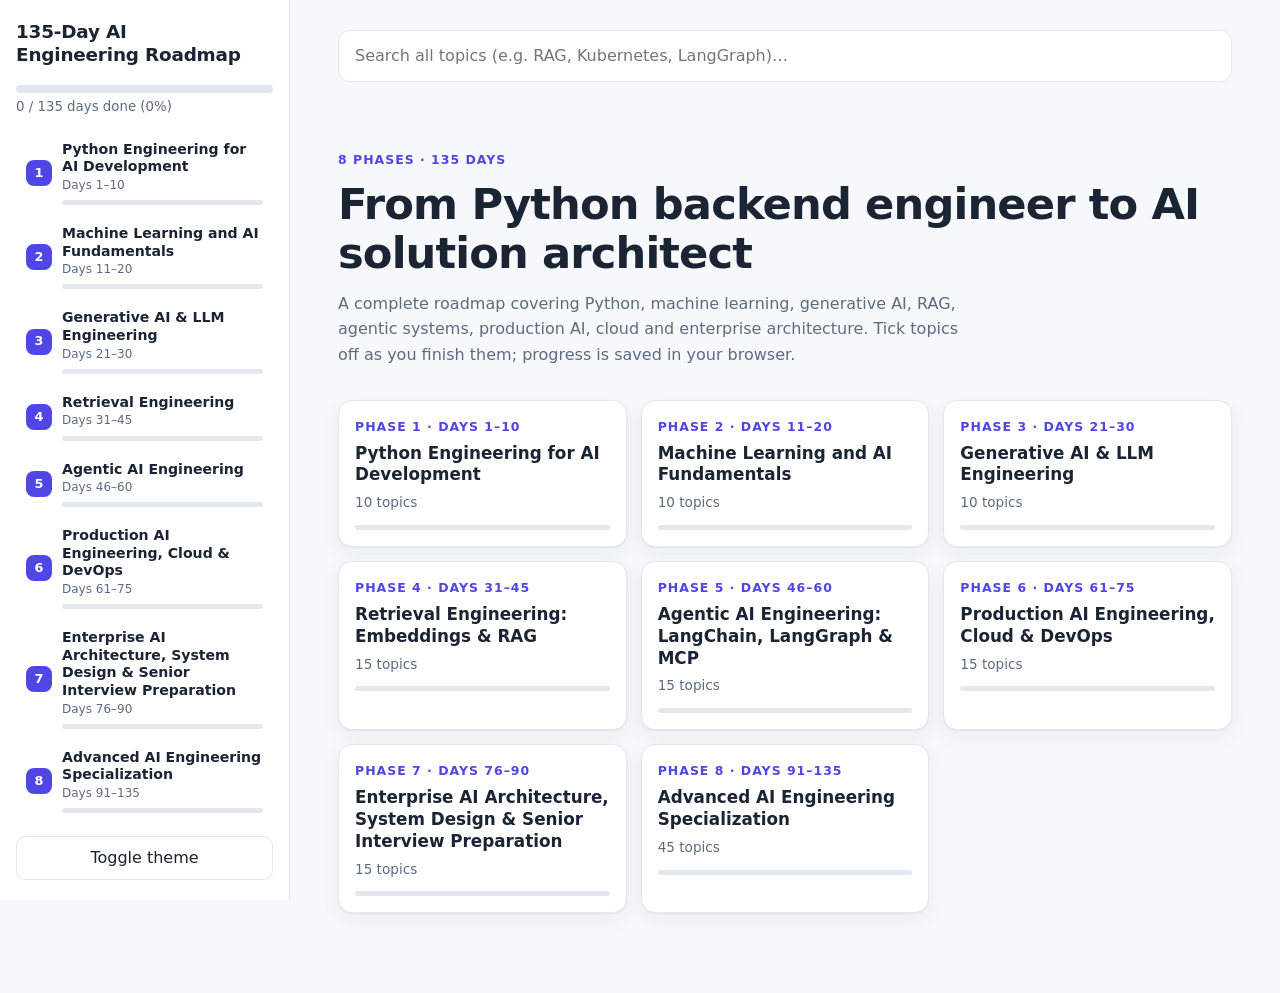
==== index.html @ a6635ccf "Add the 135-day AI engineering roadmap site. Co-authored-by: Cursor <cursoragent@cursor.com>" ====
<!doctype html>
<html lang="en">
<head>
<meta charset="utf-8">
<meta name="viewport" content="width=device-width,initial-scale=1">
<title>135-Day AI Engineering Roadmap</title>
<meta name="description" content="A 135-day, 8-phase AI engineering curriculum: Python, ML, LLMs, RAG, agents, production AI and enterprise architecture.">
<link rel="stylesheet" href="style.css">
</head>
<body>
<button class="menu-btn" id="menuBtn" aria-label="Toggle menu">☰</button>
<aside id="sidebar">
  <a class="brand" href="#home">135-Day AI<br>Engineering Roadmap</a>
  <div class="overall"><div class="bar big"><i data-bar="all"></i></div><small id="overallText">0% complete</small></div>
  <nav><a href="#p1" data-nav="p1"><span class="n">1</span><span class="l"><b>Python Engineering for AI Development</b><small>Days 1–10</small><i class="bar"><i data-bar="p1"></i></i></span></a><a href="#p2" data-nav="p2"><span class="n">2</span><span class="l"><b>Machine Learning and AI Fundamentals</b><small>Days 11–20</small><i class="bar"><i data-bar="p2"></i></i></span></a><a href="#p3" data-nav="p3"><span class="n">3</span><span class="l"><b>Generative AI &amp; LLM Engineering</b><small>Days 21–30</small><i class="bar"><i data-bar="p3"></i></i></span></a><a href="#p4" data-nav="p4"><span class="n">4</span><span class="l"><b>Retrieval Engineering</b><small>Days 31–45</small><i class="bar"><i data-bar="p4"></i></i></span></a><a href="#p5" data-nav="p5"><span class="n">5</span><span class="l"><b>Agentic AI Engineering</b><small>Days 46–60</small><i class="bar"><i data-bar="p5"></i></i></span></a><a href="#p6" data-nav="p6"><span class="n">6</span><span class="l"><b>Production AI Engineering, Cloud &amp; DevOps</b><small>Days 61–75</small><i class="bar"><i data-bar="p6"></i></i></span></a><a href="#p7" data-nav="p7"><span class="n">7</span><span class="l"><b>Enterprise AI Architecture, System Design &amp; Senior Interview Preparation</b><small>Days 76–90</small><i class="bar"><i data-bar="p7"></i></i></span></a><a href="#p8" data-nav="p8"><span class="n">8</span><span class="l"><b>Advanced AI Engineering Specialization</b><small>Days 91–135</small><i class="bar"><i data-bar="p8"></i></i></span></a></nav>
  <button id="themeBtn" class="theme">Toggle theme</button>
</aside>
<main>
  <div class="searchbar"><input id="search" type="search" placeholder="Search all topics (e.g. RAG, Kubernetes, LangGraph)…" aria-label="Search"><span id="searchInfo"></span></div>
  <section id="home" class="home">
    <div class="hero">
      <span class="eyebrow">8 phases · 135 days</span>
      <h1>From Python backend engineer to AI solution architect</h1>
      <p>A complete roadmap covering Python, machine learning, generative AI, RAG, agentic systems, production AI, cloud and enterprise architecture. Tick topics off as you finish them; progress is saved in your browser.</p>
    </div>
    <div class="cards"><a class="card" href="#p1"><span class="eyebrow">Phase 1 · Days 1–10</span><h3>Python Engineering for AI Development</h3><span class="meta">10 topics</span><i class="bar"><i data-bar="p1"></i></i></a><a class="card" href="#p2"><span class="eyebrow">Phase 2 · Days 11–20</span><h3>Machine Learning and AI Fundamentals</h3><span class="meta">10 topics</span><i class="bar"><i data-bar="p2"></i></i></a><a class="card" href="#p3"><span class="eyebrow">Phase 3 · Days 21–30</span><h3>Generative AI &amp; LLM Engineering</h3><span class="meta">10 topics</span><i class="bar"><i data-bar="p3"></i></i></a><a class="card" href="#p4"><span class="eyebrow">Phase 4 · Days 31–45</span><h3>Retrieval Engineering: Embeddings &amp; RAG</h3><span class="meta">15 topics</span><i class="bar"><i data-bar="p4"></i></i></a><a class="card" href="#p5"><span class="eyebrow">Phase 5 · Days 46–60</span><h3>Agentic AI Engineering: LangChain, LangGraph &amp; MCP</h3><span class="meta">15 topics</span><i class="bar"><i data-bar="p5"></i></i></a><a class="card" href="#p6"><span class="eyebrow">Phase 6 · Days 61–75</span><h3>Production AI Engineering, Cloud &amp; DevOps</h3><span class="meta">15 topics</span><i class="bar"><i data-bar="p6"></i></i></a><a class="card" href="#p7"><span class="eyebrow">Phase 7 · Days 76–90</span><h3>Enterprise AI Architecture, System Design &amp; Senior Interview Preparation</h3><span class="meta">15 topics</span><i class="bar"><i data-bar="p7"></i></i></a><a class="card" href="#p8"><span class="eyebrow">Phase 8 · Days 91–135</span><h3>Advanced AI Engineering Specialization</h3><span class="meta">45 topics</span><i class="bar"><i data-bar="p8"></i></i></a></div>
  </section>
  <section class="phase" id="p1" data-phase="1" hidden>
<header class="phase-head"><span class="eyebrow">Phase 1 · Days 1–10</span><h2>Python Engineering for AI Development</h2>
</header>
<div class="callout objective"><strong>Objective</strong>: Become comfortable building professional Python backend applications, even with your existing PHP/Laravel background.</div>
<details class="topic day" data-sec="p1-s0"><summary><span class="t">Day 1: Python language fundamentals</span><label class="done" title="Mark as done"><input type="checkbox" class="sec-done" data-id="p1-s0-done"> Done</label></summary><div class="body"><ul><li>Python installation and interpreter architecture.</li><li>CPython, bytecode and Python Virtual Machine.</li><li>Python syntax, indentation and code execution.</li><li>Variables, identifiers and naming conventions.</li><li>Dynamic typing and strong typing.</li><li>Mutable and immutable objects.</li><li>Integers, floats, strings and booleans.</li><li>Type conversion and type checking.</li><li>Operators and operator precedence.</li><li>Conditional statements: if, elif, else.</li><li>Loops: for, while, break, continue, pass.</li><li>List comprehensions and conditional comprehensions.</li><li>Match-case statements.</li><li>Input and output operations.</li></ul></div></details>
<details class="topic day" data-sec="p1-s1"><summary><span class="t">Day 2: Python data structures</span><label class="done" title="Mark as done"><input type="checkbox" class="sec-done" data-id="p1-s1-done"> Done</label></summary><div class="body"><ul><li>Lists: creation, indexing, slicing and modification.</li><li>Tuples and tuple immutability.</li><li>Sets and uniqueness.</li><li>Frozen sets.</li><li>Dictionaries and key-value storage.</li><li>Dictionary methods and nested dictionaries.</li><li>List, tuple, set and dictionary comprehensions.</li><li>Stack and queue implementations.</li><li>collections: Counter, defaultdict, deque and namedtuple.</li><li>Choosing the correct data structure.</li><li>Time complexity of common operations.</li><li>Shallow copy vs deep copy.</li></ul></div></details>
<details class="topic day" data-sec="p1-s2"><summary><span class="t">Day 3: Functions and functional programming</span><label class="done" title="Mark as done"><input type="checkbox" class="sec-done" data-id="p1-s2-done"> Done</label></summary><div class="body"><ul><li>Function declaration and invocation.</li><li>Parameters and arguments.</li><li>Positional and keyword arguments.</li><li>Default arguments.</li><li>*args and **kwargs.</li><li>Return values and multiple returns.</li><li>Scope: local, global and nonlocal.</li><li>LEGB name resolution.</li><li>Lambda functions.</li><li>Higher-order functions.</li><li>Functions as first-class objects.</li><li>Closures.</li><li>map(), filter() and reduce().</li><li>Recursion.</li><li>Pure functions and side effects.</li><li>Functional programming principles.</li></ul></div></details>
<details class="topic day" data-sec="p1-s3"><summary><span class="t">Day 4: Object-oriented programming</span><label class="done" title="Mark as done"><input type="checkbox" class="sec-done" data-id="p1-s3-done"> Done</label></summary><div class="body"><ul><li>Classes and objects.</li><li>Constructors: __init__.</li><li>Instance attributes and class attributes.</li><li>Instance methods.</li><li>self and cls.</li><li>Class methods and static methods.</li><li>Encapsulation.</li><li>Inheritance and multiple inheritance.</li><li>Polymorphism.</li><li>Abstraction.</li><li>Method overriding.</li><li>Method resolution order (MRO).</li><li>super().</li><li>Abstract base classes.</li><li>Properties and property decorators.</li><li>Getters and setters.</li><li>Magic methods and dunder methods.</li><li>Dataclasses.</li><li>Composition vs inheritance.</li><li>SOLID principles.</li><li>Dependency injection principles.</li></ul></div></details>
<details class="topic day" data-sec="p1-s4"><summary><span class="t">Day 5: Advanced Python programming</span><label class="done" title="Mark as done"><input type="checkbox" class="sec-done" data-id="p1-s4-done"> Done</label></summary><div class="body"><ul><li>Iterators and iterables.</li><li>Iterator protocol: __iter__ and __next__.</li><li>Generators and yield.</li><li>Generator expressions.</li><li>Context managers.</li><li>with statement.</li><li>Creating custom context managers.</li><li>Decorators.</li><li>Nested decorators.</li><li>Decorators with arguments.</li><li>Class-based decorators.</li><li>Exception hierarchy.</li><li>Custom exceptions.</li><li>Exception chaining.</li><li>try, except, else, finally.</li><li>Type hints and annotations.</li><li>typing module.</li><li>Generic types.</li><li>Protocols and structural typing.</li><li>Pydantic data validation.</li></ul></div></details>
<details class="topic day" data-sec="p1-s5"><summary><span class="t">Day 6: Python concurrency and asynchronous programming</span><label class="done" title="Mark as done"><input type="checkbox" class="sec-done" data-id="p1-s5-done"> Done</label></summary><div class="body"><ul><li>Process vs thread.</li><li>Concurrency vs parallelism.</li><li>Python Global Interpreter Lock (GIL).</li><li>CPU-bound vs I/O-bound workloads.</li><li>Threading module.</li><li>Multiprocessing module.</li><li>ThreadPoolExecutor.</li><li>ProcessPoolExecutor.</li><li>Async programming fundamentals.</li><li>Event loop.</li><li>Coroutines and async / await.</li><li>Tasks and futures.</li><li>asyncio.gather().</li><li>asyncio.create_task().</li><li>Async HTTP requests.</li><li>Async database operations.</li><li>Async generators.</li><li>Race conditions and locks.</li><li>Semaphores and synchronization.</li></ul></div></details>
<details class="topic day" data-sec="p1-s6"><summary><span class="t">Day 7: Virtual environments, packaging and dependency management</span><label class="done" title="Mark as done"><input type="checkbox" class="sec-done" data-id="p1-s6-done"> Done</label></summary><div class="body"><ul><li>Python installation and version management.</li><li>System Python vs project Python.</li><li>venv and virtual environment creation.</li><li>virtualenv, pyenv and Conda.</li><li>Environment activation and deactivation.</li><li>Python modules and packages.</li><li>__init__.py and package structure.</li><li>Absolute and relative imports.</li><li>sys.path and module resolution.</li><li>pip and package installation.</li><li>requirements.txt.</li><li>Dependency version constraints.</li><li>Direct vs transitive dependencies.</li><li>Semantic versioning.</li><li>pyproject.toml.</li><li>Poetry and uv.</li><li>Setuptools and Hatchling.</li><li>Wheel and source distributions.</li><li>Dependency locking and reproducible builds.</li><li>Package vulnerability scanning.</li><li>Dependency pinning and supply-chain security.</li><li>Packaging a FastAPI application.</li></ul></div></details>
<details class="topic day" data-sec="p1-s7"><summary><span class="t">Day 8: Pytest, debugging and structured logging</span><label class="done" title="Mark as done"><input type="checkbox" class="sec-done" data-id="p1-s7-done"> Done</label></summary><div class="body"><ul><li>Testing fundamentals.</li><li>Unit, integration and end-to-end testing.</li><li>Pytest installation and test discovery.</li><li>Test functions and assertions.</li><li>Fixtures and fixture scopes.</li><li>conftest.py.</li><li>Parametrized tests.</li><li>Pytest markers.</li><li>Mocking and patching.</li><li>unittest.mock.</li><li>monkeypatch.</li><li>Testing API requests.</li><li>Testing asynchronous functions.</li><li>Testing database operations.</li><li>Test coverage.</li><li>Debugging with pdb.</li><li>Breakpoints and stack traces.</li><li>Exception handling and debugging.</li><li>Python logging module.</li><li>Loggers, handlers and formatters.</li><li>Logging levels.</li><li>JSON structured logging.</li><li>Correlation IDs and request tracing.</li><li>Sensitive-data masking.</li></ul></div></details>
<details class="topic day" data-sec="p1-s8"><summary><span class="t">Day 9: FastAPI, REST APIs and request validation</span><label class="done" title="Mark as done"><input type="checkbox" class="sec-done" data-id="p1-s8-done"> Done</label></summary><div class="body"><ul><li>HTTP and REST fundamentals.</li><li>HTTP methods and status codes.</li><li>Request-response lifecycle.</li><li>Path and query parameters.</li><li>Request bodies and headers.</li><li>REST resource design.</li><li>FastAPI architecture.</li><li>ASGI and Uvicorn.</li><li>Routers and modular architecture.</li><li>Middleware.</li><li>Dependency injection.</li><li>Pydantic models.</li><li>Request and response validation.</li><li>Nested schemas.</li><li>Custom validators.</li><li>Exception handlers.</li><li>Background tasks.</li><li>File uploads and downloads.</li><li>Streaming responses.</li><li>JWT authentication.</li><li>OAuth2.</li><li>Role-based access control.</li><li>API versioning.</li><li>Rate limiting.</li><li>OpenAPI and Swagger documentation.</li></ul></div></details>
<details class="topic day" data-sec="p1-s9"><summary><span class="t">Day 10: SQLAlchemy, PostgreSQL and Redis fundamentals</span><label class="done" title="Mark as done"><input type="checkbox" class="sec-done" data-id="p1-s9-done"> Done</label></summary><div class="body"><ul><li>Relational database concepts.</li><li>PostgreSQL architecture.</li><li>Tables, rows and columns.</li><li>Primary and foreign keys.</li><li>Constraints and relationships.</li><li>SQL joins and subqueries.</li><li>Indexes and query execution plans.</li><li>Transactions and ACID.</li><li>Normalization and denormalization.</li><li>SQLAlchemy ORM architecture.</li><li>Declarative models.</li><li>SQLAlchemy sessions.</li><li>Relationships and loading strategies.</li><li>SQLAlchemy Core vs ORM.</li><li>Async SQLAlchemy.</li><li>Database connection pooling.</li><li>Alembic migrations.</li><li>Redis architecture.</li><li>Redis strings, hashes, lists, sets and sorted sets.</li><li>TTL and expiration.</li><li>Cache-aside pattern.</li><li>Redis Pub/Sub and Streams.</li><li>Cache invalidation.</li><li>Redis persistence and eviction.</li></ul>
<div class="callout phase-practical-project"><strong>Phase 1 practical project</strong>: Build a production-style FastAPI REST API with PostgreSQL, Redis, authentication, request validation, structured logging, migrations and automated tests.</div>
<div class="callout expected-outcome"><strong>Expected outcome</strong>: Independently develop and debug a maintainable Python backend service.</div></div></details>
</section><section class="phase" id="p2" data-phase="2" hidden>
<header class="phase-head"><span class="eyebrow">Phase 2 · Days 11–20</span><h2>Machine Learning and AI Fundamentals</h2>
</header>
<div class="callout objective"><strong>Objective</strong>: Understand the mathematics, algorithms and neural-network concepts behind modern AI.</div>
<details class="topic day" data-sec="p2-s0"><summary><span class="t">Day 11: Mathematics for Machine Learning</span><label class="done" title="Mark as done"><input type="checkbox" class="sec-done" data-id="p2-s0-done"> Done</label></summary><div class="body"><ul><li>Scalars, vectors, matrices and tensors.</li><li>Vector addition and multiplication.</li><li>Matrix multiplication.</li><li>Dot product and cosine similarity.</li><li>Transpose and inverse matrices.</li><li>Matrix dimensions and shapes.</li><li>Eigenvalues and eigenvectors.</li><li>Linear transformations.</li><li>Derivatives and partial derivatives.</li><li>Chain rule.</li><li>Gradients and gradient descent.</li><li>Probability distributions.</li><li>Conditional probability.</li><li>Bayes' theorem.</li><li>Mean, median and variance.</li><li>Standard deviation.</li><li>Covariance and correlation.</li><li>Normal and Bernoulli distributions.</li><li>Entropy and information theory.</li></ul></div></details>
<details class="topic day" data-sec="p2-s1"><summary><span class="t">Day 12: Python data science ecosystem</span><label class="done" title="Mark as done"><input type="checkbox" class="sec-done" data-id="p2-s1-done"> Done</label></summary><div class="body"><ul><li>NumPy arrays.</li><li>Array dimensions and shapes.</li><li>Broadcasting.</li><li>Vectorization.</li><li>NumPy indexing and slicing.</li><li>Pandas Series and DataFrames.</li><li>Data loading and cleaning.</li><li>Missing-value handling.</li><li>Filtering and grouping.</li><li>Joins and merging.</li><li>Data transformation.</li><li>Matplotlib visualization.</li><li>Seaborn statistical plots.</li><li>Scikit-learn architecture.</li><li>Dataset preparation.</li><li>Feature engineering.</li></ul></div></details>
<details class="topic day" data-sec="p2-s2"><summary><span class="t">Day 13: Machine learning fundamentals</span><label class="done" title="Mark as done"><input type="checkbox" class="sec-done" data-id="p2-s2-done"> Done</label></summary><div class="body"><p>What is machine learning?</p>
<ul><li>Supervised learning.</li><li>Unsupervised learning.</li><li>Semi-supervised learning.</li><li>Reinforcement learning overview.</li><li>Training vs inference.</li><li>Features and labels.</li><li>Training, validation and test datasets.</li><li>Overfitting and underfitting.</li><li>Bias-variance trade-off.</li><li>Data leakage.</li><li>Cross-validation.</li><li>Feature scaling.</li><li>Normalization and standardization.</li><li>Feature selection.</li><li>Model generalization.</li></ul></div></details>
<details class="topic day" data-sec="p2-s3"><summary><span class="t">Day 14: Regression algorithms</span><label class="done" title="Mark as done"><input type="checkbox" class="sec-done" data-id="p2-s3-done"> Done</label></summary><div class="body"><ul><li>Linear regression.</li><li>Simple and multiple regression.</li><li>Cost functions.</li><li>Mean squared error.</li><li>Mean absolute error.</li><li>Root mean squared error.</li><li>Gradient descent.</li><li>Regularization.</li><li>Ridge regression.</li><li>Lasso regression.</li><li>Polynomial regression.</li><li>Multicollinearity.</li><li>Residual analysis.</li><li>Model evaluation.</li></ul></div></details>
<details class="topic day" data-sec="p2-s4"><summary><span class="t">Day 15: Classification algorithms</span><label class="done" title="Mark as done"><input type="checkbox" class="sec-done" data-id="p2-s4-done"> Done</label></summary><div class="body"><ul><li>Logistic regression.</li><li>Binary classification.</li><li>Multiclass classification.</li><li>Decision trees.</li><li>Random forests.</li><li>K-nearest neighbors.</li><li>Naive Bayes.</li><li>Support vector machines.</li><li>Ensemble learning.</li><li>Bagging and boosting.</li><li>XGBoost and gradient boosting.</li><li>Confusion matrix.</li><li>Precision, recall and F1 score.</li><li>ROC curve and AUC.</li><li>Class imbalance.</li><li>Threshold tuning.</li></ul></div></details>
<details class="topic day" data-sec="p2-s5"><summary><span class="t">Day 16: Clustering and unsupervised learning</span><label class="done" title="Mark as done"><input type="checkbox" class="sec-done" data-id="p2-s5-done"> Done</label></summary><div class="body"><ul><li>Clustering fundamentals.</li><li>K-means.</li><li>Choosing the number of clusters.</li><li>Elbow method.</li><li>Silhouette score.</li><li>Hierarchical clustering.</li><li>DBSCAN.</li><li>Dimensionality reduction.</li><li>PCA.</li><li>t-SNE.</li><li>UMAP.</li><li>Anomaly detection.</li><li>Isolation Forest.</li><li>Practical customer segmentation.</li></ul></div></details>
<details class="topic day" data-sec="p2-s6"><summary><span class="t">Day 17: Neural network fundamentals</span><label class="done" title="Mark as done"><input type="checkbox" class="sec-done" data-id="p2-s6-done"> Done</label></summary><div class="body"><ul><li>Artificial neurons.</li><li>Perceptrons.</li><li>Weights and biases.</li><li>Activation functions.</li><li>Sigmoid and tanh.</li><li>ReLU and Leaky ReLU.</li><li>Feedforward networks.</li><li>Hidden layers.</li><li>Output layers.</li><li>Forward propagation.</li><li>Loss functions.</li><li>Backpropagation.</li><li>Gradient descent.</li><li>SGD, Adam and RMSprop.</li><li>Learning rate.</li><li>Batch size and epochs.</li><li>Vanishing and exploding gradients.</li><li>Dropout and regularization.</li></ul></div></details>
<details class="topic day" data-sec="p2-s7"><summary><span class="t">Day 18: Deep learning architectures</span><label class="done" title="Mark as done"><input type="checkbox" class="sec-done" data-id="p2-s7-done"> Done</label></summary><div class="body"><ul><li>Artificial neural networks.</li><li>Convolutional neural networks.</li><li>Filters and kernels.</li><li>Pooling.</li><li>Image classification.</li><li>Recurrent neural networks.</li><li>LSTM and GRU.</li><li>Sequence modeling.</li><li>Embedding layers.</li><li>Attention mechanisms.</li><li>Encoder-decoder architecture.</li><li>Transfer learning.</li><li>Fine-tuning.</li><li>PyTorch fundamentals.</li><li>Tensors, autograd and training loops.</li></ul></div></details>
<details class="topic day" data-sec="p2-s8"><summary><span class="t">Day 19: Transformer architecture</span><label class="done" title="Mark as done"><input type="checkbox" class="sec-done" data-id="p2-s8-done"> Done</label></summary><div class="body"><ul><li>Sequence-to-sequence models.</li><li>Token embeddings.</li><li>Positional encoding.</li><li>Self-attention.</li><li>Query, Key and Value.</li><li>Scaled dot-product attention.</li><li>Multi-head attention.</li><li>Causal masking.</li><li>Encoder architecture.</li><li>Decoder architecture.</li><li>Encoder-decoder transformers.</li><li>Feedforward layers.</li><li>Residual connections.</li><li>Layer normalization.</li><li>GPT-style decoder-only architecture.</li><li>BERT-style encoder architecture.</li><li>Transformer inference.</li></ul></div></details>
<details class="topic day" data-sec="p2-s9"><summary><span class="t">Day 20: AI ecosystem and model understanding</span><label class="done" title="Mark as done"><input type="checkbox" class="sec-done" data-id="p2-s9-done"> Done</label></summary><div class="body"><ul><li>Artificial intelligence vs ML vs deep learning.</li><li>Generative AI vs discriminative AI.</li><li>Foundation models.</li><li>Large language models.</li><li>Multimodal models.</li><li>Model parameters.</li><li>Pretraining.</li><li>Instruction tuning.</li><li>Fine-tuning.</li><li>Reinforcement learning from human feedback.</li><li>Open-source vs hosted models.</li><li>Model checkpoints.</li><li>Model benchmarks.</li><li>Hugging Face ecosystem.</li><li>Model cards and responsible AI.</li></ul>
<div class="callout phase-practical-project"><strong>Phase 2 practical project</strong>: Train and evaluate a classification model, then build a small neural-network model using PyTorch.</div>
<div class="callout expected-outcome"><strong>Expected outcome</strong>: Explain ML algorithms, evaluate models and describe the architecture behind modern LLMs.</div>
<h4>Remaining phases</h4>
<ul><li>We will continue with the same topic-specific detail, not generic templates.</li></ul>
<h4>03 — Generative AI &amp; LLM Engineering</h4>
<h4>DAYS 21–30</h4>
<h4>LLM architecture and inference</h4>
<h4>Tokenization and context windows</h4>
<h4>Prompt engineering</h4>
<h4>Structured output and JSON schemas</h4>
<h4>Function and tool calling</h4>
<h4>Model APIs and streaming</h4>
<h4>Model selection, routing and cost optimization</h4>
<h4>Ollama and local model serving</h4>
<h4>LLM evaluation</h4>
<h4>Building reliable LLM applications</h4>
<h4>04 — Retrieval Engineering: Embeddings &amp; RAG</h4>
<h4>DAYS 31–45</h4>
<h4>Document ingestion and parsing</h4>
<h4>Chunking strategies</h4>
<h4>Embedding models</h4>
<h4>Vector mathematics</h4>
<h4>Vector databases and Qdrant</h4>
<h4>Similarity search and ANN</h4>
<h4>Hybrid search and BM25</h4>
<h4>Metadata filtering</h4>
<h4>Reranking</h4>
<h4>Query rewriting</h4>
<h4>Advanced RAG architectures</h4>
<h4>RAG evaluation and observability</h4>
<h4>Multi-tenant retrieval security</h4>
<h4>05 — Agentic AI: LangGraph &amp; MCP</h4>
<h4>DAYS 46–60</h4>
<h4>Agents vs deterministic workflows</h4>
<h4>Tool calling and tool design</h4>
<h4>LangChain architecture</h4>
<h4>LangGraph StateGraph</h4>
<h4>Nodes, edges and reducers</h4>
<h4>Conditional routing</h4>
<h4>Checkpointing and persistence</h4>
<h4>Short-term and long-term memory</h4>
<h4>Human-in-the-loop</h4>
<h4>Multi-agent architecture</h4>
<h4>Supervisor and worker patterns</h4>
<h4>MCP architecture and protocol</h4>
<h4>MCP servers, clients and tools</h4>
<h4>Agent security and evaluation</h4>
<h4>06 — Production AI Engineering</h4>
<h4>DAYS 61–75</h4>
<h4>AI backend architecture</h4>
<h4>FastAPI and asynchronous workloads</h4>
<h4>PostgreSQL and Redis in AI systems</h4>
<h4>Background workers and queues</h4>
<h4>Docker and containerization</h4>
<h4>AWS IAM, S3, EC2, ECS and Lambda</h4>
<h4>RDS and deployment architecture</h4>
<h4>CI/CD and GitHub Actions</h4>
<h4>Authentication and authorization</h4>
<h4>Secrets and data security</h4>
<h4>LLM observability and Langfuse</h4>
<h4>Tracing, metrics and logs</h4>
<h4>Cost and latency optimization</h4>
<h4>Load testing and reliability</h4>
<h4>07 — AI Architecture &amp; Senior Interview Preparation</h4>
<h4>DAYS 76–90</h4>
<h4>Enterprise AI platform architecture</h4>
<h4>Advanced RAG system design</h4>
<h4>Multi-agent orchestration architecture</h4>
<h4>Model gateways and routing</h4>
<h4>Event-driven architecture and Kafka</h4>
<h4>Distributed systems</h4>
<h4>Microservices and service communication</h4>
<h4>High availability and disaster recovery</h4>
<h4>Multi-tenancy and data isolation</h4>
<h4>AI governance and auditability</h4>
<h4>Guardrails and policy enforcement</h4>
<h4>Capacity planning and cost estimation</h4>
<h4>Architecture decision records</h4>
<h4>Senior AI system-design interviews</h4>
<h4>Technical leadership and project defence</h4>
<h4>How we'll proceed</h4>
<p>I'll deliver the remaining phases in detailed sections like Phases 1 and 2, with numbered topics and individual subtopics. We will first complete the full syllabus. Then we'll begin Day 1 as an actual class, with explanations, Python code, exercises, assignments and an assessment.</p>
<p>Our rule: We don't mark a topic complete just because you've read it. You must be able to explain it and implement it.</p></div></details>
</section><section class="phase" id="p3" data-phase="3" hidden>
<header class="phase-head"><span class="eyebrow">Phase 3 · Days 21–30</span><h2>Generative AI &amp; LLM Engineering</h2>
</header>
<div class="callout objective"><strong>Objective</strong>: Understand how LLMs work internally and learn to build reliable, production-ready applications using commercial and open-source models.</div>
<details class="topic day" data-sec="p3-s0"><summary><span class="t">Day 21: LLM architecture and inference</span><label class="done" title="Mark as done"><input type="checkbox" class="sec-done" data-id="p3-s0-done"> Done</label></summary><div class="body"><div class="callout objective"><strong>Objective</strong>: Understand how a large language model receives input, processes it and generates output.</div>
<h4>1. Large language model fundamentals</h4>
<ul><li>What is an LLM?</li><li>Language modeling and next-token prediction.</li><li>Autoregressive vs masked language models.</li><li>Foundation models vs task-specific models.</li><li>Parameters, weights and biases.</li><li>Training vs inference.</li><li>Model checkpoints and model architectures.</li><li>GPT, Claude, Gemini, Llama and Mistral model families.</li></ul>
<h4>2. Transformer architecture inside LLMs</h4>
<ul><li>Decoder-only transformer architecture.</li><li>Token embedding layer.</li><li>Positional embeddings and RoPE.</li><li>Self-attention mechanism.</li><li>Query, Key and Value matrices.</li><li>Multi-head attention.</li><li>Causal attention masking.</li><li>Feedforward network.</li><li>Residual connections.</li><li>Layer normalization and RMSNorm.</li><li>Output projection and vocabulary logits.</li></ul>
<h4>3. LLM inference pipeline</h4>
<ul><li>Input prompt processing.</li><li>Tokenization.</li><li>Token embedding lookup.</li><li>Forward pass through transformer layers.</li><li>Logits generation.</li><li>Probability distribution using softmax.</li><li>Next-token selection.</li><li>Autoregressive generation loop.</li><li>EOS and stop sequences.</li><li>Streaming token generation.</li></ul>
<h4>4. Context windows and sequence processing</h4>
<ul><li>Context window definition.</li><li>Input tokens vs output tokens.</li><li>Maximum sequence length.</li><li>Context-window limitations.</li><li>Position encoding limitations.</li><li>Long-context models.</li><li>Attention complexity.</li><li>Context truncation and overflow.</li><li>Context management strategies.</li></ul>
<h4>5. Inference optimization</h4>
<ul><li>KV cache.</li><li>Prefill vs decode stages.</li><li>Time to First Token (TTFT).</li><li>Tokens per second.</li><li>Batch inference.</li><li>Continuous batching.</li><li>Quantization.</li><li>FP32, FP16, BF16 and INT8.</li><li>INT4 quantization.</li><li>FlashAttention.</li><li>GPU memory and VRAM requirements.</li></ul>
<h4>6. Model deployment and serving</h4>
<ul><li>Hosted API vs self-hosted inference.</li><li>Hugging Face Transformers.</li><li>Ollama architecture.</li><li>vLLM.</li><li>Hugging Face Text Generation Inference.</li><li>GPU vs CPU inference.</li><li>Model loading and unloading.</li><li>Model concurrency.</li><li>Inference endpoints.</li><li>Model serving architecture.</li></ul>
<h4>7. Practical implementation</h4>
<ul><li>Load a small open-source LLM.</li><li>Run text generation locally.</li><li>Inspect token IDs.</li><li>Compare input and output token counts.</li><li>Experiment with generation parameters.</li><li>Measure response latency.</li><li>Observe memory consumption.</li><li>Expose the model through a FastAPI endpoint.</li></ul>
<p>Exercise: Explain the complete journey of a user prompt from API request to token generation.</p></div></details>
<details class="topic day" data-sec="p3-s1"><summary><span class="t">Day 22: Tokenization and context-window management</span><label class="done" title="Mark as done"><input type="checkbox" class="sec-done" data-id="p3-s1-done"> Done</label></summary><div class="body"><div class="callout objective"><strong>Objective</strong>: Understand how text becomes model input and how token usage affects cost, performance and accuracy.</div>
<h4>1. Tokenization fundamentals</h4>
<ul><li>Characters, words and tokens.</li><li>Why LLMs use tokens instead of words.</li><li>Token vocabulary.</li><li>Token IDs.</li><li>Special tokens.</li><li>Start-of-sequence and end-of-sequence tokens.</li><li>Unknown and padding tokens.</li></ul>
<h4>2. Tokenization algorithms</h4>
<ul><li>Byte Pair Encoding (BPE).</li><li>WordPiece.</li><li>Unigram language model tokenization.</li><li>SentencePiece.</li><li>Byte-level tokenization.</li><li>Subword tokenization.</li><li>Vocabulary construction.</li><li>Tokenizer differences between models.</li></ul>
<h4>3. Practical tokenizer engineering</h4>
<ul><li>Hugging Face Tokenizers.</li><li>AutoTokenizer.</li><li>Encoding and decoding.</li><li>Token ID inspection.</li><li>Special-token handling.</li><li>Truncation and padding.</li><li>Batch tokenization.</li><li>Measuring token counts.</li></ul>
<h4>4. Context-window engineering</h4>
<ul><li>Context capacity.</li><li>Prompt token budgeting.</li><li>Conversation history budgeting.</li><li>System instruction budgeting.</li><li>Output token reservation.</li><li>Context overflow.</li><li>Sliding-window strategies.</li><li>Summarization-based context compression.</li><li>Managing long conversations.</li></ul>
<h4>5. Token cost and optimization</h4>
<ul><li>Input tokens vs output tokens.</li><li>Cached input tokens.</li><li>Model-specific pricing.</li><li>Token usage tracking.</li><li>Cost estimation.</li><li>Reducing unnecessary prompt tokens.</li><li>Choosing appropriate model context lengths.</li><li>Token budget enforcement.</li></ul>
<p>Exercise: Create a Python utility that calculates token usage, checks context limits and estimates API cost.</p></div></details>
<details class="topic day" data-sec="p3-s2"><summary><span class="t">Day 23: Prompt engineering and instruction design</span><label class="done" title="Mark as done"><input type="checkbox" class="sec-done" data-id="p3-s2-done"> Done</label></summary><div class="body"><div class="callout objective"><strong>Objective</strong>: Design prompts that produce accurate, predictable and controllable model outputs.</div>
<h4>1. Prompt engineering fundamentals</h4>
<ul><li>What is a prompt?</li><li>System, developer and user instructions.</li><li>Instruction hierarchy.</li><li>Context and task separation.</li><li>Prompt structure.</li><li>Role-based prompting.</li><li>Instruction specificity.</li><li>Output expectations.</li></ul>
<h4>2. Prompting techniques</h4>
<ul><li>Zero-shot prompting.</li><li>One-shot prompting.</li><li>Few-shot prompting.</li><li>Chain-of-thought prompting concepts.</li><li>Step-by-step task decomposition.</li><li>ReAct prompting.</li><li>Self-consistency.</li><li>Example-based prompting.</li><li>Constraint-based prompting.</li></ul>
<h4>3. Advanced prompt design</h4>
<ul><li>Prompt templates.</li><li>Dynamic variables.</li><li>Context injection.</li><li>Delimiters and structured sections.</li><li>Output format instructions.</li><li>Negative instructions.</li><li>Prompt modularity.</li><li>Prompt reuse.</li><li>Prompt versioning.</li></ul>
<h4>4. Prompt engineering for business applications</h4>
<ul><li>Classification prompts.</li><li>Summarization prompts.</li><li>Information extraction.</li><li>Question-answering prompts.</li><li>Customer support prompts.</li><li>SQL generation prompts.</li><li>Code generation prompts.</li><li>Document analysis prompts.</li><li>Multi-step business workflows.</li></ul>
<h4>5. Prompt reliability and testing</h4>
<ul><li>Ambiguous instructions.</li><li>Contradictory instructions.</li><li>Hallucination reduction.</li><li>Prompt injection awareness.</li><li>Input sanitization.</li><li>Output validation.</li><li>Prompt regression testing.</li><li>Evaluation datasets.</li><li>Measuring prompt quality.</li></ul>
<h4>6. Prompt optimization</h4>
<ul><li>Prompt iteration.</li><li>Prompt comparison.</li><li>Model-specific prompt adaptation.</li><li>Prompt compression.</li><li>Prompt caching.</li><li>A/B testing.</li><li>Automated prompt optimization.</li><li>Evaluation-driven prompt improvement.</li></ul>
<p>Exercise: Design prompts for a customer support assistant, document extractor and technical coding assistant. Compare their outputs using a fixed test dataset.</p></div></details>
<details class="topic day" data-sec="p3-s3"><summary><span class="t">Day 24: Structured output and Pydantic integration</span><label class="done" title="Mark as done"><input type="checkbox" class="sec-done" data-id="p3-s3-done"> Done</label></summary><div class="body"><div class="callout objective"><strong>Objective</strong>: Make LLM responses usable by real backend systems rather than relying on unpredictable plain text.</div>
<h4>1. Structured output fundamentals</h4>
<ul><li>Free-form text vs structured data.</li><li>JSON fundamentals.</li><li>JSON objects and arrays.</li><li>JSON Schema.</li><li>Required and optional properties.</li><li>Data types and constraints.</li><li>Nested JSON structures.</li><li>Schema validation.</li></ul>
<h4>2. Pydantic for AI applications</h4>
<ul><li>Pydantic BaseModel.</li><li>Field definitions.</li><li>Field constraints.</li><li>Optional fields.</li><li>Nested models.</li><li>Enums and literals.</li><li>Custom validators.</li><li>Serialization and deserialization.</li><li>Schema generation.</li></ul>
<h4>3. LLM structured response techniques</h4>
<ul><li>JSON mode.</li><li>Structured output APIs.</li><li>Schema-constrained generation.</li><li>Function-call-based extraction.</li><li>Output parsing.</li><li>Handling malformed JSON.</li><li>Missing fields.</li><li>Type mismatches.</li><li>Validation retries.</li></ul>
<h4>4. Production integration</h4>
<ul><li>LLM response to Pydantic model.</li><li>Validation before database insertion.</li><li>Structured error handling.</li><li>Schema versioning.</li><li>Backward compatibility.</li><li>Logging invalid outputs.</li><li>Fallback response strategies.</li><li>Avoiding unsafe assumptions about generated data.</li></ul>
<h4>5. Real-world applications</h4>
<ul><li>Resume parsing.</li><li>Invoice extraction.</li><li>Contract information extraction.</li><li>Customer query classification.</li><li>Ticket categorization.</li><li>Product information extraction.</li><li>Database record generation.</li></ul>
<p>Exercise: Build an invoice extraction API that accepts a PDF or text input and returns validated invoice data using Pydantic.</p></div></details>
<details class="topic day" data-sec="p3-s4"><summary><span class="t">Day 25: Function calling and tool integration</span><label class="done" title="Mark as done"><input type="checkbox" class="sec-done" data-id="p3-s4-done"> Done</label></summary><div class="body"><div class="callout objective"><strong>Objective</strong>: Enable an LLM to invoke application functions and external systems safely.</div>
<h4>1. Function calling fundamentals</h4>
<ul><li>What is function calling?</li><li>Difference between text generation and tool calling.</li><li>Tool definitions.</li><li>Tool names and descriptions.</li><li>JSON parameter schemas.</li><li>Required and optional arguments.</li><li>Tool-call identifiers.</li></ul>
<h4>2. Tool execution lifecycle</h4>
<ul><li>Sending tool definitions to the model.</li><li>Model deciding to call a tool.</li><li>Receiving tool-call arguments.</li><li>Parsing arguments.</li><li>Validating parameters.</li><li>Executing application functions.</li><li>Returning tool results.</li><li>Continuing model generation.</li><li>Handling multiple tool calls.</li></ul>
<h4>3. Building custom tools</h4>
<ul><li>Python functions as tools.</li><li>Database lookup tools.</li><li>REST API tools.</li><li>Search tools.</li><li>File processing tools.</li><li>Calculator tools.</li><li>Business logic tools.</li><li>Tool registration and discovery.</li></ul>
<h4>4. Tool security</h4>
<ul><li>Input validation.</li><li>Authorization before execution.</li><li>Permission boundaries.</li><li>Tool allowlists.</li><li>Rate limiting.</li><li>Execution timeouts.</li><li>Dangerous operation prevention.</li><li>Human approval for sensitive actions.</li><li>Audit logging.</li></ul>
<h4>5. Advanced tool orchestration</h4>
<ul><li>Sequential tool calls.</li><li>Parallel tool calls.</li><li>Tool selection.</li><li>Tool failures.</li><li>Retry policies.</li><li>Tool result validation.</li><li>Idempotency.</li><li>Tool execution observability.</li></ul>
<p>Exercise: Build an AI assistant that can retrieve customer details, check order status and create support tickets through controlled Python tools.</p></div></details>
<details class="topic day" data-sec="p3-s5"><summary><span class="t">Day 26: LLM APIs, streaming and provider integration</span><label class="done" title="Mark as done"><input type="checkbox" class="sec-done" data-id="p3-s5-done"> Done</label></summary><div class="body"><div class="callout objective"><strong>Objective</strong>: Integrate hosted models into production Python applications.</div>
<h4>1. LLM provider architecture</h4>
<ul><li>Hosted LLM APIs.</li><li>API keys and authentication.</li><li>Provider endpoints.</li><li>Request and response formats.</li><li>Model identifiers.</li><li>SDK vs direct HTTP integration.</li><li>Provider-specific features.</li></ul>
<h4>2. Provider integration</h4>
<ul><li>OpenAI API.</li><li>Anthropic API.</li><li>Google Gemini API.</li><li>Hugging Face Inference.</li><li>OpenAI-compatible APIs.</li><li>Local model endpoints.</li><li>Provider abstraction.</li></ul>
<h4>3. Streaming</h4>
<ul><li>Normal completion vs streaming.</li><li>Server-Sent Events (SSE).</li><li>Streaming chunks.</li><li>Delta events.</li><li>Token-by-token delivery.</li><li>Streaming through FastAPI.</li><li>Client-side stream consumption.</li><li>Stream cancellation and disconnects.</li></ul>
<h4>4. Reliability engineering</h4>
<ul><li>HTTP timeouts.</li><li>Connection errors.</li><li>Rate-limit responses.</li><li>HTTP 429 handling.</li><li>Exponential backoff.</li><li>Jitter.</li><li>Retry limits.</li><li>Circuit breakers.</li><li>Provider outages.</li><li>Fallback models.</li></ul>
<h4>5. Production API integration</h4>
<ul><li>Async HTTP clients.</li><li>Connection pooling.</li><li>Request IDs.</li><li>API usage tracking.</li><li>Token usage metadata.</li><li>Error normalization.</li><li>Secret management.</li><li>Response logging and privacy.</li></ul>
<p>Exercise: Create a FastAPI LLM gateway that supports streaming, retries, timeout handling and provider-specific error normalization.</p></div></details>
<details class="topic day" data-sec="p3-s6"><summary><span class="t">Day 27: Model selection, routing and cost optimization</span><label class="done" title="Mark as done"><input type="checkbox" class="sec-done" data-id="p3-s6-done"> Done</label></summary><div class="body"><div class="callout objective"><strong>Objective</strong>: Select the right model for each task while balancing quality, latency and cost.</div>
<h4>1. Model capability comparison</h4>
<ul><li>General-purpose models.</li><li>Reasoning models.</li><li>Coding models.</li><li>Embedding models.</li><li>Vision-language models.</li><li>Speech models.</li><li>Open-weight vs closed models.</li><li>Context-window differences.</li></ul>
<h4>2. Model evaluation</h4>
<ul><li>Accuracy.</li><li>Instruction following.</li><li>Reasoning performance.</li><li>Coding benchmarks.</li><li>Context retrieval performance.</li><li>Latency.</li><li>Throughput.</li><li>Reliability.</li><li>Benchmark limitations.</li></ul>
<h4>3. Model routing</h4>
<ul><li>Static routing.</li><li>Rule-based routing.</li><li>Task-based routing.</li><li>Complexity-based routing.</li><li>Cost-aware routing.</li><li>Fallback routing.</li><li>Model gateways.</li><li>Provider abstraction.</li></ul>
<h4>4. Cost management</h4>
<ul><li>Input and output token pricing.</li><li>Cost per request.</li><li>Cost per user.</li><li>Cost per workflow.</li><li>Token budget limits.</li><li>Caching.</li><li>Prompt optimization.</li><li>Batch processing.</li><li>Usage quotas.</li><li>Budget alerts.</li></ul>
<h4>5. Production optimization</h4>
<ul><li>Latency measurement.</li><li>Model selection experiments.</li><li>Quality vs cost trade-offs.</li><li>A/B testing.</li><li>Fallback models.</li><li>Rate-limit management.</li><li>Capacity planning.</li><li>Cost dashboards.</li></ul>
<p>Exercise: Implement a model router that sends simple classification tasks to a cheaper model and complex tasks to a stronger model, with fallback handling.</p></div></details>
<details class="topic day" data-sec="p3-s7"><summary><span class="t">Day 28: Open-source LLMs and local model deployment</span><label class="done" title="Mark as done"><input type="checkbox" class="sec-done" data-id="p3-s7-done"> Done</label></summary><div class="body"><div class="callout objective"><strong>Objective</strong>: Learn to run models locally and understand self-hosted LLM infrastructure.</div>
<h4>1. Open-weight model ecosystem</h4>
<ul><li>What open weights mean.</li><li>Model licenses.</li><li>Hugging Face Hub.</li><li>Model repositories.</li><li>Model cards.</li><li>GGUF format.</li><li>Safetensors.</li><li>Model checkpoints.</li></ul>
<h4>2. Local model execution</h4>
<ul><li>Ollama architecture.</li><li>Installing and running Ollama.</li><li>Model pulling and management.</li><li>Local inference APIs.</li><li>Model configuration.</li><li>Prompt templates.</li><li>Streaming local responses.</li><li>Model memory requirements.</li></ul>
<h4>3. Hugging Face model execution</h4>
<ul><li>Transformers library.</li><li>AutoModelForCausalLM.</li><li>AutoTokenizer.</li><li>Text generation pipeline.</li><li>Loading quantized models.</li><li>Device maps.</li><li>CPU and GPU execution.</li><li>Model offloading.</li></ul>
<h4>4. Advanced inference serving</h4>
<ul><li>vLLM architecture.</li><li>PagedAttention.</li><li>Continuous batching.</li><li>Tensor parallelism.</li><li>GPU memory management.</li><li>Quantized inference.</li><li>Throughput optimization.</li><li>Concurrent request serving.</li></ul>
<h4>5. Local deployment</h4>
<ul><li>FastAPI integration.</li><li>Docker model serving.</li><li>Model persistence.</li><li>Hardware resource allocation.</li><li>Health checks.</li><li>Inference monitoring.</li><li>Local vs cloud cost comparison.</li></ul>
<p>Exercise: Run an open-weight LLM through Ollama, expose it through FastAPI and compare latency and output quality with a hosted model.</p></div></details>
<details class="topic day" data-sec="p3-s8"><summary><span class="t">Day 29: LLM evaluation and reliability</span><label class="done" title="Mark as done"><input type="checkbox" class="sec-done" data-id="p3-s8-done"> Done</label></summary><div class="body"><div class="callout objective"><strong>Objective</strong>: Learn how to measure whether an LLM application is actually working correctly.</div>
<h4>1. LLM evaluation fundamentals</h4>
<ul><li>Why traditional software tests are insufficient.</li><li>Deterministic vs nondeterministic outputs.</li><li>Golden datasets.</li><li>Test cases.</li><li>Evaluation datasets.</li><li>Reference answers.</li><li>Human evaluation.</li></ul>
<h4>2. Quality metrics</h4>
<ul><li>Exact match.</li><li>Accuracy.</li><li>Precision and recall.</li><li>Semantic similarity.</li><li>BLEU and ROUGE limitations.</li><li>Embedding similarity.</li><li>Relevance.</li><li>Completeness.</li><li>Faithfulness.</li><li>Hallucination rate.</li></ul>
<h4>3. LLM-as-a-judge</h4>
<ul><li>Judge model architecture.</li><li>Evaluation rubrics.</li><li>Pairwise comparison.</li><li>Scoring criteria.</li><li>Judge bias.</li><li>Human calibration.</li><li>Repeated evaluation.</li><li>Reliability of judge scores.</li></ul>
<h4>4. Testing LLM applications</h4>
<ul><li>Prompt regression tests.</li><li>Structured output validation tests.</li><li>Tool calling tests.</li><li>Failure scenario tests.</li><li>Adversarial inputs.</li><li>Context overflow tests.</li><li>Rate-limit tests.</li><li>Model upgrade testing.</li></ul>
<h4>5. Evaluation frameworks</h4>
<ul><li>DeepEval.</li><li>Ragas overview.</li><li>LangSmith evaluation.</li><li>OpenAI Evals concepts.</li><li>Custom Python evaluators.</li><li>Evaluation pipelines.</li><li>Experiment tracking.</li></ul>
<p>Exercise: Build an evaluation suite with 30 test questions and compare two models using accuracy, relevance, latency and cost.</p></div></details>
<details class="topic day" data-sec="p3-s9"><summary><span class="t">Day 30: LLM application architecture and capstone</span><label class="done" title="Mark as done"><input type="checkbox" class="sec-done" data-id="p3-s9-done"> Done</label></summary><div class="body"><div class="callout objective"><strong>Objective</strong>: Combine everything from this phase into one reliable application.</div>
<h4>1. Application architecture</h4>
<ul><li>Client-server architecture.</li><li>FastAPI backend.</li><li>LLM provider abstraction.</li><li>Prompt management layer.</li><li>Structured output layer.</li><li>Tool execution layer.</li><li>Database integration.</li><li>Configuration management.</li></ul>
<h4>2. Conversation management</h4>
<ul><li>Conversation IDs.</li><li>Message history.</li><li>System instructions.</li><li>Context construction.</li><li>Token budgeting.</li><li>Conversation persistence.</li><li>Context summarization.</li><li>Session isolation.</li></ul>
<h4>3. Reliability</h4>
<ul><li>API retries.</li><li>Timeouts.</li><li>Fallback responses.</li><li>Error normalization.</li><li>Structured logging.</li><li>Request tracing.</li><li>Usage tracking.</li><li>Input and output validation.</li></ul>
<h4>4. Security</h4>
<ul><li>API authentication.</li><li>API key protection.</li><li>Prompt injection awareness.</li><li>Sensitive information handling.</li><li>Tenant isolation.</li><li>Output validation.</li><li>Rate limiting.</li><li>Abuse prevention.</li></ul>
<h4>5. Capstone implementation</h4>
<ul><li>Build a multi-user AI assistant.</li><li>Support multiple LLM providers.</li><li>Implement conversation history.</li><li>Add streaming.</li><li>Implement tool calling.</li><li>Add structured JSON output.</li><li>Persist data in PostgreSQL.</li><li>Add Redis caching.</li><li>Implement automated tests.</li><li>Track token usage and cost.</li><li>Document architecture and deployment.</li></ul>
<div class="callout phase-capstone"><strong>Phase 3 capstone</strong>: Production-style multi-provider AI assistant with conversation management, tools, structured responses, streaming and automated evaluation.</div>
<div class="callout expected-outcome"><strong>Expected outcome</strong>: You can independently build LLM-powered backend applications and explain the internals of LLM inference, prompting, model integration and evaluation.</div></div></details>
</section><section class="phase" id="p4" data-phase="4" hidden>
<header class="phase-head"><span class="eyebrow">Phase 4 · Days 31–45</span><h2>Retrieval Engineering: Embeddings &amp; RAG</h2>
</header>
<div class="callout objective"><strong>Objective</strong>: Build enterprise-grade Retrieval-Augmented Generation systems that answer from private documents with reliable citations.</div>
<details class="topic day" data-sec="p4-s0"><summary><span class="t">Day 31: RAG fundamentals and architecture</span><label class="done" title="Mark as done"><input type="checkbox" class="sec-done" data-id="p4-s0-done"> Done</label></summary><div class="body"><ul><li>What is Retrieval-Augmented Generation?</li><li>Why LLMs need external knowledge.</li><li>Parametric vs non-parametric knowledge.</li><li>LLM hallucination problem.</li><li>Knowledge freshness.</li><li>RAG architecture.</li><li>Offline ingestion vs online retrieval.</li><li>Document sources.</li><li>Retriever and generator.</li><li>Query-to-context pipeline.</li><li>Basic RAG vs advanced RAG.</li><li>RAG vs fine-tuning.</li><li>RAG use cases and limitations.</li></ul></div></details>
<details class="topic day" data-sec="p4-s1"><summary><span class="t">Day 32: Document ingestion and parsing</span><label class="done" title="Mark as done"><input type="checkbox" class="sec-done" data-id="p4-s1-done"> Done</label></summary><div class="body"><ul><li>PDF parsing.</li><li>DOCX parsing.</li><li>TXT and Markdown parsing.</li><li>HTML parsing.</li><li>CSV and Excel ingestion.</li><li>OCR fundamentals.</li><li>Scanned document processing.</li><li>Tables and layout extraction.</li><li>Metadata extraction.</li><li>Document identifiers.</li><li>Document versioning.</li><li>Duplicate document detection.</li><li>Data cleaning.</li><li>Parsing errors and malformed files.</li></ul></div></details>
<details class="topic day" data-sec="p4-s2"><summary><span class="t">Day 33: Text chunking strategies</span><label class="done" title="Mark as done"><input type="checkbox" class="sec-done" data-id="p4-s2-done"> Done</label></summary><div class="body"><ul><li>Why chunking is necessary.</li><li>Fixed-size chunking.</li><li>Character-based chunking.</li><li>Token-based chunking.</li><li>Sentence-based chunking.</li><li>Paragraph-based chunking.</li><li>Recursive character splitting.</li><li>Semantic chunking.</li><li>Parent-child chunking.</li><li>Hierarchical chunking.</li><li>Sliding windows.</li><li>Chunk overlap.</li><li>Chunk size selection.</li><li>Chunk boundary problems.</li><li>Preserving headings and document structure.</li></ul></div></details>
<details class="topic day" data-sec="p4-s3"><summary><span class="t">Day 34: Embeddings and semantic representation</span><label class="done" title="Mark as done"><input type="checkbox" class="sec-done" data-id="p4-s3-done"> Done</label></summary><div class="body"><ul><li>What are embeddings?</li><li>Vector representation of text.</li><li>Semantic similarity.</li><li>Word embeddings vs sentence embeddings.</li><li>Dense embeddings.</li><li>Sparse embeddings.</li><li>Embedding dimensions.</li><li>Embedding normalization.</li><li>Cosine similarity.</li><li>Dot product.</li><li>Euclidean distance.</li><li>Embedding model selection.</li><li>Sentence Transformers.</li><li>Hugging Face embedding models.</li><li>Hosted embedding APIs.</li><li>Multilingual embeddings.</li><li>Domain-specific embeddings.</li><li>Embedding model versioning.</li></ul></div></details>
<details class="topic day" data-sec="p4-s4"><summary><span class="t">Day 35: Vector database fundamentals</span><label class="done" title="Mark as done"><input type="checkbox" class="sec-done" data-id="p4-s4-done"> Done</label></summary><div class="body"><ul><li>What is a vector database?</li><li>Relational database vs vector database.</li><li>Vector collections.</li><li>Points and payloads.</li><li>Vector dimensions.</li><li>Similarity metrics.</li><li>Approximate nearest neighbor search.</li><li>Exact nearest neighbor search.</li><li>HNSW indexing.</li><li>IVF indexing concepts.</li><li>Quantization.</li><li>Metadata filtering.</li><li>Top-K retrieval.</li><li>Distance thresholds.</li><li>Indexing and storage trade-offs.</li><li>Vector database benchmarking.</li></ul></div></details>
<details class="topic day" data-sec="p4-s5"><summary><span class="t">Day 36: Qdrant and vector storage implementation</span><label class="done" title="Mark as done"><input type="checkbox" class="sec-done" data-id="p4-s5-done"> Done</label></summary><div class="body"><ul><li>Qdrant architecture.</li><li>Collections.</li><li>Points.</li><li>Payload.</li><li>Named vectors.</li><li>Dense and sparse vectors.</li><li>Distance configuration.</li><li>Collection creation.</li><li>Vector insertion.</li><li>Batch ingestion.</li><li>Upsert and delete operations.</li><li>Similarity queries.</li><li>Payload filters.</li><li>Scroll API.</li><li>Collection optimization.</li><li>Qdrant snapshots and persistence.</li><li>Qdrant deployment using Docker.</li><li>Qdrant integration with FastAPI.</li></ul></div></details>
<details class="topic day" data-sec="p4-s6"><summary><span class="t">Day 37: Basic RAG pipeline implementation</span><label class="done" title="Mark as done"><input type="checkbox" class="sec-done" data-id="p4-s6-done"> Done</label></summary><div class="body"><ul><li>Document loading.</li><li>Document parsing.</li><li>Chunk generation.</li><li>Metadata assignment.</li><li>Embedding generation.</li><li>Vector insertion.</li><li>User query processing.</li><li>Query embedding.</li><li>Similarity search.</li><li>Context retrieval.</li><li>Context construction.</li><li>Prompt assembly.</li><li>LLM response generation.</li><li>Source attribution.</li><li>Citation formatting.</li><li>End-to-end RAG implementation.</li></ul></div></details>
<details class="topic day" data-sec="p4-s7"><summary><span class="t">Day 38: Advanced retrieval techniques</span><label class="done" title="Mark as done"><input type="checkbox" class="sec-done" data-id="p4-s7-done"> Done</label></summary><div class="body"><ul><li>Sparse retrieval.</li><li>Dense retrieval.</li><li>BM25 algorithm.</li><li>Keyword search.</li><li>Semantic search.</li><li>Hybrid search.</li><li>Reciprocal Rank Fusion.</li><li>Metadata filtering.</li><li>Query expansion.</li><li>Query rewriting.</li><li>Multi-query retrieval.</li><li>HyDE.</li><li>Contextual retrieval.</li><li>Parent-document retrieval.</li><li>Self-query retrieval.</li><li>Multi-vector retrieval.</li><li>Multi-hop retrieval.</li></ul></div></details>
<details class="topic day" data-sec="p4-s8"><summary><span class="t">Day 39: Reranking and retrieval optimization</span><label class="done" title="Mark as done"><input type="checkbox" class="sec-done" data-id="p4-s8-done"> Done</label></summary><div class="body"><ul><li>Retrieval vs reranking.</li><li>Cross-encoder models.</li><li>Bi-encoder models.</li><li>Cross-encoder scoring.</li><li>Reranker architecture.</li><li>Cohere rerank concepts.</li><li>BGE reranker.</li><li>Top-K selection.</li><li>Candidate retrieval size.</li><li>Score normalization.</li><li>Retrieval thresholding.</li><li>Reranking latency.</li><li>Recall vs precision trade-offs.</li><li>Context compression.</li><li>Lost-in-the-middle problem.</li><li>Retrieval result deduplication.</li></ul></div></details>
<details class="topic day" data-sec="p4-s9"><summary><span class="t">Day 40: Advanced RAG architectures</span><label class="done" title="Mark as done"><input type="checkbox" class="sec-done" data-id="p4-s9-done"> Done</label></summary><div class="body"><ul><li>Naive RAG.</li><li>Advanced RAG.</li><li>Modular RAG.</li><li>Corrective RAG.</li><li>Self-RAG.</li><li>Adaptive RAG.</li><li>GraphRAG.</li><li>Agentic RAG.</li><li>Multi-hop RAG.</li><li>Hierarchical retrieval.</li><li>Knowledge graph integration.</li><li>Query decomposition.</li><li>Retrieval planning.</li><li>Contextual compression.</li><li>Multi-document reasoning.</li><li>Structured data RAG.</li><li>SQL-based retrieval.</li></ul></div></details>
<details class="topic day" data-sec="p4-s10"><summary><span class="t">Day 41: RAG evaluation</span><label class="done" title="Mark as done"><input type="checkbox" class="sec-done" data-id="p4-s10-done"> Done</label></summary><div class="body"><ul><li>Retrieval evaluation vs generation evaluation.</li><li>Ground-truth question datasets.</li><li>Retrieval precision.</li><li>Retrieval recall.</li><li>Mean Reciprocal Rank.</li><li>Mean Average Precision.</li><li>Normalized Discounted Cumulative Gain.</li><li>Context relevance.</li><li>Context precision.</li><li>Context recall.</li><li>Faithfulness.</li><li>Answer relevance.</li><li>Citation correctness.</li><li>Hallucination measurement.</li><li>RAGAS framework.</li><li>DeepEval.</li><li>Human evaluation.</li><li>Evaluation dataset construction.</li></ul></div></details>
<details class="topic day" data-sec="p4-s11"><summary><span class="t">Day 42: RAG hallucination reduction and answer quality</span><label class="done" title="Mark as done"><input type="checkbox" class="sec-done" data-id="p4-s11-done"> Done</label></summary><div class="body"><ul><li>Grounded generation.</li><li>Context-only answering.</li><li>Evidence-based response generation.</li><li>Citation enforcement.</li><li>Abstention strategies.</li><li>Confidence thresholds.</li><li>Unsupported answer detection.</li><li>Contradictory document handling.</li><li>Conflicting evidence resolution.</li><li>Source ranking.</li><li>Citation verification.</li><li>Prompt-based grounding.</li><li>Retrieval failure handling.</li><li>Fallback responses.</li><li>Answer completeness evaluation.</li></ul></div></details>
<details class="topic day" data-sec="p4-s12"><summary><span class="t">Day 43: Enterprise document ingestion pipelines</span><label class="done" title="Mark as done"><input type="checkbox" class="sec-done" data-id="p4-s12-done"> Done</label></summary><div class="body"><ul><li>Batch ingestion.</li><li>Incremental ingestion.</li><li>Event-driven ingestion.</li><li>Change data capture concepts.</li><li>Document update detection.</li><li>Document deletion propagation.</li><li>Version tracking.</li><li>Idempotent ingestion.</li><li>Retry and dead-letter queues.</li><li>Large-file processing.</li><li>Background workers.</li><li>Celery and Redis concepts.</li><li>Ingestion monitoring.</li><li>Pipeline checkpoints.</li><li>Reprocessing failed documents.</li><li>Data quality validation.</li></ul></div></details>
<details class="topic day" data-sec="p4-s13"><summary><span class="t">Day 44: Multi-tenant RAG and access control</span><label class="done" title="Mark as done"><input type="checkbox" class="sec-done" data-id="p4-s13-done"> Done</label></summary><div class="body"><ul><li>Multi-tenancy fundamentals.</li><li>Tenant identifiers.</li><li>User-level permissions.</li><li>Document ownership.</li><li>Metadata-based isolation.</li><li>Collection-per-tenant architecture.</li><li>Shared collection architecture.</li><li>Row-level security.</li><li>Role-based access control.</li><li>Attribute-based access control.</li><li>Document-level permissions.</li><li>Permission-aware retrieval.</li><li>Cross-tenant data leakage.</li><li>Secure deletion.</li><li>Audit logging.</li><li>Tenant-specific encryption.</li><li>Authorization before retrieval.</li></ul></div></details>
<details class="topic day" data-sec="p4-s14"><summary><span class="t">Day 45: Enterprise RAG capstone</span><label class="done" title="Mark as done"><input type="checkbox" class="sec-done" data-id="p4-s14-done"> Done</label></summary><div class="body"><ul><li>Design an enterprise knowledge assistant.</li><li>Support PDF, DOCX, TXT and HTML.</li><li>Implement ingestion pipeline.</li><li>Implement chunking strategies.</li><li>Generate embeddings.</li><li>Store vectors in Qdrant.</li><li>Add hybrid retrieval.</li><li>Add reranking.</li><li>Add citation-based answers.</li><li>Add tenant-level permissions.</li><li>Add incremental updates.</li><li>Build evaluation datasets.</li><li>Measure retrieval quality.</li><li>Monitor hallucinations.</li><li>Add FastAPI APIs.</li><li>Dockerize the application.</li><li>Write architecture documentation.</li></ul>
<div class="callout phase-capstone"><strong>Phase 4 capstone</strong>: Multi-tenant enterprise document intelligence platform with advanced RAG, citations, hybrid search, reranking and evaluation.</div>
<div class="callout expected-outcome"><strong>Expected outcome</strong>: You can design, implement, evaluate and optimize RAG systems for real business data.</div></div></details>
<details class="topic checklist" open data-sec="p4-s15"><summary><span class="t">Completion checklist</span></summary><div class="body"><ul class="checklist"><li><label><input type="checkbox" data-id="p4-s15-0-0"> <span>Explain the complete RAG architecture without referring to notes</span></label></li><li><label><input type="checkbox" data-id="p4-s15-0-1"> <span>Build an ingestion pipeline for multiple file formats</span></label></li><li><label><input type="checkbox" data-id="p4-s15-0-2"> <span>Implement at least two chunking strategies</span></label></li><li><label><input type="checkbox" data-id="p4-s15-0-3"> <span>Generate and store embeddings in Qdrant</span></label></li><li><label><input type="checkbox" data-id="p4-s15-0-4"> <span>Implement dense and hybrid search</span></label></li><li><label><input type="checkbox" data-id="p4-s15-0-5"> <span>Implement a reranker</span></label></li><li><label><input type="checkbox" data-id="p4-s15-0-6"> <span>Generate answers with source citations</span></label></li><li><label><input type="checkbox" data-id="p4-s15-0-7"> <span>Implement tenant-aware retrieval permissions</span></label></li><li><label><input type="checkbox" data-id="p4-s15-0-8"> <span>Build a retrieval and answer evaluation dataset</span></label></li><li><label><input type="checkbox" data-id="p4-s15-0-9"> <span>Demonstrate the capstone application</span></label></li></ul>
<div class="callout next"><strong>Next</strong>: Phase 5 will cover LangChain, LangGraph, agent design, multi-agent systems, MCP, tool orchestration, memory and human-in-the-loop workflows.</div></div></details>
</section><section class="phase" id="p5" data-phase="5" hidden>
<header class="phase-head"><span class="eyebrow">Phase 5 · Days 46–60</span><h2>Agentic AI Engineering: LangChain, LangGraph &amp; MCP</h2>
</header>
<div class="callout objective"><strong>Objective</strong>: Design and implement reliable AI agents, multi-agent systems and enterprise agentic workflows.</div>
<details class="topic day" data-sec="p5-s0"><summary><span class="t">Day 46: Agentic AI fundamentals and architecture</span><label class="done" title="Mark as done"><input type="checkbox" class="sec-done" data-id="p5-s0-done"> Done</label></summary><div class="body"><div class="callout objective"><strong>Objective</strong>: Understand what an AI agent is, how it differs from a chatbot and how agentic systems operate.</div>
<h4>1. Introduction to agentic AI</h4>
<ul><li>What is agentic AI?</li><li>AI assistants vs AI agents.</li><li>LLM-powered agents.</li><li>Autonomous vs semi-autonomous agents.</li><li>Agent capabilities and limitations.</li><li>Agent environments.</li><li>Agent goals and objectives.</li><li>Agent perception, reasoning and action.</li><li>Agent execution lifecycle.</li></ul>
<h4>2. Agent architecture</h4>
<ul><li>Model layer.</li><li>Planning layer.</li><li>Reasoning layer.</li><li>Tool execution layer.</li><li>Memory layer.</li><li>State management.</li><li>Observation and feedback.</li><li>Agent orchestration.</li><li>Execution control.</li></ul>
<h4>3. Agent reasoning patterns</h4>
<ul><li>ReAct: Reasoning and Acting.</li><li>Plan-and-execute.</li><li>Reflection pattern.</li><li>Self-correction.</li><li>Task decomposition.</li><li>Goal-oriented execution.</li><li>Iterative reasoning.</li><li>Tool-assisted reasoning.</li><li>Limitations of autonomous reasoning.</li></ul>
<h4>4. Agents vs workflows</h4>
<ul><li>Deterministic workflows.</li><li>Dynamic agent workflows.</li><li>Conditional execution.</li><li>Fixed vs dynamic routing.</li><li>Agent decision-making.</li><li>Workflow predictability.</li><li>When an agent is unnecessary.</li><li>Hybrid workflow-agent architectures.</li><li>Reliability vs autonomy trade-offs.</li></ul>
<h4>5. Agent execution lifecycle</h4>
<ul><li>Receive user request.</li><li>Interpret intent.</li><li>Build execution plan.</li><li>Select tools.</li><li>Execute actions.</li><li>Observe results.</li><li>Evaluate progress.</li><li>Replan if necessary.</li><li>Complete or terminate execution.</li><li>Handle maximum iteration limits.</li></ul>
<h4>6. Agent reliability and control</h4>
<ul><li>Infinite execution loops.</li><li>Maximum step limits.</li><li>Tool execution budgets.</li><li>Timeout management.</li><li>Failure recovery.</li><li>Idempotent actions.</li><li>Deterministic execution boundaries.</li><li>Human approval.</li><li>Safe termination.</li></ul>
<h4>7. Practical implementation</h4>
<ul><li>Build a simple Python agent.</li><li>Give the agent a system instruction.</li><li>Add a calculator tool.</li><li>Add a search tool.</li><li>Observe tool-selection decisions.</li><li>Add execution limits.</li><li>Implement error handling.</li><li>Compare agent and workflow approaches.</li></ul>
<p>Exercise: Build a research assistant that accepts a question, decides which tools to use and returns a structured research summary.</p></div></details>
<details class="topic day" data-sec="p5-s1"><summary><span class="t">Day 47: LangChain fundamentals and architecture</span><label class="done" title="Mark as done"><input type="checkbox" class="sec-done" data-id="p5-s1-done"> Done</label></summary><div class="body"><div class="callout objective"><strong>Objective</strong>: Understand LangChain components and use them to construct LLM application workflows.</div>
<h4>1. LangChain introduction</h4>
<ul><li>What is LangChain?</li><li>Problems it solves.</li><li>LangChain ecosystem.</li><li>LangChain vs direct LLM API calls.</li><li>LangChain vs LangGraph.</li><li>LangChain Python packages.</li><li>Core abstractions.</li><li>Framework limitations.</li></ul>
<h4>2. Model integrations</h4>
<ul><li>Chat model interfaces.</li><li>Model initialization.</li><li>Provider integrations.</li><li>Model parameters.</li><li>Temperature and token limits.</li><li>Streaming.</li><li>Async model invocation.</li><li>Provider abstraction.</li><li>Model response objects.</li></ul>
<h4>3. Prompt management</h4>
<ul><li>Prompt templates.</li><li>Chat prompt templates.</li><li>System and human messages.</li><li>Few-shot prompt templates.</li><li>Dynamic prompt variables.</li><li>Message placeholders.</li><li>Prompt composition.</li><li>Prompt reuse.</li><li>Prompt versioning.</li></ul>
<h4>4. Output parsers</h4>
<ul><li>String output parser.</li><li>JSON output parser.</li><li>Pydantic output parser.</li><li>Structured model responses.</li><li>Parsing failures.</li><li>Validation retries.</li><li>Output schema enforcement.</li><li>Error handling.</li></ul>
<h4>5. Chains and composition</h4>
<ul><li>Runnable interface.</li><li>RunnableSequence.</li><li>RunnableParallel.</li><li>RunnableLambda.</li><li>RunnablePassthrough.</li><li>LCEL: LangChain Expression Language.</li><li>Chain composition.</li><li>Data passing between components.</li><li>Streaming chain outputs.</li><li>Async chain execution.</li></ul>
<h4>6. Retrieval integration</h4>
<ul><li>Document loaders.</li><li>Text splitters.</li><li>Embedding integrations.</li><li>Vector stores.</li><li>Retrievers.</li><li>Retrieval chains.</li><li>Context construction.</li><li>RAG integration.</li><li>Retrieval output processing.</li></ul>
<h4>7. Practical implementation</h4>
<ul><li>Build a prompt-to-model chain.</li><li>Add structured output.</li><li>Integrate a vector retriever.</li><li>Build a document question-answering chain.</li><li>Add streaming.</li><li>Add error handling.</li><li>Trace execution steps.</li></ul>
<p>Exercise: Build a LangChain-based document assistant that accepts questions, retrieves relevant documents and produces structured answers.</p></div></details>
<details class="topic day" data-sec="p5-s2"><summary><span class="t">Day 48: LangChain tools and tool-calling agents</span><label class="done" title="Mark as done"><input type="checkbox" class="sec-done" data-id="p5-s2-done"> Done</label></summary><div class="body"><div class="callout objective"><strong>Objective</strong>: Connect LLMs with application functions, external APIs and business systems.</div>
<h4>1. Tool fundamentals</h4>
<ul><li>What is a tool?</li><li>Tool vs function.</li><li>Tool schemas.</li><li>Tool descriptions.</li><li>Input parameters.</li><li>Output formats.</li><li>Tool registration.</li><li>Tool discovery.</li></ul>
<h4>2. Creating custom tools</h4>
<ul><li>Python functions as tools.</li><li>LangChain @tool.</li><li>Type annotations.</li><li>Docstrings and descriptions.</li><li>Pydantic argument schemas.</li><li>Structured tool arguments.</li><li>Tool return values.</li><li>Tool error handling.</li></ul>
<h4>3. Tool integration</h4>
<ul><li>Calculator tools.</li><li>Search tools.</li><li>Database query tools.</li><li>REST API tools.</li><li>File system tools.</li><li>Email and notification tools.</li><li>Business application tools.</li><li>Custom internal service tools.</li></ul>
<h4>4. Agent tool execution</h4>
<ul><li>Tool binding.</li><li>Tool selection.</li><li>Tool-call requests.</li><li>Tool-call identifiers.</li><li>Tool execution.</li><li>Tool results.</li><li>Multiple tool calls.</li><li>Parallel execution.</li><li>Tool result feedback.</li></ul>
<h4>5. Tool security</h4>
<ul><li>Input validation.</li><li>Authentication.</li><li>Authorization.</li><li>Tool allowlists.</li><li>Restricted operations.</li><li>Execution sandboxing.</li><li>Timeouts.</li><li>Rate limiting.</li><li>Sensitive operation approval.</li><li>Audit logging.</li></ul>
<h4>6. Error handling and reliability</h4>
<ul><li>Tool execution failures.</li><li>Invalid arguments.</li><li>External API failures.</li><li>Retry mechanisms.</li><li>Fallback tools.</li><li>Idempotency.</li><li>Duplicate execution prevention.</li><li>Tool timeout handling.</li></ul>
<p>Exercise: Build an agent with customer lookup, order tracking, support-ticket creation and controlled database tools.</p></div></details>
<details class="topic day" data-sec="p5-s3"><summary><span class="t">Day 49: LangGraph fundamentals and StateGraph architecture</span><label class="done" title="Mark as done"><input type="checkbox" class="sec-done" data-id="p5-s3-done"> Done</label></summary><div class="body"><div class="callout objective"><strong>Objective</strong>: Master LangGraph, a key framework for designing stateful, controlled and long-running agent workflows.</div>
<h4>1. LangGraph architecture</h4>
<ul><li>What is LangGraph?</li><li>Why LangGraph is needed.</li><li>Graph-based orchestration.</li><li>LangChain vs LangGraph.</li><li>Nodes and edges.</li><li>Directed graphs.</li><li>Cyclic workflows.</li><li>State-driven execution.</li><li>Graph compilation.</li></ul>
<h4>2. State management</h4>
<ul><li>StateGraph.</li><li>State schemas.</li><li>TypedDict.</li><li>State fields.</li><li>State updates.</li><li>Reducers.</li><li>Annotated types.</li><li>Message state.</li><li>MessagesState.</li><li>State immutability concepts.</li></ul>
<h4>3. Nodes</h4>
<ul><li>Node functions.</li><li>Node input and output.</li><li>State updates.</li><li>LLM nodes.</li><li>Tool execution nodes.</li><li>Validation nodes.</li><li>Human approval nodes.</li><li>Async nodes.</li><li>Node error handling.</li></ul>
<h4>4. Edges and routing</h4>
<ul><li>Normal edges.</li><li>Conditional edges.</li><li>Entry points.</li><li>Terminal nodes.</li><li>START and END.</li><li>Routing functions.</li><li>Dynamic routing.</li><li>Branching workflows.</li><li>Loops and cycles.</li><li>Fan-out and fan-in.</li></ul>
<h4>5. Graph execution</h4>
<ul><li>Graph construction.</li><li>Graph compilation.</li><li>invoke().</li><li>ainvoke().</li><li>stream().</li><li>astream().</li><li>Execution configuration.</li><li>Runtime context.</li><li>Execution recursion limits.</li><li>Graph visualization.</li></ul>
<h4>6. Advanced state design</h4>
<ul><li>State reducers.</li><li>Message reducers.</li><li>add_messages.</li><li>State merging.</li><li>Overwriting state.</li><li>Parallel state updates.</li><li>State validation.</li><li>Managing large state objects.</li><li>Separating persistent state from runtime context.</li></ul>
<h4>7. Practical implementation</h4>
<ul><li>Build a two-node graph.</li><li>Add conditional routing.</li><li>Integrate an LLM.</li><li>Add a tool node.</li><li>Implement a loop.</li><li>Inspect state transitions.</li><li>Visualize the graph.</li><li>Add failure handling.</li></ul>
<p>Exercise: Build a customer support workflow using StateGraph with classification, retrieval, response generation and escalation nodes.</p></div></details>
<details class="topic day" data-sec="p5-s4"><summary><span class="t">Day 50: Advanced LangGraph: Persistence, checkpointing and memory</span><label class="done" title="Mark as done"><input type="checkbox" class="sec-done" data-id="p5-s4-done"> Done</label></summary><div class="body"><div class="callout objective"><strong>Objective</strong>: Build stateful agents that can resume, remember previous interactions and execute over multiple sessions.</div>
<h4>1. Checkpointing fundamentals</h4>
<ul><li>What is checkpointing?</li><li>Why checkpointing is required.</li><li>Checkpoint lifecycle.</li><li>Thread IDs.</li><li>Checkpoint IDs.</li><li>State snapshots.</li><li>Checkpoint storage.</li><li>Execution recovery.</li></ul>
<h4>2. Persistence implementations</h4>
<ul><li>In-memory checkpointer.</li><li>SQLite checkpointer.</li><li>PostgreSQL checkpointer.</li><li>Checkpoint serialization.</li><li>Database persistence.</li><li>Connection configuration.</li><li>Checkpoint retention.</li><li>Persistent graph execution.</li></ul>
<h4>3. Conversation memory</h4>
<ul><li>Conversation history.</li><li>Short-term memory.</li><li>Long-term memory.</li><li>Session-based memory.</li><li>User-specific memory.</li><li>Memory retrieval.</li><li>Memory updates.</li><li>Conversation summarization.</li><li>Memory expiration.</li></ul>
<h4>4. Human-in-the-loop</h4>
<ul><li>Why human approval is required.</li><li>Interrupts.</li><li>interrupt().</li><li>Resuming execution.</li><li>Command concepts.</li><li>Approval workflows.</li><li>Rejection workflows.</li><li>Editing state before resuming.</li><li>Human escalation.</li></ul>
<h4>5. Long-running workflows</h4>
<ul><li>Durable execution.</li><li>Workflow resumption.</li><li>Failure recovery.</li><li>Retry handling.</li><li>Execution checkpoints.</li><li>Waiting for external events.</li><li>Background processing.</li><li>Workflow cancellation.</li><li>Execution timeouts.</li></ul>
<h4>6. Memory architecture</h4>
<ul><li>In-memory vs persistent memory.</li><li>Semantic memory.</li><li>Episodic memory.</li><li>Procedural memory.</li><li>Vector-based memory.</li><li>Memory retrieval strategies.</li><li>Memory relevance.</li><li>Memory summarization.</li><li>Memory privacy.</li></ul>
<h4>7. Practical implementation</h4>
<ul><li>Build a persistent support agent.</li><li>Store conversation state in PostgreSQL.</li><li>Resume a previous conversation.</li><li>Add approval before ticket creation.</li><li>Add rejection and retry paths.</li><li>Implement user-specific conversation threads.</li><li>Test restart and recovery scenarios.</li></ul>
<p>Exercise: Build a support agent that remembers customer conversations, pauses for human approval and resumes execution after approval.</p></div></details>
<details class="topic day" data-sec="p5-s5"><summary><span class="t">Day 51: Agent planning, reasoning and task decomposition</span><label class="done" title="Mark as done"><input type="checkbox" class="sec-done" data-id="p5-s5-done"> Done</label></summary><div class="body"><div class="callout objective"><strong>Objective</strong>: Build agents that can break complex requests into manageable steps.</div>
<h4>1. Planning fundamentals</h4>
<ul><li>Goal definition.</li><li>Task decomposition.</li><li>Subtask generation.</li><li>Dependency identification.</li><li>Execution ordering.</li><li>Planning constraints.</li><li>Success criteria.</li><li>Plan validation.</li></ul>
<h4>2. Planning patterns</h4>
<ul><li>Plan-and-execute.</li><li>ReAct.</li><li>Reflection.</li><li>Self-critique.</li><li>Iterative planning.</li><li>Hierarchical planning.</li><li>Dynamic replanning.</li><li>Planner-executor architecture.</li></ul>
<h4>3. Reasoning workflows</h4>
<ul><li>Reasoning vs action.</li><li>Tool-assisted problem solving.</li><li>Observation feedback.</li><li>Intermediate results.</li><li>Decision nodes.</li><li>Conditional execution.</li><li>Result verification.</li><li>Completion detection.</li></ul>
<h4>4. Planning implementation</h4>
<ul><li>Structured task plans.</li><li>Pydantic plan schemas.</li><li>Task dependency graphs.</li><li>Execution state tracking.</li><li>Task status management.</li><li>Failed-task recovery.</li><li>Retry and replanning.</li><li>Maximum planning depth.</li></ul>
<h4>5. Advanced agent planning</h4>
<ul><li>Parallel task execution.</li><li>Task prioritization.</li><li>Resource allocation.</li><li>Tool selection.</li><li>Budget-aware planning.</li><li>Time-aware planning.</li><li>Multi-agent delegation.</li><li>Plan quality evaluation.</li></ul>
<p>Exercise: Create a project research agent that breaks a research request into search, source verification, summarization and report-generation tasks.</p></div></details>
<details class="topic day" data-sec="p5-s6"><summary><span class="t">Day 52: Multi-agent systems and orchestration patterns</span><label class="done" title="Mark as done"><input type="checkbox" class="sec-done" data-id="p5-s6-done"> Done</label></summary><div class="body"><div class="callout objective"><strong>Objective</strong>: Learn how multiple specialized agents collaborate to solve larger problems.</div>
<h4>1. Multi-agent fundamentals</h4>
<ul><li>What is a multi-agent system?</li><li>Single-agent vs multi-agent.</li><li>Specialized agents.</li><li>Agent responsibilities.</li><li>Agent communication.</li><li>Shared and private state.</li><li>Agent collaboration.</li><li>Coordination challenges.</li></ul>
<h4>2. Orchestration architectures</h4>
<ul><li>Supervisor architecture.</li><li>Supervisor-worker pattern.</li><li>Hierarchical agents.</li><li>Sequential agents.</li><li>Parallel agents.</li><li>Network architecture.</li><li>Handoff architecture.</li><li>Centralized orchestration.</li><li>Decentralized coordination.</li></ul>
<h4>3. Agent communication</h4>
<ul><li>Message passing.</li><li>Shared context.</li><li>Task delegation.</li><li>Result handoff.</li><li>Agent-to-agent communication.</li><li>Structured messages.</li><li>State synchronization.</li><li>Communication failure handling.</li></ul>
<h4>4. Specialized agent design</h4>
<ul><li>Research agent.</li><li>Planning agent.</li><li>Coding agent.</li><li>Data analysis agent.</li><li>Reviewer agent.</li><li>Validation agent.</li><li>Customer support agent.</li><li>Compliance agent.</li></ul>
<h4>5. Multi-agent coordination</h4>
<ul><li>Task ownership.</li><li>Work distribution.</li><li>Parallel execution.</li><li>Result aggregation.</li><li>Conflict resolution.</li><li>Duplicate work prevention.</li><li>Agent termination.</li><li>Execution budgets.</li><li>Deadlock and loop prevention.</li></ul>
<h4>6. Multi-agent reliability</h4>
<ul><li>Agent failure recovery.</li><li>Timeout handling.</li><li>Partial result handling.</li><li>Agent output validation.</li><li>Supervisor validation.</li><li>Cost control.</li><li>Observability.</li><li>Multi-agent evaluation.</li></ul>
<h4>7. Practical implementation</h4>
<ul><li>Build a supervisor agent.</li><li>Add three specialist agents.</li><li>Delegate tasks.</li><li>Collect outputs.</li><li>Add a reviewer agent.</li><li>Add conditional routing.</li><li>Handle agent failures.</li><li>Track token usage per agent.</li></ul>
<p>Exercise: Build a research system with researcher, analyst, writer and reviewer agents orchestrated by a supervisor.</p></div></details>
<details class="topic day" data-sec="p5-s7"><summary><span class="t">Day 53: Model Context Protocol (MCP) fundamentals</span><label class="done" title="Mark as done"><input type="checkbox" class="sec-done" data-id="p5-s7-done"> Done</label></summary><div class="body"><div class="callout objective"><strong>Objective</strong>: Understand MCP and how AI applications connect to external tools and data sources through a standardized protocol.</div>
<h4>1. MCP fundamentals</h4>
<ul><li>What is Model Context Protocol?</li><li>Why MCP was introduced.</li><li>MCP vs direct function calling.</li><li>MCP vs REST APIs.</li><li>MCP architecture.</li><li>MCP host.</li><li>MCP client.</li><li>MCP server.</li><li>MCP protocol lifecycle.</li></ul>
<h4>2. MCP protocol architecture</h4>
<ul><li>Client-server communication.</li><li>JSON-RPC concepts.</li><li>Request and response messages.</li><li>Notifications.</li><li>Initialization handshake.</li><li>Capability negotiation.</li><li>Protocol versioning.</li><li>Error responses.</li></ul>
<h4>3. MCP transports</h4>
<ul><li>Standard input/output (stdio).</li><li>Streamable HTTP.</li><li>Transport lifecycle.</li><li>Local server communication.</li><li>Remote MCP servers.</li><li>Authentication considerations.</li><li>Connection management.</li><li>Transport security.</li></ul>
<h4>4. MCP primitives</h4>
<ul><li>Tools.</li><li>Resources.</li><li>Prompts.</li><li>Tool discovery.</li><li>Resource discovery.</li><li>Prompt discovery.</li><li>Tool execution requests.</li><li>Resource retrieval.</li><li>Prompt retrieval.</li></ul>
<h4>5. MCP server development</h4>
<ul><li>Python MCP SDK.</li><li>Server initialization.</li><li>Tool registration.</li><li>Tool input schemas.</li><li>Tool outputs.</li><li>Resource registration.</li><li>Prompt registration.</li><li>Error handling.</li><li>Server testing.</li></ul>
<h4>6. MCP client development</h4>
<ul><li>Client initialization.</li><li>Server connections.</li><li>Capability discovery.</li><li>Tool listing.</li><li>Tool invocation.</li><li>Resource reading.</li><li>Prompt retrieval.</li><li>Multiple server connections.</li><li>Session lifecycle.</li></ul>
<h4>7. Practical implementation</h4>
<ul><li>Create a Python MCP server.</li><li>Expose a calculator tool.</li><li>Expose a database lookup tool.</li><li>Connect using an MCP client.</li><li>Discover available tools.</li><li>Execute tools.</li><li>Inspect JSON-RPC communication.</li><li>Test local and remote transport.</li></ul>
<p>Exercise: Build an MCP server that exposes customer information and order lookup tools, then connect an AI application to it.</p></div></details>
<details class="topic day" data-sec="p5-s8"><summary><span class="t">Day 54: Advanced MCP integration and enterprise architecture</span><label class="done" title="Mark as done"><input type="checkbox" class="sec-done" data-id="p5-s8-done"> Done</label></summary><div class="body"><div class="callout objective"><strong>Objective</strong>: Integrate MCP into real business systems and understand the security and operational implications.</div>
<h4>1. MCP integrations</h4>
<ul><li>MCP with LangChain.</li><li>MCP with LangGraph.</li><li>MCP with Python applications.</li><li>MCP with AI assistants.</li><li>MCP tool adapters.</li><li>Dynamic tool discovery.</li><li>Multiple MCP servers.</li><li>Tool aggregation.</li></ul>
<h4>2. Enterprise MCP architecture</h4>
<ul><li>Central MCP gateway.</li><li>Internal MCP servers.</li><li>Remote MCP deployment.</li><li>Service boundaries.</li><li>Tool ownership.</li><li>Server registries.</li><li>Configuration management.</li><li>Version compatibility.</li><li>Shared infrastructure.</li></ul>
<h4>3. MCP authentication and authorization</h4>
<ul><li>Local vs remote authentication.</li><li>OAuth-based authorization.</li><li>Token handling.</li><li>User identity propagation.</li><li>Server permissions.</li><li>Tool-level authorization.</li><li>Tenant isolation.</li><li>Credential management.</li></ul>
<h4>4. MCP security</h4>
<ul><li>Untrusted MCP servers.</li><li>Malicious tool descriptions.</li><li>Tool poisoning.</li><li>Prompt injection through tool output.</li><li>Credential leakage.</li><li>Excessive permissions.</li><li>Data exfiltration.</li><li>Tool allowlists.</li><li>Human approval.</li><li>Audit logging.</li></ul>
<h4>5. MCP operational engineering</h4>
<ul><li>Connection failures.</li><li>Timeouts.</li><li>Retries.</li><li>Tool execution limits.</li><li>Server health checks.</li><li>Logging and tracing.</li><li>Tool usage monitoring.</li><li>Server versioning.</li><li>Backward compatibility.</li></ul>
<h4>6. MCP design decisions</h4>
<ul><li>MCP vs REST.</li><li>MCP vs direct SDK integration.</li><li>When MCP is useful.</li><li>When MCP adds unnecessary complexity.</li><li>Tool granularity.</li><li>Resource design.</li><li>Server boundaries.</li><li>Governance and maintenance.</li></ul>
<p>Exercise: Integrate two independent MCP servers into one LangGraph application, with authentication, tool permissions and execution logging.</p></div></details>
<details class="topic day" data-sec="p5-s9"><summary><span class="t">Day 55: Agent memory and knowledge management</span><label class="done" title="Mark as done"><input type="checkbox" class="sec-done" data-id="p5-s9-done"> Done</label></summary><div class="body"><div class="callout objective"><strong>Objective</strong>: Design agents that retain useful context without blindly accumulating conversation history.</div>
<h4>1. Memory fundamentals</h4>
<ul><li>Why agents need memory.</li><li>Working memory.</li><li>Short-term memory.</li><li>Long-term memory.</li><li>Episodic memory.</li><li>Semantic memory.</li><li>Procedural memory.</li><li>External memory systems.</li></ul>
<h4>2. Conversation memory</h4>
<ul><li>Message history.</li><li>Conversation state.</li><li>Thread identifiers.</li><li>Message persistence.</li><li>Context summarization.</li><li>History truncation.</li><li>Conversation retrieval.</li><li>User-specific context.</li></ul>
<h4>3. Semantic memory</h4>
<ul><li>Memory extraction.</li><li>Embedding-based storage.</li><li>Vector similarity retrieval.</li><li>Metadata-based memory filtering.</li><li>Memory ranking.</li><li>Memory updates.</li><li>Duplicate memory detection.</li><li>Memory expiration.</li></ul>
<h4>4. Memory management</h4>
<ul><li>Memory creation.</li><li>Memory updates.</li><li>Memory deletion.</li><li>Memory consolidation.</li><li>Relevance scoring.</li><li>Memory prioritization.</li><li>Context compression.</li><li>Retention policies.</li></ul>
<h4>5. Enterprise memory security</h4>
<ul><li>User isolation.</li><li>Tenant isolation.</li><li>Sensitive information.</li><li>Data retention.</li><li>Consent and transparency.</li><li>Access control.</li><li>Audit trails.</li><li>Memory poisoning risks.</li></ul>
<h4>6. Memory architecture</h4>
<ul><li>PostgreSQL storage.</li><li>Redis short-term storage.</li><li>Vector database long-term memory.</li><li>Hybrid memory.</li><li>Memory retrieval pipelines.</li><li>Background memory extraction.</li><li>Memory evaluation.</li></ul>
<p>Exercise: Build a customer support agent that remembers approved customer preferences and previous support interactions, with user-level access control.</p></div></details>
<details class="topic day" data-sec="p5-s10"><summary><span class="t">Day 56: Human-in-the-loop and approval workflows</span><label class="done" title="Mark as done"><input type="checkbox" class="sec-done" data-id="p5-s10-done"> Done</label></summary><div class="body"><div class="callout objective"><strong>Objective</strong>: Build AI systems that require human supervision for important decisions and business actions.</div>
<h4>1. Human-in-the-loop fundamentals</h4>
<ul><li>Why human intervention matters.</li><li>Human oversight.</li><li>Human approval.</li><li>Human review.</li><li>Human escalation.</li><li>Risk-based approvals.</li><li>Approval boundaries.</li></ul>
<h4>2. Workflow interruption</h4>
<ul><li>LangGraph interrupts.</li><li>Pause and resume.</li><li>Execution checkpoints.</li><li>Pending approval state.</li><li>Resume commands.</li><li>Reject and revise flows.</li><li>State modification.</li><li>Timeout and cancellation.</li></ul>
<h4>3. Approval architecture</h4>
<ul><li>Approval request generation.</li><li>Approval APIs.</li><li>Approval database.</li><li>User identity.</li><li>Role-based approval.</li><li>Multi-level approval.</li><li>Approval notifications.</li><li>Approval expiration.</li></ul>
<h4>4. Business use cases</h4>
<ul><li>Financial transactions.</li><li>Refund processing.</li><li>Customer account changes.</li><li>Email sending.</li><li>Data deletion.</li><li>Database modifications.</li><li>Compliance reviews.</li><li>Access permission changes.</li></ul>
<h4>5. Reliability and auditing</h4>
<ul><li>Approval audit trails.</li><li>Duplicate approval prevention.</li><li>Idempotent resumption.</li><li>Rejection handling.</li><li>Escalation handling.</li><li>Approval timeouts.</li><li>Execution recovery.</li><li>Evidence capture.</li></ul>
<p>Exercise: Build an agent that prepares a refund request but cannot execute the refund until an authorized human approves it.</p></div></details>
<details class="topic day" data-sec="p5-s11"><summary><span class="t">Day 57: Agent security, guardrails and responsible execution</span><label class="done" title="Mark as done"><input type="checkbox" class="sec-done" data-id="p5-s11-done"> Done</label></summary><div class="body"><div class="callout objective"><strong>Objective</strong>: Secure agentic systems against malicious inputs, unsafe tools and unintended actions.</div>
<h4>1. Prompt injection</h4>
<ul><li>Direct prompt injection.</li><li>Indirect prompt injection.</li><li>Document-based injection.</li><li>Tool-output injection.</li><li>Retrieval-based injection.</li><li>Instruction hierarchy attacks.</li><li>Data exfiltration attempts.</li></ul>
<h4>2. Agent threat modeling</h4>
<ul><li>Attack surfaces.</li><li>Trust boundaries.</li><li>Tool permissions.</li><li>Identity propagation.</li><li>Sensitive-data access.</li><li>External integrations.</li><li>Threat modeling frameworks.</li><li>Risk assessment.</li></ul>
<h4>3. Input and output guardrails</h4>
<ul><li>Input validation.</li><li>Prompt filtering.</li><li>Output validation.</li><li>Content moderation.</li><li>PII detection.</li><li>Sensitive-data redaction.</li><li>Policy enforcement.</li><li>Structured output validation.</li></ul>
<h4>4. Tool execution security</h4>
<ul><li>Least privilege.</li><li>Tool allowlists.</li><li>Permission boundaries.</li><li>Sandboxed execution.</li><li>SQL injection prevention.</li><li>Command execution restrictions.</li><li>Network restrictions.</li><li>Execution timeouts.</li><li>Human approvals.</li></ul>
<h4>5. Agent reliability safeguards</h4>
<ul><li>Maximum iteration counts.</li><li>Execution budgets.</li><li>Tool call limits.</li><li>Action validation.</li><li>Idempotency.</li><li>Retry restrictions.</li><li>Safe termination.</li><li>Fallback behavior.</li></ul>
<h4>6. Security testing</h4>
<ul><li>Adversarial test cases.</li><li>Prompt injection tests.</li><li>Tool abuse testing.</li><li>Data leakage testing.</li><li>Authorization testing.</li><li>Tenant isolation testing.</li><li>Security regression tests.</li><li>Audit log verification.</li></ul>
<p>Exercise: Attack your own agent using malicious documents and tool outputs, then implement controls to prevent unauthorized data access and execution.</p></div></details>
<details class="topic day" data-sec="p5-s12"><summary><span class="t">Day 58: Agent evaluation and observability</span><label class="done" title="Mark as done"><input type="checkbox" class="sec-done" data-id="p5-s12-done"> Done</label></summary><div class="body"><div class="callout objective"><strong>Objective</strong>: Measure agent quality, tool usage, execution reliability and cost.</div>
<h4>1. Agent evaluation fundamentals</h4>
<ul><li>Why agent evaluation is difficult.</li><li>Task completion rate.</li><li>Goal success rate.</li><li>Tool selection accuracy.</li><li>Tool execution success.</li><li>Reasoning process evaluation.</li><li>Workflow completion.</li><li>Human evaluation.</li></ul>
<h4>2. Evaluation metrics</h4>
<ul><li>Task success.</li><li>Tool-call precision.</li><li>Tool-call recall.</li><li>Correct tool arguments.</li><li>Number of execution steps.</li><li>Latency.</li><li>Token consumption.</li><li>Cost per completed task.</li><li>Failure rate.</li></ul>
<h4>3. Agent testing</h4>
<ul><li>Golden task datasets.</li><li>Deterministic tool mocks.</li><li>Scenario testing.</li><li>Edge-case testing.</li><li>Tool failure simulations.</li><li>Multi-step workflow tests.</li><li>Regression testing.</li><li>Adversarial evaluation.</li></ul>
<h4>4. Observability architecture</h4>
<ul><li>Execution traces.</li><li>Graph node traces.</li><li>Tool-call spans.</li><li>Request correlation IDs.</li><li>Latency metrics.</li><li>Token usage.</li><li>Cost tracking.</li><li>Error tracking.</li><li>Execution dashboards.</li></ul>
<h4>5. Observability tools</h4>
<ul><li>LangSmith.</li><li>Langfuse.</li><li>OpenTelemetry.</li><li>Prometheus.</li><li>Grafana.</li><li>Structured logging.</li><li>Trace visualization.</li><li>Alerting.</li></ul>
<h4>6. Optimization</h4>
<ul><li>Reduce unnecessary tool calls.</li><li>Reduce agent loops.</li><li>Improve tool descriptions.</li><li>Improve routing.</li><li>Optimize prompts.</li><li>Optimize model selection.</li><li>Parallelize independent tasks.</li><li>Measure quality vs cost.</li></ul>
<p>Exercise: Add Langfuse tracing and an evaluation suite to a multi-agent system. Report its task success rate, cost and average execution latency.</p></div></details>
<details class="topic day" data-sec="p5-s13"><summary><span class="t">Day 59: Background agent execution and distributed orchestration</span><label class="done" title="Mark as done"><input type="checkbox" class="sec-done" data-id="p5-s13-done"> Done</label></summary><div class="body"><div class="callout objective"><strong>Objective</strong>: Understand how to execute long-running agent workflows in production backend systems.</div>
<h4>1. Background execution</h4>
<ul><li>Synchronous vs asynchronous workflows.</li><li>Long-running agent tasks.</li><li>FastAPI background tasks.</li><li>Task queues.</li><li>Job lifecycle.</li><li>Job status tracking.</li><li>Task result storage.</li><li>Cancellation.</li></ul>
<h4>2. Queue architecture</h4>
<ul><li>Redis queues.</li><li>Celery fundamentals.</li><li>Workers.</li><li>Producers and consumers.</li><li>Queue acknowledgement.</li><li>Retry queues.</li><li>Dead-letter queues.</li><li>Task prioritization.</li></ul>
<h4>3. Distributed execution</h4>
<ul><li>Multiple workers.</li><li>Horizontal scaling.</li><li>Distributed task execution.</li><li>Task coordination.</li><li>Shared state.</li><li>Database-backed workflow state.</li><li>Worker failure recovery.</li><li>Duplicate execution prevention.</li></ul>
<h4>4. Agent workflow reliability</h4>
<ul><li>Durable execution.</li><li>Checkpoint recovery.</li><li>Task idempotency.</li><li>Retry policies.</li><li>Execution leases.</li><li>Timeouts.</li><li>Heartbeats.</li><li>Cancellation handling.</li></ul>
<h4>5. Production integration</h4>
<ul><li>FastAPI task submission API.</li><li>Job IDs.</li><li>Job status endpoint.</li><li>Worker deployment.</li><li>PostgreSQL persistence.</li><li>Redis coordination.</li><li>Streaming execution updates.</li><li>Monitoring and alerting.</li></ul>
<p>Exercise: Build a background research agent that accepts a request, returns a job ID and processes the task asynchronously while exposing status and results APIs.</p></div></details>
<details class="topic day" data-sec="p5-s14"><summary><span class="t">Day 60: Agentic AI capstone and enterprise workflow</span><label class="done" title="Mark as done"><input type="checkbox" class="sec-done" data-id="p5-s14-done"> Done</label></summary><div class="body"><div class="callout objective"><strong>Objective</strong>: Combine LangChain, LangGraph, MCP, memory, tool execution and evaluation into one enterprise-grade project.</div>
<h4>1. System architecture</h4>
<ul><li>FastAPI application.</li><li>Agent orchestration service.</li><li>LangGraph workflows.</li><li>LLM provider layer.</li><li>MCP integration.</li><li>Tool registry.</li><li>PostgreSQL persistence.</li><li>Redis coordination.</li></ul>
<h4>2. Agent design</h4>
<ul><li>Supervisor agent.</li><li>Research agent.</li><li>Database agent.</li><li>Analysis agent.</li><li>Report generation agent.</li><li>Reviewer agent.</li><li>Tool permissions.</li><li>Agent handoffs.</li></ul>
<h4>3. Workflow design</h4>
<ul><li>Request classification.</li><li>Planning and decomposition.</li><li>Task delegation.</li><li>Tool execution.</li><li>Result validation.</li><li>Human approval.</li><li>Final response generation.</li><li>Workflow completion.</li></ul>
<h4>4. Memory and persistence</h4>
<ul><li>Conversation history.</li><li>User-specific memory.</li><li>LangGraph checkpoints.</li><li>PostgreSQL storage.</li><li>Vector memory.</li><li>Workflow recovery.</li><li>Session isolation.</li></ul>
<h4>5. Security and reliability</h4>
<ul><li>Authentication.</li><li>RBAC.</li><li>MCP authorization.</li><li>Prompt injection protection.</li><li>Tool allowlists.</li><li>Human approval.</li><li>Execution budgets.</li><li>Audit logs.</li></ul>
<h4>6. Evaluation and monitoring</h4>
<ul><li>Task success metrics.</li><li>Tool execution metrics.</li><li>Agent traces.</li><li>Token usage.</li><li>Cost tracking.</li><li>Failure tracking.</li><li>Regression evaluation.</li><li>Quality dashboards.</li></ul>
<h4>7. Deployment and demonstration</h4>
<ul><li>Docker deployment.</li><li>FastAPI service.</li><li>Background workers.</li><li>Environment configuration.</li><li>Automated tests.</li><li>API documentation.</li><li>Architecture diagram.</li><li>Technical README.</li><li>End-to-end demonstration.</li></ul>
<div class="callout phase-capstone"><strong>Phase 5 capstone</strong>: Build an enterprise AI operations assistant with multiple specialized agents, LangGraph orchestration, MCP tools, persistent memory, approval workflows and observability.</div>
<div class="callout expected-outcome"><strong>Expected outcome</strong>: You can design and implement controlled agentic AI systems and explain the architecture, trade-offs, security and operational requirements to a senior engineering panel.</div></div></details>
<details class="topic checklist" open data-sec="p5-s15"><summary><span class="t">Completion checklist</span></summary><div class="body"><ul class="checklist"><li><label><input type="checkbox" data-id="p5-s15-0-0"> <span>Explain agents vs deterministic workflows</span></label></li><li><label><input type="checkbox" data-id="p5-s15-0-1"> <span>Build a LangChain application with custom tools</span></label></li><li><label><input type="checkbox" data-id="p5-s15-0-2"> <span>Build a LangGraph StateGraph with conditional routing</span></label></li><li><label><input type="checkbox" data-id="p5-s15-0-3"> <span>Implement checkpointing and persistent conversations</span></label></li><li><label><input type="checkbox" data-id="p5-s15-0-4"> <span>Implement human approval and resume workflows</span></label></li><li><label><input type="checkbox" data-id="p5-s15-0-5"> <span>Build supervisor-worker multi-agent orchestration</span></label></li><li><label><input type="checkbox" data-id="p5-s15-0-6"> <span>Create and connect an MCP server and client</span></label></li><li><label><input type="checkbox" data-id="p5-s15-0-7"> <span>Implement secure agent memory</span></label></li><li><label><input type="checkbox" data-id="p5-s15-0-8"> <span>Test prompt injection and tool authorization</span></label></li><li><label><input type="checkbox" data-id="p5-s15-0-9"> <span>Instrument and evaluate an agentic workflow</span></label></li><li><label><input type="checkbox" data-id="p5-s15-0-10"> <span>Build the complete enterprise agentic AI capstone</span></label></li></ul>
<p>Important career advice: Don't try to build a multi-agent system for every problem. Senior AI engineers must know when a simple API call, deterministic workflow, RAG pipeline or single agent is the better architecture. That engineering judgment is particularly important in senior interviews.</p>
<p>Next, we'll cover Phase 6 — Production AI Engineering, including Docker, AWS, Kubernetes, CI/CD, security, observability, scalability and enterprise deployment.</p>
<p>This phase is especially important for your target of Senior AI Engineer and AI Solution Architect, because companies need engineers who can deploy, secure, monitor, scale and maintain AI applications—not just build demos.</p></div></details>
</section><section class="phase" id="p6" data-phase="6" hidden>
<header class="phase-head"><span class="eyebrow">Phase 6 · Days 61–75</span><h2>Production AI Engineering, Cloud &amp; DevOps</h2>
</header>
<div class="callout objective"><strong>Objective</strong>: Learn to convert Python, RAG and Agentic AI applications into secure, scalable, monitored production systems using Docker, AWS, Kubernetes, CI/CD and distributed architecture.</div>
<details class="topic day" data-sec="p6-s0"><summary><span class="t">Day 61: Production AI application architecture</span><label class="done" title="Mark as done"><input type="checkbox" class="sec-done" data-id="p6-s0-done"> Done</label></summary><div class="body"><div class="callout objective"><strong>Objective</strong>: Understand how to structure an enterprise AI application with maintainable services and clear responsibilities.</div>
<h4>1. Production architecture fundamentals</h4>
<ul><li>Prototype vs production application.</li><li>Monolithic vs microservices architecture.</li><li>Layered architecture.</li><li>Clean architecture.</li><li>Hexagonal architecture.</li><li>Domain-driven design fundamentals.</li><li>Separation of concerns.</li><li>Single responsibility principle.</li><li>Dependency inversion.</li><li>Service boundaries.</li></ul>
<h4>2. AI application architecture</h4>
<ul><li>API gateway layer.</li><li>Application service layer.</li><li>LLM orchestration layer.</li><li>Model provider abstraction.</li><li>Prompt management service.</li><li>Retrieval service.</li><li>Embedding service.</li><li>Agent orchestration service.</li><li>Tool execution service.</li><li>Evaluation service.</li></ul>
<h4>3. Backend architecture</h4>
<ul><li>FastAPI application structure.</li><li>Router organization.</li><li>Service layer.</li><li>Repository pattern.</li><li>Database access layer.</li><li>Dependency injection.</li><li>Configuration management.</li><li>Environment-specific settings.</li><li>Shared utilities.</li><li>Exception management.</li></ul>
<h4>4. AI service boundaries</h4>
<ul><li>Model gateway vs application backend.</li><li>RAG service separation.</li><li>Vector database service.</li><li>Agent execution service.</li><li>Background processing service.</li><li>File ingestion service.</li><li>Authentication service.</li><li>Notification service.</li><li>Internal service communication.</li></ul>
<h4>5. API and service communication</h4>
<ul><li>REST APIs.</li><li>gRPC fundamentals.</li><li>Synchronous communication.</li><li>Asynchronous communication.</li><li>Internal service authentication.</li><li>API contracts.</li><li>Request and response schemas.</li><li>Service discovery.</li><li>API versioning.</li><li>Backward compatibility.</li></ul>
<h4>6. Production design patterns</h4>
<ul><li>Dependency injection.</li><li>Factory pattern.</li><li>Strategy pattern.</li><li>Adapter pattern.</li><li>Repository pattern.</li><li>Circuit breaker.</li><li>Retry pattern.</li><li>Bulkhead pattern.</li><li>Timeout pattern.</li><li>Saga pattern fundamentals.</li></ul>
<h4>7. Practical implementation</h4>
<ul><li>Structure an AI backend into modules.</li><li>Separate LLM and RAG services.</li><li>Implement a model provider interface.</li><li>Add configuration management.</li><li>Add centralized exception handling.</li><li>Implement API versioning.</li><li>Add health-check endpoints.</li><li>Write architecture documentation.</li></ul>
<p>Exercise: Refactor your Phase 5 multi-agent application into independently maintainable backend services.</p></div></details>
<details class="topic day" data-sec="p6-s1"><summary><span class="t">Day 62: Advanced FastAPI and asynchronous backend engineering</span><label class="done" title="Mark as done"><input type="checkbox" class="sec-done" data-id="p6-s1-done"> Done</label></summary><div class="body"><div class="callout objective"><strong>Objective</strong>: Build high-performance Python services that can handle concurrent LLM requests and long-running AI tasks.</div>
<h4>1. ASGI and server architecture</h4>
<ul><li>ASGI specification.</li><li>WSGI vs ASGI.</li><li>Uvicorn architecture.</li><li>Worker processes.</li><li>Event loop.</li><li>Request lifecycle.</li><li>Connection handling.</li><li>Reverse proxies.</li><li>Gunicorn and Uvicorn worker concepts.</li></ul>
<h4>2. Advanced asynchronous programming</h4>
<ul><li>Async event loop internals.</li><li>Coroutine scheduling.</li><li>Task cancellation.</li><li>Task groups.</li><li>Async context managers.</li><li>Async generators.</li><li>Concurrent API calls.</li><li>Semaphore-based concurrency limits.</li><li>Async database connections.</li><li>Blocking code inside async applications.</li></ul>
<h4>3. High-performance API design</h4>
<ul><li>Request validation overhead.</li><li>Response serialization.</li><li>Connection pooling.</li><li>HTTP keep-alive.</li><li>Compression.</li><li>Pagination.</li><li>Streaming responses.</li><li>Server-Sent Events.</li><li>WebSockets.</li><li>Large-file upload handling.</li></ul>
<h4>4. Long-running AI request management</h4>
<ul><li>Synchronous vs asynchronous AI execution.</li><li>Background job submission.</li><li>Job identifiers.</li><li>Job status APIs.</li><li>Result persistence.</li><li>Streaming progress.</li><li>Cancellation.</li><li>Timeout handling.</li><li>Retry management.</li></ul>
<h4>5. AI-specific backend optimization</h4>
<ul><li>Concurrent LLM requests.</li><li>Parallel retrieval.</li><li>Concurrent tool execution.</li><li>Model API connection reuse.</li><li>Token streaming.</li><li>Request batching.</li><li>Per-user concurrency limits.</li><li>Token quotas.</li><li>Request deduplication.</li></ul>
<h4>6. Reliability and error handling</h4>
<ul><li>Global exception handlers.</li><li>Validation errors.</li><li>Provider API failures.</li><li>Database connection failures.</li><li>Timeout propagation.</li><li>Retry with exponential backoff.</li><li>Circuit breakers.</li><li>Graceful shutdown.</li><li>Readiness and liveness checks.</li></ul>
<h4>7. Practical implementation</h4>
<ul><li>Build async FastAPI endpoints.</li><li>Add concurrent LLM calls.</li><li>Stream model output.</li><li>Add connection pooling.</li><li>Implement request cancellation.</li><li>Add rate limits.</li><li>Measure API latency.</li><li>Perform concurrent load testing.</li></ul>
<p>Exercise: Build an AI API that supports 100 simulated concurrent requests with streaming and controlled concurrency. Measure its performance rather than assuming it can sustain that load.</p></div></details>
<details class="topic day" data-sec="p6-s2"><summary><span class="t">Day 63: PostgreSQL, Redis and production data architecture</span><label class="done" title="Mark as done"><input type="checkbox" class="sec-done" data-id="p6-s2-done"> Done</label></summary><div class="body"><div class="callout objective"><strong>Objective</strong>: Design reliable data storage and caching systems for AI applications.</div>
<h4>1. Production PostgreSQL architecture</h4>
<ul><li>PostgreSQL server architecture.</li><li>Client-server connections.</li><li>Database connection pooling.</li><li>Transactions and isolation levels.</li><li>MVCC.</li><li>Locks and deadlocks.</li><li>Index design.</li><li>Composite indexes.</li><li>Partial indexes.</li><li>Query execution plans.</li><li>EXPLAIN ANALYZE.</li><li>Vacuum and autovacuum.</li><li>Database migrations.</li></ul>
<h4>2. SQLAlchemy production engineering</h4>
<ul><li>Session lifecycle.</li><li>Transaction management.</li><li>Connection pooling.</li><li>Async SQLAlchemy.</li><li>Session-per-request patterns.</li><li>Repository pattern.</li><li>N+1 query problems.</li><li>Eager vs lazy loading.</li><li>Bulk inserts and updates.</li><li>Database error handling.</li><li>Alembic migration management.</li></ul>
<h4>3. Redis production architecture</h4>
<ul><li>Redis server architecture.</li><li>Redis memory management.</li><li>Persistence: RDB and AOF.</li><li>Eviction policies.</li><li>TTL management.</li><li>Cache invalidation.</li><li>Cache stampede.</li><li>Cache penetration.</li><li>Cache avalanche.</li><li>Redis transactions.</li><li>Distributed locks.</li><li>Redis Cluster fundamentals.</li></ul>
<h4>4. Caching architecture</h4>
<ul><li>Cache-aside.</li><li>Read-through caching.</li><li>Write-through caching.</li><li>Write-behind caching.</li><li>Local vs distributed caching.</li><li>Application-level caching.</li><li>LLM response caching.</li><li>Semantic caching.</li><li>Embedding caching.</li><li>Cache key design.</li><li>Cache invalidation strategies.</li></ul>
<h4>5. AI application data models</h4>
<ul><li>User and tenant entities.</li><li>Conversation and message tables.</li><li>Agent execution records.</li><li>Tool execution records.</li><li>Prompt version records.</li><li>Token usage records.</li><li>Document metadata.</li><li>Model configuration records.</li><li>Evaluation result records.</li><li>Audit log records.</li></ul>
<h4>6. Data reliability and security</h4>
<ul><li>Database backups.</li><li>Point-in-time recovery.</li><li>Read replicas.</li><li>Data encryption.</li><li>Database credentials.</li><li>Connection limits.</li><li>Tenant-level isolation.</li><li>Data retention.</li><li>Data deletion.</li><li>Personally identifiable information protection.</li></ul>
<h4>7. Practical implementation</h4>
<ul><li>Build a multi-tenant database schema.</li><li>Store AI conversations.</li><li>Persist agent execution state.</li><li>Cache model responses.</li><li>Add database migrations.</li><li>Add Redis-based job coordination.</li><li>Test database failure recovery.</li><li>Monitor query performance.</li></ul>
<p>Exercise: Design the database architecture for a multi-tenant enterprise AI assistant with conversations, documents, agent runs, model usage and audit history.</p></div></details>
<details class="topic day" data-sec="p6-s3"><summary><span class="t">Day 64: Docker and containerization</span><label class="done" title="Mark as done"><input type="checkbox" class="sec-done" data-id="p6-s3-done"> Done</label></summary><div class="body"><div class="callout objective"><strong>Objective</strong>: Learn how to package AI applications and their dependencies into portable deployment units.</div>
<h4>1. Container fundamentals</h4>
<ul><li>What is containerization?</li><li>Virtual machines vs containers.</li><li>Docker architecture.</li><li>Docker Engine.</li><li>Docker daemon.</li><li>Docker client.</li><li>Images and containers.</li><li>Container lifecycle.</li><li>Namespaces and cgroups.</li><li>Container isolation.</li></ul>
<h4>2. Dockerfile engineering</h4>
<ul><li>Dockerfile structure.</li><li>FROM.</li><li>RUN.</li><li>COPY.</li><li>ADD.</li><li>WORKDIR.</li><li>ENV.</li><li>ARG.</li><li>EXPOSE.</li><li>CMD vs ENTRYPOINT.</li><li>Build context.</li><li>Image layers.</li><li>Build caching.</li></ul>
<h4>3. Docker image optimization</h4>
<ul><li>Layer minimization.</li><li>Multi-stage builds.</li><li>Slim base images.</li><li>Alpine compatibility trade-offs.</li><li>Dependency caching.</li><li>Non-root users.</li><li>Image size optimization.</li><li>Build reproducibility.</li><li>Image scanning.</li><li>Image signing.</li></ul>
<h4>4. Docker networking and storage</h4>
<ul><li>Bridge networks.</li><li>Host networking.</li><li>Container DNS.</li><li>Port mapping.</li><li>Container-to-container communication.</li><li>Volumes.</li><li>Bind mounts.</li><li>Persistent storage.</li><li>Environment variables.</li><li>Secrets management.</li></ul>
<h4>5. Docker Compose</h4>
<ul><li>Compose YAML.</li><li>Multi-container applications.</li><li>Service dependencies.</li><li>Networks.</li><li>Volumes.</li><li>Environment configuration.</li><li>Health checks.</li><li>Restart policies.</li><li>Local development environments.</li></ul>
<h4>6. Docker for AI applications</h4>
<ul><li>Containerizing FastAPI.</li><li>Containerizing PostgreSQL.</li><li>Containerizing Redis.</li><li>Containerizing Qdrant.</li><li>Containerizing background workers.</li><li>LLM inference containers.</li><li>GPU container support.</li><li>Model volume management.</li><li>Container resource limits.</li></ul>
<h4>7. Practical implementation</h4>
<ul><li>Create a production-style Dockerfile.</li><li>Build a FastAPI image.</li><li>Run PostgreSQL and Redis using Compose.</li><li>Add Qdrant.</li><li>Add a background worker.</li><li>Configure health checks.</li><li>Use persistent volumes.</li><li>Run the complete AI application locally.</li><li>Exercise: Containerize your enterprise RAG and agentic AI application with Docker Compose.</li></ul></div></details>
<details class="topic day" data-sec="p6-s4"><summary><span class="t">Day 65: Kubernetes and container orchestration</span><label class="done" title="Mark as done"><input type="checkbox" class="sec-done" data-id="p6-s4-done"> Done</label></summary><div class="body"><div class="callout objective"><strong>Objective</strong>: Understand how to deploy, scale and manage AI services across multiple machines.</div>
<h4>1. Kubernetes fundamentals</h4>
<ul><li>What is Kubernetes?</li><li>Why orchestration is needed.</li><li>Kubernetes architecture.</li><li>Control plane.</li><li>Worker nodes.</li><li>API server.</li><li>Scheduler.</li><li>Controller manager.</li><li>etcd.</li><li>Kubelet.</li><li>Container runtime.</li></ul>
<h4>2. Kubernetes workloads</h4>
<ul><li>Pods.</li><li>ReplicaSets.</li><li>Deployments.</li><li>StatefulSets.</li><li>DaemonSets.</li><li>Jobs.</li><li>CronJobs.</li><li>Init containers.</li><li>Sidecar containers.</li><li>Pod lifecycle.</li></ul>
<h4>3. Networking and service discovery</h4>
<ul><li>Cluster networking.</li><li>Services.</li><li>ClusterIP.</li><li>NodePort.</li><li>LoadBalancer.</li><li>Ingress.</li><li>Ingress controllers.</li><li>DNS-based service discovery.</li><li>Network policies.</li><li>Service-to-service communication.</li></ul>
<h4>4. Configuration and storage</h4>
<ul><li>ConfigMaps.</li><li>Secrets.</li><li>Persistent Volumes.</li><li>Persistent Volume Claims.</li><li>Storage classes.</li><li>Environment configuration.</li><li>Secret injection.</li><li>Stateful application storage.</li><li>Volume mounting.</li></ul>
<h4>5. Scaling and availability</h4>
<ul><li>Horizontal Pod Autoscaler.</li><li>Vertical Pod Autoscaler concepts.</li><li>Cluster Autoscaler.</li><li>Resource requests and limits.</li><li>CPU and memory management.</li><li>Readiness probes.</li><li>Liveness probes.</li><li>Startup probes.</li><li>Pod disruption budgets.</li><li>Rolling updates.</li><li>Rollbacks.</li></ul>
<h4>6. Kubernetes security</h4>
<ul><li>RBAC.</li><li>Service accounts.</li><li>Namespaces.</li><li>Pod security.</li><li>Network policies.</li><li>Image security.</li><li>Secret management.</li><li>Least privilege.</li><li>Admission controllers.</li><li>Workload isolation.</li></ul>
<h4>7. AI workloads on Kubernetes</h4>
<ul><li>Deploying FastAPI services.</li><li>Deploying agent workers.</li><li>Deploying RAG services.</li><li>GPU scheduling concepts.</li><li>GPU resource requests.</li><li>Model serving.</li><li>Inference service scaling.</li><li>Queue-based worker scaling.</li><li>Long-running AI jobs.</li><li>Model-serving platforms.</li></ul>
<h4>8. Practical implementation</h4>
<ul><li>Create a local Kubernetes cluster.</li><li>Use Minikube or Kind.</li><li>Deploy a FastAPI container.</li><li>Add PostgreSQL and Redis.</li><li>Create Services and Ingress.</li><li>Configure Secrets.</li><li>Implement autoscaling.</li><li>Perform a rolling deployment.</li><li>Test failure recovery.</li></ul>
<p>Exercise: Deploy your AI backend and worker services to Kubernetes and demonstrate scaling and recovery when a pod fails.</p></div></details>
<details class="topic day" data-sec="p6-s5"><summary><span class="t">Day 66: AWS cloud fundamentals and architecture</span><label class="done" title="Mark as done"><input type="checkbox" class="sec-done" data-id="p6-s5-done"> Done</label></summary><div class="body"><div class="callout objective"><strong>Objective</strong>: Understand AWS infrastructure and learn to deploy enterprise AI systems in the cloud.</div>
<h4>1. Cloud computing fundamentals</h4>
<ul><li>Cloud computing concepts.</li><li>IaaS, PaaS and SaaS.</li><li>Public, private and hybrid cloud.</li><li>AWS global infrastructure.</li><li>Regions.</li><li>Availability Zones.</li><li>Edge locations.</li><li>Shared responsibility model.</li><li>AWS account architecture.</li><li>AWS Well-Architected Framework.</li></ul>
<h4>2. AWS identity and access management</h4>
<ul><li>IAM users.</li><li>IAM groups.</li><li>IAM roles.</li><li>IAM policies.</li><li>Managed vs inline policies.</li><li>Trust relationships.</li><li>AssumeRole.</li><li>Temporary credentials.</li><li>STS.</li><li>Least privilege.</li><li>IAM permission boundaries.</li></ul>
<h4>3. AWS networking</h4>
<ul><li>VPC.</li><li>CIDR ranges.</li><li>Public subnets.</li><li>Private subnets.</li><li>Route tables.</li><li>Internet Gateway.</li><li>NAT Gateway.</li><li>Security Groups.</li><li>Network ACLs.</li><li>VPC endpoints.</li><li>VPC peering.</li><li>Transit Gateway.</li><li>Load balancers.</li><li>Route 53.</li></ul>
<h4>4. AWS compute services</h4>
<ul><li>EC2 instances.</li><li>Instance families.</li><li>AMIs.</li><li>Key pairs.</li><li>EBS volumes.</li><li>Auto Scaling Groups.</li><li>Application Load Balancer.</li><li>Network Load Balancer.</li><li>Lambda functions.</li><li>ECS.</li><li>EKS.</li><li>Fargate.</li></ul>
<h4>5. AWS storage services</h4>
<ul><li>S3 buckets.</li><li>Objects and keys.</li><li>Bucket policies.</li><li>IAM access.</li><li>Versioning.</li><li>Lifecycle policies.</li><li>Encryption.</li><li>Multipart uploads.</li><li>Presigned URLs.</li><li>EBS vs EFS vs S3.</li><li>S3 storage classes.</li></ul>
<h4>6. AWS databases and messaging</h4>
<ul><li>RDS PostgreSQL.</li><li>RDS Multi-AZ.</li><li>Read replicas.</li><li>Aurora fundamentals.</li><li>ElastiCache Redis.</li><li>DynamoDB.</li><li>SQS.</li><li>SNS.</li><li>EventBridge.</li><li>Kinesis fundamentals.</li></ul>
<h4>7. Practical implementation</h4>
<ul><li>Create an AWS account environment.</li><li>Configure IAM roles.</li><li>Create a VPC.</li><li>Deploy an EC2 instance.</li><li>Create an S3 bucket.</li><li>Configure RDS PostgreSQL.</li><li>Deploy Redis using a suitable AWS service.</li><li>Connect a FastAPI application to cloud services.</li></ul>
<p>Exercise: Design and deploy the infrastructure for a document-processing AI backend on AWS.</p></div></details>
<details class="topic day" data-sec="p6-s6"><summary><span class="t">Day 67: AWS deployment for AI applications</span><label class="done" title="Mark as done"><input type="checkbox" class="sec-done" data-id="p6-s6-done"> Done</label></summary><div class="body"><div class="callout objective"><strong>Objective</strong>: Deploy complete AI services using AWS-managed infrastructure.</div>
<h4>1. Container registry</h4>
<ul><li>Amazon ECR.</li><li>Image repositories.</li><li>Image tags.</li><li>Authentication.</li><li>Image push and pull.</li><li>Image scanning.</li><li>Lifecycle policies.</li><li>Private image access.</li></ul>
<h4>2. Container deployment</h4>
<ul><li>Amazon ECS architecture.</li><li>ECS clusters.</li><li>Task definitions.</li><li>ECS services.</li><li>Fargate.</li><li>EC2 launch type.</li><li>Service Auto Scaling.</li><li>Load balancer integration.</li><li>Rolling deployments.</li><li>Task health checks.</li></ul>
<h4>3. Serverless architecture</h4>
<ul><li>AWS Lambda.</li><li>Lambda execution roles.</li><li>API Gateway.</li><li>Lambda triggers.</li><li>Cold starts.</li><li>Concurrency limits.</li><li>Step Functions.</li><li>Event-driven processing.</li><li>Lambda timeouts.</li><li>When serverless is unsuitable for LLM inference.</li></ul>
<h4>4. AI storage architecture</h4>
<ul><li>S3 document storage.</li><li>S3 event notifications.</li><li>Document ingestion pipelines.</li><li>Presigned uploads.</li><li>Lifecycle policies.</li><li>Data encryption.</li><li>Backup strategies.</li><li>Document retention.</li></ul>
<h4>5. AI database architecture</h4>
<ul><li>RDS PostgreSQL.</li><li>ElastiCache Redis.</li><li>Database security groups.</li><li>Private connectivity.</li><li>Connection pooling.</li><li>Secrets Manager integration.</li><li>Automated backups.</li><li>Database monitoring.</li></ul>
<h4>6. AI model deployment</h4>
<ul><li>Hosted model APIs.</li><li>Self-hosted models.</li><li>GPU instance selection.</li><li>EC2 GPU instances.</li><li>Model serving containers.</li><li>SageMaker fundamentals.</li><li>Bedrock fundamentals.</li><li>Model endpoint scaling.</li><li>Inference cost planning.</li></ul>
<h4>7. Practical implementation</h4>
<ul><li>Build Docker images.</li><li>Push images to ECR.</li><li>Deploy FastAPI using ECS Fargate.</li><li>Configure an Application Load Balancer.</li><li>Connect RDS PostgreSQL.</li><li>Connect Redis.</li><li>Store documents in S3.</li><li>Configure environment secrets.</li><li>Enable CloudWatch logs.</li></ul>
<p>Exercise: Deploy your enterprise RAG API using ECS Fargate, RDS, Redis and S3.</p></div></details>
<details class="topic day" data-sec="p6-s7"><summary><span class="t">Day 68: CI/CD and DevOps automation</span><label class="done" title="Mark as done"><input type="checkbox" class="sec-done" data-id="p6-s7-done"> Done</label></summary><div class="body"><div class="callout objective"><strong>Objective</strong>: Automate building, testing, security checking and deploying AI applications.</div>
<h4>1. DevOps fundamentals</h4>
<ul><li>Development vs operations.</li><li>CI vs CD.</li><li>Continuous integration.</li><li>Continuous delivery.</li><li>Continuous deployment.</li><li>Infrastructure as Code.</li><li>Deployment strategies.</li><li>Release management.</li><li>Environment promotion.</li></ul>
<h4>2. Git and GitHub engineering</h4>
<ul><li>Git fundamentals.</li><li>Branching strategies.</li><li>Feature branches.</li><li>Pull requests.</li><li>Code reviews.</li><li>Merge conflicts.</li><li>Git tags.</li><li>Release versions.</li><li>Protected branches.</li><li>Repository permissions.</li></ul>
<h4>3. GitHub Actions</h4>
<ul><li>Workflow files.</li><li>YAML configuration.</li><li>Events and triggers.</li><li>Jobs and steps.</li><li>Runners.</li><li>Actions.</li><li>Environment variables.</li><li>Secrets.</li><li>Artifacts.</li><li>Job dependencies.</li><li>Matrix builds.</li><li>Reusable workflows.</li></ul>
<h4>4. Automated testing pipelines</h4>
<ul><li>Python dependency installation.</li><li>Linting.</li><li>Formatting.</li><li>Type checking.</li><li>Pytest execution.</li><li>Coverage reports.</li><li>Integration testing.</li><li>Docker build testing.</li><li>Security scans.</li><li>Test result reporting.</li></ul>
<h4>5. Automated deployment</h4>
<ul><li>Docker image builds.</li><li>Image tagging.</li><li>ECR authentication.</li><li>Image push.</li><li>ECS deployment.</li><li>Kubernetes deployment.</li><li>Environment promotion.</li><li>Deployment approvals.</li><li>Rollback automation.</li><li>Release notifications.</li></ul>
<h4>6. Infrastructure as Code</h4>
<ul><li>Why IaC is required.</li><li>Terraform fundamentals.</li><li>Providers.</li><li>Resources.</li><li>Variables.</li><li>Outputs.</li><li>Modules.</li><li>State files.</li><li>Remote state.</li><li>State locking.</li><li>Terraform plans and applies.</li><li>AWS infrastructure provisioning.</li></ul>
<h4>7. Practical implementation</h4>
<ul><li>Create a GitHub repository.</li><li>Build a CI workflow.</li><li>Run tests automatically.</li><li>Build Docker images.</li><li>Scan dependencies.</li><li>Push images to ECR.</li><li>Deploy to ECS.</li><li>Add manual approval for production.</li><li>Implement deployment rollback.</li></ul>
<p>Exercise: Build a complete CI/CD pipeline for your AI application, from Git push to automated AWS deployment.</p></div></details>
<details class="topic day" data-sec="p6-s8"><summary><span class="t">Day 69: AI application security and enterprise data protection</span><label class="done" title="Mark as done"><input type="checkbox" class="sec-done" data-id="p6-s8-done"> Done</label></summary><div class="body"><div class="callout objective"><strong>Objective</strong>: Secure the complete AI application stack, including APIs, models, tools, databases and user data.</div>
<h4>1. Application security fundamentals</h4>
<ul><li>Authentication vs authorization.</li><li>JWT authentication.</li><li>OAuth2.</li><li>OpenID Connect.</li><li>Role-based access control.</li><li>Attribute-based access control.</li><li>Session management.</li><li>API keys.</li><li>Token expiration.</li><li>Refresh tokens.</li></ul>
<h4>2. API security</h4>
<ul><li>OWASP API Security Top 10.</li><li>Broken object-level authorization.</li><li>Broken authentication.</li><li>Excessive data exposure.</li><li>Mass assignment.</li><li>SQL injection.</li><li>Cross-site scripting.</li><li>Cross-origin resource sharing.</li><li>CSRF.</li><li>Rate limiting.</li><li>Request validation.</li></ul>
<h4>3. AI-specific security</h4>
<ul><li>Direct prompt injection.</li><li>Indirect prompt injection.</li><li>RAG data leakage.</li><li>Tool abuse.</li><li>Excessive agent permissions.</li><li>Model output trust.</li><li>Sensitive-data extraction.</li><li>Training data concerns.</li><li>Model supply-chain security.</li><li>Untrusted document processing.</li></ul>
<h4>4. Data protection</h4>
<ul><li>Personally identifiable information.</li><li>Data classification.</li><li>Data encryption at rest.</li><li>Data encryption in transit.</li><li>TLS.</li><li>Key management.</li><li>AWS KMS.</li><li>Secrets Manager.</li><li>Credential rotation.</li><li>Data masking.</li><li>Data retention.</li><li>Secure deletion.</li></ul>
<h4>5. Enterprise authorization</h4>
<ul><li>Tenant isolation.</li><li>User-level permissions.</li><li>Resource ownership.</li><li>Document-level permissions.</li><li>Database row-level security.</li><li>Service-to-service authorization.</li><li>IAM roles.</li><li>Least privilege.</li><li>Access reviews.</li><li>Audit trails.</li></ul>
<h4>6. Security testing and compliance</h4>
<ul><li>Threat modeling.</li><li>OWASP Top 10.</li><li>OWASP Top 10 for LLM Applications.</li><li>Dependency scanning.</li><li>Container scanning.</li><li>Static application security testing.</li><li>Dynamic application security testing.</li><li>Penetration testing fundamentals.</li><li>Vulnerability management.</li><li>Security incident response.</li><li>Compliance fundamentals.</li><li>Privacy-by-design principles.</li></ul>
<h4>7. Practical implementation</h4>
<ul><li>Secure FastAPI endpoints.</li><li>Implement RBAC.</li><li>Secure tenant-specific document retrieval.</li><li>Store secrets in AWS Secrets Manager.</li><li>Encrypt sensitive data.</li><li>Add security audit logs.</li><li>Test authorization failures.</li><li>Simulate prompt injection and tool abuse.</li></ul>
<p>Exercise: Perform a security review of your enterprise AI assistant and demonstrate that one tenant cannot access another tenant's documents or agent tools.</p></div></details>
<details class="topic day" data-sec="p6-s9"><summary><span class="t">Day 70: Observability, logging and monitoring</span><label class="done" title="Mark as done"><input type="checkbox" class="sec-done" data-id="p6-s9-done"> Done</label></summary><div class="body"><div class="callout objective"><strong>Objective</strong>: Learn to monitor AI applications and diagnose failures across distributed services and LLM workflows.</div>
<h4>1. Observability fundamentals</h4>
<ul><li>Monitoring vs observability.</li><li>Logs, metrics and traces.</li><li>The three pillars of observability.</li><li>Distributed tracing.</li><li>Service health.</li><li>Application performance monitoring.</li><li>Alerting fundamentals.</li><li>SLI, SLO and SLA.</li></ul>
<h4>2. Structured logging</h4>
<ul><li>JSON logs.</li><li>Log levels.</li><li>Request IDs.</li><li>Correlation IDs.</li><li>Trace IDs.</li><li>User and tenant identifiers.</li><li>Exception logging.</li><li>Log aggregation.</li><li>Log retention.</li><li>Sensitive-data redaction.</li></ul>
<h4>3. Metrics and monitoring</h4>
<ul><li>Request count.</li><li>Error rate.</li><li>Latency.</li><li>Throughput.</li><li>CPU and memory utilization.</li><li>Database connections.</li><li>Queue depth.</li><li>Worker utilization.</li><li>Cache hit rate.</li><li>API availability.</li></ul>
<h4>4. Distributed tracing</h4>
<ul><li>Trace and span concepts.</li><li>Parent-child spans.</li><li>Trace propagation.</li><li>OpenTelemetry.</li><li>Instrumentation.</li><li>Context propagation.</li><li>Service dependency maps.</li><li>Trace sampling.</li><li>Trace storage.</li><li>Trace analysis.</li></ul>
<h4>5. LLM observability</h4>
<ul><li>Prompt tracking.</li><li>Model tracking.</li><li>Input and output token tracking.</li><li>Model latency.</li><li>Cost per request.</li><li>Tool execution traces.</li><li>Agent node traces.</li><li>Retrieval traces.</li><li>Prompt version tracking.</li><li>LLM error monitoring.</li></ul>
<h4>6. Monitoring tools</h4>
<ul><li>OpenTelemetry.</li><li>Prometheus.</li><li>Grafana.</li><li>AWS CloudWatch.</li><li>Langfuse.</li><li>LangSmith.</li><li>ELK stack fundamentals.</li><li>Alertmanager.</li><li>Log aggregation platforms.</li></ul>
<h4>7. Practical implementation</h4>
<ul><li>Instrument FastAPI with OpenTelemetry.</li><li>Track LLM calls.</li><li>Track RAG retrieval.</li><li>Track agent execution.</li><li>Record token usage.</li><li>Measure cost.</li><li>Build Grafana dashboards.</li><li>Configure error alerts.</li><li>Trace a request across multiple services.</li></ul>
<p>Exercise: Build an observability dashboard showing API latency, model latency, token consumption, agent execution steps, retrieval quality and cost.</p></div></details>
<details class="topic day" data-sec="p6-s10"><summary><span class="t">Day 71: AI performance engineering and optimization</span><label class="done" title="Mark as done"><input type="checkbox" class="sec-done" data-id="p6-s10-done"> Done</label></summary><div class="body"><div class="callout objective"><strong>Objective</strong>: Improve system performance without sacrificing answer quality, reliability or security.</div>
<h4>1. Performance engineering fundamentals</h4>
<ul><li>Latency vs throughput.</li><li>Average vs percentile latency.</li><li>P50, P90, P95 and P99.</li><li>Requests per second.</li><li>Concurrent users.</li><li>CPU utilization.</li><li>Memory utilization.</li><li>Bottleneck identification.</li><li>Performance baselines.</li></ul>
<h4>2. LLM inference optimization</h4>
<ul><li>Time to First Token.</li><li>Tokens per second.</li><li>Prefill and decode.</li><li>KV caching.</li><li>Continuous batching.</li><li>Quantization.</li><li>Model selection.</li><li>GPU utilization.</li><li>Model concurrency.</li><li>Streaming optimization.</li></ul>
<h4>3. RAG optimization</h4>
<ul><li>Retrieval latency.</li><li>Embedding generation latency.</li><li>Vector indexing performance.</li><li>Top-K tuning.</li><li>Metadata filter optimization.</li><li>Reranking cost.</li><li>Context size optimization.</li><li>Embedding caching.</li><li>Query caching.</li><li>Retrieval parallelization.</li></ul>
<h4>4. Backend optimization</h4>
<ul><li>Async I/O.</li><li>Connection pooling.</li><li>Database query optimization.</li><li>Redis caching.</li><li>Background processing.</li><li>Request batching.</li><li>Payload optimization.</li><li>Serialization overhead.</li><li>Memory profiling.</li><li>CPU profiling.</li></ul>
<h4>5. Load and stress testing</h4>
<ul><li>Load testing.</li><li>Stress testing.</li><li>Spike testing.</li><li>Soak testing.</li><li>Locust.</li><li>k6.</li><li>Concurrent user simulation.</li><li>Ramp-up testing.</li><li>Resource monitoring.</li><li>Performance regression testing.</li></ul>
<h4>6. Cost optimization</h4>
<ul><li>Cost per request.</li><li>Cost per successful task.</li><li>Token budgets.</li><li>Model routing.</li><li>Semantic caching.</li><li>Batch inference.</li><li>GPU utilization.</li><li>Cloud instance selection.</li><li>Storage cost.</li><li>Network transfer cost.</li></ul>
<h4>7. Practical implementation</h4>
<ul><li>Establish baseline performance.</li><li>Load test an AI API.</li><li>Identify the largest bottleneck.</li><li>Optimize database queries.</li><li>Add caching.</li><li>Optimize model selection.</li><li>Compare before and after results.</li><li>Document performance trade-offs.</li></ul>
<p>Exercise: Reduce the latency and cost of your RAG application using measured optimization rather than guesswork.</p></div></details>
<details class="topic day" data-sec="p6-s11"><summary><span class="t">Day 72: Message queues and event-driven AI architecture</span><label class="done" title="Mark as done"><input type="checkbox" class="sec-done" data-id="p6-s11-done"> Done</label></summary><div class="body"><div class="callout objective"><strong>Objective</strong>: Learn to process document ingestion, agent jobs and AI workflows asynchronously at scale.</div>
<h4>1. Messaging fundamentals</h4>
<ul><li>Synchronous vs asynchronous communication.</li><li>Message queues.</li><li>Event-driven architecture.</li><li>Producers and consumers.</li><li>Message brokers.</li><li>Message acknowledgement.</li><li>Delivery guarantees.</li><li>At-most-once delivery.</li><li>At-least-once delivery.</li><li>Exactly-once processing concepts.</li></ul>
<h4>2. Queue architecture</h4>
<ul><li>Queue creation.</li><li>Message publishing.</li><li>Message consumption.</li><li>Worker processes.</li><li>Message visibility timeouts.</li><li>Retry queues.</li><li>Dead-letter queues.</li><li>Message prioritization.</li><li>Consumer groups.</li><li>Backpressure.</li></ul>
<h4>3. Kafka fundamentals</h4>
<ul><li>Kafka architecture.</li><li>Brokers.</li><li>Topics.</li><li>Partitions.</li><li>Offsets.</li><li>Producers.</li><li>Consumers.</li><li>Consumer groups.</li><li>Replication.</li><li>Retention policies.</li><li>Ordering guarantees.</li></ul>
<h4>4. Advanced event-driven design</h4>
<ul><li>Event sourcing fundamentals.</li><li>CQRS.</li><li>Transactional outbox pattern.</li><li>Saga pattern.</li><li>Event schemas.</li><li>Schema registry concepts.</li><li>Event versioning.</li><li>Idempotent consumers.</li><li>Duplicate message handling.</li><li>Event replay.</li></ul>
<h4>5. AI use cases</h4>
<ul><li>Document ingestion events.</li><li>Embedding generation queues.</li><li>RAG indexing pipelines.</li><li>Agent execution events.</li><li>Model evaluation jobs.</li><li>Notification events.</li><li>Data synchronization.</li><li>Large-scale batch inference.</li><li>Real-time AI processing.</li></ul>
<h4>6. Reliability</h4>
<ul><li>Consumer failures.</li><li>Broker failures.</li><li>Message retries.</li><li>Poison messages.</li><li>Dead-letter processing.</li><li>Backpressure.</li><li>Partition rebalancing.</li><li>Duplicate prevention.</li><li>Monitoring queue lag.</li></ul>
<h4>7. Practical implementation</h4>
<ul><li>Build a document-processing worker.</li><li>Publish ingestion events.</li><li>Process jobs asynchronously.</li><li>Add retry policies.</li><li>Add a dead-letter queue.</li><li>Implement idempotency.</li><li>Monitor queue depth.</li><li>Demonstrate recovery after worker failure.</li></ul>
<p>Exercise: Build an event-driven document ingestion system that processes thousands of document jobs asynchronously.</p></div></details>
<details class="topic day" data-sec="p6-s12"><summary><span class="t">Day 73: High availability, fault tolerance and disaster recovery</span><label class="done" title="Mark as done"><input type="checkbox" class="sec-done" data-id="p6-s12-done"> Done</label></summary><div class="body"><div class="callout objective"><strong>Objective</strong>: Design AI systems that remain available during infrastructure and service failures.</div>
<h4>1. Reliability fundamentals</h4>
<ul><li>Availability.</li><li>Reliability.</li><li>Fault tolerance.</li><li>Resilience.</li><li>Redundancy.</li><li>Single points of failure.</li><li>Failure domains.</li><li>Graceful degradation.</li><li>Recovery objectives.</li></ul>
<h4>2. High-availability architecture</h4>
<ul><li>Multi-AZ deployment.</li><li>Load balancing.</li><li>Multiple application instances.</li><li>Database failover.</li><li>Read replicas.</li><li>Redis availability.</li><li>Stateless application design.</li><li>Health checks.</li><li>Auto Scaling.</li><li>Rolling deployments.</li></ul>
<h4>3. Failure management</h4>
<ul><li>Timeout strategies.</li><li>Retry strategies.</li><li>Exponential backoff.</li><li>Circuit breakers.</li><li>Bulkheads.</li><li>Fallback providers.</li><li>Graceful degradation.</li><li>Queue buffering.</li><li>Dead-letter handling.</li><li>Failure isolation.</li></ul>
<h4>4. Database resilience</h4>
<ul><li>Database backups.</li><li>Point-in-time recovery.</li><li>Replication.</li><li>Failover.</li><li>Connection recovery.</li><li>Transaction recovery.</li><li>Redis persistence.</li><li>Vector database snapshots.</li><li>Restore testing.</li></ul>
<h4>5. Disaster recovery</h4>
<ul><li>Recovery Point Objective (RPO).</li><li>Recovery Time Objective (RTO).</li><li>Backup strategies.</li><li>Cross-region replication.</li><li>Disaster recovery plans.</li><li>Failover procedures.</li><li>Data restoration.</li><li>Disaster recovery drills.</li><li>Business continuity.</li></ul>
<h4>6. AI-specific resilience</h4>
<ul><li>LLM provider outage.</li><li>Model fallback.</li><li>Embedding provider outage.</li><li>Vector database failure.</li><li>Agent execution recovery.</li><li>Checkpoint restoration.</li><li>Pending human approvals.</li><li>Partial workflow recovery.</li><li>Cached fallback responses.</li></ul>
<h4>7. Practical implementation</h4>
<ul><li>Deploy multiple API replicas.</li><li>Simulate an LLM provider outage.</li><li>Add a fallback provider.</li><li>Simulate worker failure.</li><li>Recover a persistent agent workflow.</li><li>Restore a database backup.</li><li>Document RPO and RTO.</li></ul>
<p>Exercise: Design and demonstrate recovery for an enterprise AI system after application, database, worker and LLM provider failures.</p></div></details>
<details class="topic day" data-sec="p6-s13"><summary><span class="t">Day 74: Infrastructure as Code and cloud cost governance</span><label class="done" title="Mark as done"><input type="checkbox" class="sec-done" data-id="p6-s13-done"> Done</label></summary><div class="body"><div class="callout objective"><strong>Objective</strong>: Provision repeatable infrastructure and control cloud and AI operating expenses.</div>
<h4>1. Infrastructure as Code</h4>
<ul><li>Infrastructure automation.</li><li>Terraform architecture.</li><li>Declarative configuration.</li><li>Terraform providers.</li><li>Resources and data sources.</li><li>Variables and outputs.</li><li>Modules.</li><li>Remote state.</li><li>State locking.</li><li>Terraform workspaces.</li></ul>
<h4>2. AWS infrastructure provisioning</h4>
<ul><li>VPC provisioning.</li><li>Subnet configuration.</li><li>IAM roles.</li><li>Security Groups.</li><li>EC2 provisioning.</li><li>ECS services.</li><li>RDS instances.</li><li>S3 buckets.</li><li>Load balancers.</li><li>CloudWatch resources.</li></ul>
<h4>3. Environment management</h4>
<ul><li>Development environment.</li><li>Staging environment.</li><li>Production environment.</li><li>Terraform variable files.</li><li>Environment-specific configuration.</li><li>Resource naming conventions.</li><li>Tagging strategies.</li><li>Infrastructure drift.</li><li>State protection.</li></ul>
<h4>4. Cloud cost management</h4>
<ul><li>AWS Cost Explorer.</li><li>AWS Budgets.</li><li>Cost allocation tags.</li><li>Compute pricing.</li><li>Storage pricing.</li><li>Network transfer costs.</li><li>Reserved Instances.</li><li>Savings Plans.</li><li>Spot Instances.</li><li>Idle resource detection.</li></ul>
<h4>5. AI cost governance</h4>
<ul><li>LLM API budgets.</li><li>Token-level accounting.</li><li>Cost per user.</li><li>Cost per tenant.</li><li>Cost per agent task.</li><li>Model routing policies.</li><li>Embedding costs.</li><li>Vector database costs.</li><li>GPU inference costs.</li><li>Cost alerts and quotas.</li></ul>
<h4>6. FinOps principles</h4>
<ul><li>Cloud financial management.</li><li>Cost ownership.</li><li>Unit economics.</li><li>Cost allocation.</li><li>Forecasting.</li><li>Budget variance.</li><li>Optimization prioritization.</li><li>Cost-performance trade-offs.</li></ul>
<h4>7. Practical implementation</h4>
<ul><li>Provision AWS infrastructure using Terraform.</li><li>Separate staging and production.</li><li>Add infrastructure tags.</li><li>Track cloud expenses.</li><li>Track LLM usage.</li><li>Set cost budgets.</li><li>Create a cost dashboard.</li><li>Document monthly operating cost estimates.</li></ul>
<p>Exercise: Build an infrastructure deployment using Terraform and create a cost model for a multi-tenant AI SaaS application.</p></div></details>
<details class="topic day" data-sec="p6-s14"><summary><span class="t">Day 75: Production AI deployment capstone</span><label class="done" title="Mark as done"><input type="checkbox" class="sec-done" data-id="p6-s14-done"> Done</label></summary><div class="body"><div class="callout objective"><strong>Objective</strong>: Deploy your complete enterprise AI application using production engineering practices.</div>
<h4>1. Application architecture</h4>
<ul><li>FastAPI backend.</li><li>LLM gateway.</li><li>RAG service.</li><li>Agent orchestration service.</li><li>MCP integrations.</li><li>PostgreSQL.</li><li>Redis.</li><li>Qdrant.</li><li>Background workers.</li><li>API gateway.</li></ul>
<h4>2. Container architecture</h4>
<ul><li>Dockerfiles.</li><li>Multi-stage builds.</li><li>Docker Compose.</li><li>Container health checks.</li><li>Image scanning.</li><li>Container registries.</li><li>Resource limits.</li><li>Image versioning.</li></ul>
<h4>3. Cloud infrastructure</h4>
<ul><li>AWS VPC.</li><li>Public and private subnets.</li><li>IAM roles.</li><li>ECS or EKS.</li><li>ECR.</li><li>RDS PostgreSQL.</li><li>Redis.</li><li>S3.</li><li>Application Load Balancer.</li><li>CloudWatch.</li></ul>
<h4>4. CI/CD pipeline</h4>
<ul><li>GitHub repository.</li><li>Automated tests.</li><li>Linting and type checking.</li><li>Docker build.</li><li>Image scanning.</li><li>ECR push.</li><li>Deployment automation.</li><li>Approval gates.</li><li>Rollback.</li></ul>
<h4>5. Security</h4>
<ul><li>Authentication.</li><li>RBAC.</li><li>Tenant isolation.</li><li>Secrets management.</li><li>Data encryption.</li><li>Network security.</li><li>API rate limiting.</li><li>Audit logs.</li><li>AI-specific guardrails.</li></ul>
<h4>6. Monitoring and performance</h4>
<ul><li>Structured logging.</li><li>OpenTelemetry tracing.</li><li>Prometheus metrics.</li><li>Grafana dashboards.</li><li>LLM observability.</li><li>Token usage.</li><li>Cost tracking.</li><li>Load testing.</li><li>Error alerts.</li></ul>
<h4>7. Production readiness</h4>
<ul><li>Health checks.</li><li>Database backups.</li><li>Recovery procedures.</li><li>Scaling policies.</li><li>Failure testing.</li><li>Deployment documentation.</li><li>Architecture diagram.</li><li>Runbooks.</li><li>Operational handover.</li></ul>
<div class="callout phase-capstone"><strong>Phase 6 capstone</strong>: Deploy a production-style, multi-tenant enterprise AI platform with RAG, agents, MCP, authentication, cloud infrastructure, CI/CD, monitoring and automated recovery procedures.</div></div></details>
<details class="topic checklist" open data-sec="p6-s15"><summary><span class="t">Completion checklist</span></summary><div class="body"><ul class="checklist"><li><label><input type="checkbox" data-id="p6-s15-0-0"> <span>Design a modular production AI architecture</span></label></li><li><label><input type="checkbox" data-id="p6-s15-0-1"> <span>Build advanced asynchronous FastAPI services</span></label></li><li><label><input type="checkbox" data-id="p6-s15-0-2"> <span>Design production PostgreSQL and Redis infrastructure</span></label></li><li><label><input type="checkbox" data-id="p6-s15-0-3"> <span>Containerize the application using Docker</span></label></li><li><label><input type="checkbox" data-id="p6-s15-0-4"> <span>Deploy services to Kubernetes</span></label></li><li><label><input type="checkbox" data-id="p6-s15-0-5"> <span>Explain and configure AWS IAM, VPC, ECS, RDS and S3</span></label></li><li><label><input type="checkbox" data-id="p6-s15-0-6"> <span>Deploy an AI backend using AWS</span></label></li><li><label><input type="checkbox" data-id="p6-s15-0-7"> <span>Create an automated CI/CD pipeline</span></label></li><li><label><input type="checkbox" data-id="p6-s15-0-8"> <span>Implement enterprise AI security and tenant isolation</span></label></li><li><label><input type="checkbox" data-id="p6-s15-0-9"> <span>Build distributed traces and AI observability dashboards</span></label></li><li><label><input type="checkbox" data-id="p6-s15-0-10"> <span>Measure and optimize application latency and cost</span></label></li><li><label><input type="checkbox" data-id="p6-s15-0-11"> <span>Implement event-driven processing with Kafka or queues</span></label></li><li><label><input type="checkbox" data-id="p6-s15-0-12"> <span>Demonstrate high availability and disaster recovery</span></label></li><li><label><input type="checkbox" data-id="p6-s15-0-13"> <span>Provision infrastructure using Terraform</span></label></li><li><label><input type="checkbox" data-id="p6-s15-0-14"> <span>Deploy and document the complete production AI capstone</span></label></li></ul>
<p>Final phase — Phase 7: AI Solution Architecture &amp; Senior-Level Interview Preparation</p>
<p>This final phase will bring everything together: enterprise architecture, system design, AI governance, technical leadership, capacity planning and interview preparation.</p>
<p>It will help you demonstrate that you're not just someone who knows Python and LLM libraries, but someone who can own the architecture of an enterprise AI platform.</p>
<p>The next step is to cover this final phase in the same detailed format, then we'll have the full 90-day curriculum ready before starting Day 1.</p>
<p>You already have around 15 years of backend engineering experience with PHP, Laravel and MySQL. The objective now is to combine that engineering experience with AI expertise and demonstrate that you can architect enterprise AI platforms, lead technical decisions and solve complex business problems.</p>
<p>This phase focuses on the skills expected from:</p>
<ul><li>Senior AI Engineer</li><li>Generative AI Engineer</li><li>Agentic AI Engineer</li><li>AI Solution Architect</li><li>Lead AI Engineer</li><li>Principal AI Engineer</li></ul></div></details>
</section><section class="phase" id="p7" data-phase="7" hidden>
<header class="phase-head"><span class="eyebrow">Phase 7 · Days 76–90</span><h2>Enterprise AI Architecture, System Design &amp; Senior Interview Preparation</h2>
</header>
<div class="callout objective"><strong>Objective</strong>: Develop enterprise architecture skills, make sound AI technology decisions, design scalable AI platforms and prepare for senior-level technical and architecture interviews.</div>
<details class="topic day" data-sec="p7-s0"><summary><span class="t">Day 76: Enterprise AI architecture and solution design</span><label class="done" title="Mark as done"><input type="checkbox" class="sec-done" data-id="p7-s0-done"> Done</label></summary><div class="body"><div class="callout objective"><strong>Objective</strong>: Learn how to design complete AI solutions for real enterprise business requirements rather than isolated AI features.</div>
<h4>1. Enterprise AI architecture fundamentals</h4>
<ul><li>What is enterprise AI architecture?</li><li>AI solution architecture vs application architecture.</li><li>Business requirements vs technical requirements.</li><li>Functional requirements.</li><li>Non-functional requirements.</li><li>Business capability mapping.</li><li>Architecture principles.</li><li>Architecture standards.</li><li>Technical constraints.</li><li>Architecture decision records (ADRs).</li></ul>
<h4>2. Enterprise AI reference architecture</h4>
<ul><li>User interaction layer.</li><li>API gateway.</li><li>Identity and access management.</li><li>Application backend.</li><li>AI orchestration layer.</li><li>Model gateway.</li><li>RAG and retrieval layer.</li><li>Agent execution layer.</li><li>Tool integration layer.</li><li>Data storage layer.</li><li>Observability layer.</li><li>Governance and security layer.</li></ul>
<h4>3. AI platform architecture</h4>
<ul><li>Centralized AI platform.</li><li>Shared AI services.</li><li>Model access service.</li><li>Prompt management service.</li><li>Embedding service.</li><li>Document ingestion service.</li><li>Retrieval service.</li><li>Agent orchestration service.</li><li>Evaluation service.</li><li>Usage and billing service.</li></ul>
<h4>4. AI deployment architecture</h4>
<ul><li>Cloud-hosted LLMs.</li><li>Self-hosted LLMs.</li><li>Hybrid AI architecture.</li><li>Private AI deployment.</li><li>On-premises AI infrastructure.</li><li>Multi-region deployments.</li><li>Model hosting strategies.</li><li>GPU infrastructure.</li><li>Network isolation.</li><li>Data residency.</li></ul>
<h4>5. Enterprise integration architecture</h4>
<ul><li>Legacy application integration.</li><li>ERP integration.</li><li>CRM integration.</li><li>HRMS integration.</li><li>Internal REST APIs.</li><li>Database integration.</li><li>Event-driven integration.</li><li>MCP-based integrations.</li><li>Enterprise service bus fundamentals.</li><li>API management.</li></ul>
<h4>6. Architecture documentation</h4>
<ul><li>High-level design (HLD).</li><li>Low-level design (LLD).</li><li>Architecture diagrams.</li><li>Sequence diagrams.</li><li>Deployment diagrams.</li><li>Data flow diagrams.</li><li>Trust boundary diagrams.</li><li>Component diagrams.</li><li>ADR documentation.</li><li>Architecture review documents.</li></ul>
<h4>7. Practical implementation</h4>
<ul><li>Select an enterprise business problem.</li><li>Gather functional requirements.</li><li>Identify non-functional requirements.</li><li>Create a high-level architecture.</li><li>Design component responsibilities.</li><li>Select the technology stack.</li><li>Document integration points.</li><li>Create deployment and security diagrams.</li><li>Explain architecture trade-offs.</li></ul>
<p>Exercise: Design an enterprise AI platform for a large organization that needs document intelligence, customer support automation, internal knowledge search and AI-powered business workflows.</p></div></details>
<details class="topic day" data-sec="p7-s1"><summary><span class="t">Day 77: Enterprise RAG architecture and advanced retrieval systems</span><label class="done" title="Mark as done"><input type="checkbox" class="sec-done" data-id="p7-s1-done"> Done</label></summary><div class="body"><div class="callout objective"><strong>Objective</strong>: Design RAG platforms capable of handling large document collections, multiple tenants, complex permissions and enterprise knowledge sources.</div>
<h4>1. Enterprise RAG architecture</h4>
<ul><li>Basic RAG vs enterprise RAG.</li><li>Centralized vs distributed RAG.</li><li>Multi-source knowledge ingestion.</li><li>Document processing pipelines.</li><li>Content normalization.</li><li>Metadata architecture.</li><li>Indexing architecture.</li><li>Retrieval architecture.</li><li>Answer generation.</li><li>Source attribution.</li></ul>
<h4>2. Advanced document ingestion</h4>
<ul><li>PDF parsing.</li><li>Word document processing.</li><li>Excel ingestion.</li><li>PowerPoint ingestion.</li><li>HTML extraction.</li><li>Email ingestion.</li><li>OCR.</li><li>Table extraction.</li><li>Image and diagram extraction.</li><li>Multimodal document processing.</li><li>Document versioning.</li><li>Incremental indexing.</li></ul>
<h4>3. Advanced retrieval techniques</h4>
<ul><li>Dense vector retrieval.</li><li>Sparse retrieval.</li><li>BM25.</li><li>Hybrid search.</li><li>Metadata filtering.</li><li>Semantic search.</li><li>Multi-query retrieval.</li><li>Query expansion.</li><li>Query rewriting.</li><li>Contextual retrieval.</li><li>Parent-child retrieval.</li><li>Hierarchical retrieval.</li></ul>
<h4>4. Advanced ranking and relevance</h4>
<ul><li>Cross-encoder reranking.</li><li>Bi-encoder retrieval.</li><li>Reciprocal Rank Fusion.</li><li>Relevance scoring.</li><li>Context compression.</li><li>Diversity ranking.</li><li>MMR.</li><li>Retrieval thresholds.</li><li>Confidence estimation.</li><li>Retrieval failure detection.</li></ul>
<h4>5. Enterprise data access</h4>
<ul><li>Document-level permissions.</li><li>User-level access.</li><li>Role-based document filtering.</li><li>Attribute-based access.</li><li>Tenant-level isolation.</li><li>Metadata security filters.</li><li>Permission synchronization.</li><li>Document revocation.</li><li>Data deletion.</li><li>Auditability.</li></ul>
<h4>6. RAG evaluation and optimization</h4>
<ul><li>Recall@K.</li><li>Precision@K.</li><li>Mean Reciprocal Rank.</li><li>Normalized Discounted Cumulative Gain.</li><li>Faithfulness.</li><li>Answer relevance.</li><li>Context precision.</li><li>Context recall.</li><li>Hallucination measurement.</li><li>Golden evaluation datasets.</li><li>Human evaluation.</li><li>Continuous RAG evaluation.</li></ul>
<h4>7. Practical implementation</h4>
<ul><li>Build a multi-tenant RAG architecture.</li><li>Ingest multiple document types.</li><li>Implement hybrid search.</li><li>Add reranking.</li><li>Enforce user permissions.</li><li>Generate citations.</li><li>Build an evaluation dataset.</li><li>Compare retrieval strategies.</li><li>Document quality and latency metrics.</li></ul>
<p>Exercise: Design an enterprise knowledge assistant that searches thousands of documents across departments while enforcing document-level access permissions.</p></div></details>
<details class="topic day" data-sec="p7-s2"><summary><span class="t">Day 78: Model gateway, LLM routing and model infrastructure</span><label class="done" title="Mark as done"><input type="checkbox" class="sec-done" data-id="p7-s2-done"> Done</label></summary><div class="body"><div class="callout objective"><strong>Objective</strong>: Learn to build centralized model access infrastructure that supports multiple LLM providers, cost controls and intelligent model selection.</div>
<h4>1. Model gateway architecture</h4>
<ul><li>What is an LLM gateway?</li><li>Why model gateways are needed.</li><li>Centralized model access.</li><li>Provider abstraction.</li><li>Model registry.</li><li>Model configuration.</li><li>Request normalization.</li><li>Response normalization.</li><li>Gateway authentication.</li><li>Provider adapters.</li></ul>
<h4>2. Multi-provider integration</h4>
<ul><li>OpenAI API.</li><li>Anthropic API.</li><li>Google Gemini API.</li><li>AWS Bedrock.</li><li>Azure-hosted models.</li><li>Open-source model endpoints.</li><li>Local model serving.</li><li>Provider-specific parameters.</li><li>API compatibility.</li><li>Provider failover.</li></ul>
<h4>3. Intelligent model routing</h4>
<ul><li>Static model routing.</li><li>Dynamic model routing.</li><li>Complexity-based routing.</li><li>Cost-based routing.</li><li>Latency-based routing.</li><li>Quality-based routing.</li><li>Task-based routing.</li><li>Fallback routing.</li><li>Model selection policies.</li><li>Routing evaluation.</li></ul>
<h4>4. Model lifecycle management</h4>
<ul><li>Model versioning.</li><li>Model upgrades.</li><li>Model deprecation.</li><li>Provider changes.</li><li>Model benchmarking.</li><li>Model configuration management.</li><li>Model capability registry.</li><li>Deployment approval.</li><li>Regression testing.</li><li>Rollback strategies.</li></ul>
<h4>5. LLM usage and governance</h4>
<ul><li>Token accounting.</li><li>Per-user usage.</li><li>Per-tenant usage.</li><li>Model-level usage.</li><li>Request quotas.</li><li>Token budgets.</li><li>Rate limits.</li><li>Billing integration.</li><li>Usage analytics.</li><li>Cost allocation.</li></ul>
<h4>6. Gateway reliability</h4>
<ul><li>Provider timeout.</li><li>Retry policies.</li><li>Circuit breakers.</li><li>Provider health checks.</li><li>Fallback models.</li><li>Response validation.</li><li>Streaming support.</li><li>Concurrent request management.</li><li>Request deduplication.</li><li>Error normalization.</li></ul>
<h4>7. Practical implementation</h4>
<ul><li>Build a model gateway using FastAPI.</li><li>Integrate multiple model providers.</li><li>Create provider adapters.</li><li>Add model routing.</li><li>Implement fallback logic.</li><li>Track token usage and cost.</li><li>Add quotas and rate limits.</li><li>Build provider performance dashboards.</li></ul>
<p>Exercise: Build an enterprise LLM gateway that selects models based on task complexity, response latency, quality requirements and cost limits.</p></div></details>
<details class="topic day" data-sec="p7-s3"><summary><span class="t">Day 79: Distributed systems and microservices architecture</span><label class="done" title="Mark as done"><input type="checkbox" class="sec-done" data-id="p7-s3-done"> Done</label></summary><div class="body"><div class="callout objective"><strong>Objective</strong>: Strengthen your system design skills for large-scale AI platforms and distributed backend services.</div>
<h4>1. Distributed systems fundamentals</h4>
<ul><li>What is a distributed system?</li><li>Distributed computing.</li><li>Network communication.</li><li>Partial failures.</li><li>Network partitions.</li><li>Fault tolerance.</li><li>Consistency.</li><li>Availability.</li><li>CAP theorem.</li><li>PACELC theorem.</li><li>Eventual consistency.</li></ul>
<h4>2. Microservices architecture</h4>
<ul><li>Monolith vs modular monolith vs microservices.</li><li>Service boundaries.</li><li>Bounded contexts.</li><li>Domain-driven design.</li><li>Service decomposition.</li><li>Database per service.</li><li>Shared database trade-offs.</li><li>API contracts.</li><li>Service discovery.</li><li>Inter-service communication.</li></ul>
<h4>3. Distributed communication</h4>
<ul><li>REST.</li><li>gRPC.</li><li>Message queues.</li><li>Event-driven architecture.</li><li>Publish-subscribe.</li><li>Kafka.</li><li>SQS.</li><li>Event ordering.</li><li>Message delivery guarantees.</li><li>Event versioning.</li></ul>
<h4>4. Distributed data management</h4>
<ul><li>Database replication.</li><li>Sharding.</li><li>Partitioning.</li><li>Read replicas.</li><li>Distributed transactions.</li><li>Two-phase commit.</li><li>Saga pattern.</li><li>Transactional outbox.</li><li>CQRS.</li><li>Event sourcing.</li><li>Data consistency.</li></ul>
<h4>5. Distributed reliability</h4>
<ul><li>Timeouts.</li><li>Retries.</li><li>Exponential backoff.</li><li>Circuit breakers.</li><li>Bulkheads.</li><li>Idempotency.</li><li>Duplicate processing.</li><li>Backpressure.</li><li>Rate limiting.</li><li>Graceful degradation.</li><li>Failure recovery.</li></ul>
<h4>6. AI-specific distributed architecture</h4>
<ul><li>Distributed document ingestion.</li><li>Distributed embedding generation.</li><li>Parallel retrieval.</li><li>Distributed agent execution.</li><li>Model inference services.</li><li>GPU workload scheduling.</li><li>Background evaluation.</li><li>Model gateway scaling.</li><li>Shared AI infrastructure.</li></ul>
<h4>7. Practical implementation</h4>
<ul><li>Design an AI microservices platform.</li><li>Define service boundaries.</li><li>Create REST and event-based interfaces.</li><li>Implement asynchronous communication.</li><li>Add idempotency.</li><li>Add retries and circuit breakers.</li><li>Monitor distributed traces.</li><li>Simulate partial failures.</li></ul>
<p>Exercise: Design a distributed AI platform with separate ingestion, retrieval, model gateway, agent execution and evaluation services.</p></div></details>
<details class="topic day" data-sec="p7-s4"><summary><span class="t">Day 80: Scalability, capacity planning and performance architecture</span><label class="done" title="Mark as done"><input type="checkbox" class="sec-done" data-id="p7-s4-done"> Done</label></summary><div class="body"><div class="callout objective"><strong>Objective</strong>: Learn to estimate infrastructure requirements and design AI platforms for increasing traffic and usage.</div>
<h4>1. Scalability fundamentals</h4>
<ul><li>Vertical scaling.</li><li>Horizontal scaling.</li><li>Stateless services.</li><li>Stateful services.</li><li>Load distribution.</li><li>Elastic scaling.</li><li>Bottleneck analysis.</li><li>Throughput.</li><li>Latency.</li><li>Concurrency.</li></ul>
<h4>2. Capacity planning</h4>
<ul><li>User growth assumptions.</li><li>Daily active users.</li><li>Peak concurrent users.</li><li>Requests per second.</li><li>Average request size.</li><li>Peak traffic estimation.</li><li>Model token throughput.</li><li>Database capacity.</li><li>Storage capacity.</li><li>Network capacity.</li></ul>
<h4>3. LLM capacity planning</h4>
<ul><li>Input tokens per request.</li><li>Output tokens per request.</li><li>Average token usage.</li><li>Tokens per second.</li><li>Time to First Token.</li><li>Model concurrency.</li><li>Context window limits.</li><li>Rate limits.</li><li>Provider quotas.</li><li>GPU memory requirements.</li><li>Inference throughput.</li></ul>
<h4>4. RAG capacity planning</h4>
<ul><li>Number of documents.</li><li>Average document size.</li><li>Chunk count.</li><li>Embedding dimensions.</li><li>Vector storage estimation.</li><li>Index memory requirements.</li><li>Query volume.</li><li>Retrieval concurrency.</li><li>Reindexing workloads.</li><li>Document growth forecasts.</li></ul>
<h4>5. Infrastructure scaling</h4>
<ul><li>API autoscaling.</li><li>Worker autoscaling.</li><li>Queue-based scaling.</li><li>Database scaling.</li><li>Redis scaling.</li><li>Vector database scaling.</li><li>GPU scaling.</li><li>Multi-AZ deployment.</li><li>Multi-region architecture.</li><li>CDN and edge delivery.</li></ul>
<h4>6. Performance and cost trade-offs</h4>
<ul><li>Latency vs cost.</li><li>Accuracy vs cost.</li><li>Model size vs throughput.</li><li>Caching vs freshness.</li><li>Replication vs consistency.</li><li>Precomputation vs real-time inference.</li><li>Batch vs online processing.</li><li>Reserved capacity vs on-demand capacity.</li></ul>
<h4>7. Practical implementation</h4>
<ul><li>Estimate capacity for 10,000 users.</li><li>Calculate expected daily requests.</li><li>Estimate token consumption.</li><li>Estimate model API cost.</li><li>Estimate vector storage.</li><li>Estimate database requirements.</li><li>Identify bottlenecks.</li><li>Propose a scaling strategy.</li><li>Create a monthly cost model.</li></ul>
<p>Exercise: Prepare a capacity and cost plan for an enterprise AI assistant serving 10,000 employees, including peak usage, RAG storage, model consumption and infrastructure.</p></div></details>
<details class="topic day" data-sec="p7-s5"><summary><span class="t">Day 81: Multi-tenant SaaS AI architecture</span><label class="done" title="Mark as done"><input type="checkbox" class="sec-done" data-id="p7-s5-done"> Done</label></summary><div class="body"><div class="callout objective"><strong>Objective</strong>: Learn how to architect AI platforms for multiple enterprise customers while protecting their data and usage boundaries.</div>
<h4>1. Multi-tenancy fundamentals</h4>
<ul><li>What is multi-tenancy?</li><li>Single-tenant vs multi-tenant architecture.</li><li>Shared infrastructure.</li><li>Dedicated infrastructure.</li><li>Hybrid tenancy.</li><li>Tenant lifecycle.</li><li>Tenant onboarding.</li><li>Tenant configuration.</li><li>Tenant provisioning.</li></ul>
<h4>2. Tenant isolation strategies</h4>
<ul><li>Shared database with tenant IDs.</li><li>Separate schemas.</li><li>Separate databases.</li><li>Dedicated infrastructure.</li><li>Row-level security.</li><li>Tenant-aware repositories.</li><li>Tenant-specific encryption.</li><li>Tenant-specific storage.</li><li>Isolation testing.</li></ul>
<h4>3. AI-specific tenant isolation</h4>
<ul><li>Tenant-specific RAG collections.</li><li>Tenant-specific vector namespaces.</li><li>Metadata filters.</li><li>Document-level permissions.</li><li>Tenant-specific prompts.</li><li>Tenant-specific model configuration.</li><li>Agent tool permissions.</li><li>Conversation isolation.</li><li>Memory isolation.</li></ul>
<h4>4. SaaS identity and authorization</h4>
<ul><li>Organization accounts.</li><li>Users and teams.</li><li>RBAC.</li><li>ABAC.</li><li>Organization administrators.</li><li>Tenant-level roles.</li><li>SSO fundamentals.</li><li>SAML.</li><li>OpenID Connect.</li><li>SCIM provisioning.</li></ul>
<h4>5. Usage metering and billing</h4>
<ul><li>Token usage metering.</li><li>API request metering.</li><li>Storage metering.</li><li>Model usage billing.</li><li>Subscription plans.</li><li>Usage quotas.</li><li>Rate limits.</li><li>Cost allocation.</li><li>Billing records.</li><li>Usage reporting.</li></ul>
<h4>6. Enterprise tenant governance</h4>
<ul><li>Tenant-specific retention.</li><li>Data residency.</li><li>Audit trails.</li><li>Tenant deletion.</li><li>Backup and restoration.</li><li>Compliance policies.</li><li>Administrative controls.</li><li>Tenant configuration versioning.</li></ul>
<h4>7. Practical implementation</h4>
<ul><li>Create organization and user models.</li><li>Implement tenant-aware authentication.</li><li>Add tenant-scoped database queries.</li><li>Separate RAG documents.</li><li>Isolate agent memory.</li><li>Apply usage limits.</li><li>Implement tenant-level audit logs.</li><li>Test cross-tenant data leakage.</li></ul>
<p>Exercise: Build a multi-tenant AI SaaS architecture that supports multiple companies with isolated users, conversations, documents, tools and usage billing.</p></div></details>
<details class="topic day" data-sec="p7-s6"><summary><span class="t">Day 82: AI governance, compliance and risk management</span><label class="done" title="Mark as done"><input type="checkbox" class="sec-done" data-id="p7-s6-done"> Done</label></summary><div class="body"><div class="callout objective"><strong>Objective</strong>: Understand the governance, regulatory and organizational controls required to deploy AI responsibly in enterprise environments.</div>
<h4>1. AI governance fundamentals</h4>
<ul><li>What is AI governance?</li><li>AI governance frameworks.</li><li>Responsible AI principles.</li><li>Accountability.</li><li>Transparency.</li><li>Explainability.</li><li>Fairness.</li><li>Reliability.</li><li>Human oversight.</li><li>Risk management.</li></ul>
<h4>2. AI risk management</h4>
<ul><li>Model risk.</li><li>Data risk.</li><li>Privacy risk.</li><li>Security risk.</li><li>Hallucination risk.</li><li>Bias and fairness.</li><li>Third-party model risk.</li><li>Operational risk.</li><li>Business impact assessment.</li><li>Risk registers.</li></ul>
<h4>3. AI compliance frameworks</h4>
<ul><li>NIST AI Risk Management Framework.</li><li>ISO/IEC 42001.</li><li>ISO/IEC 23894.</li><li>EU AI Act fundamentals.</li><li>GDPR fundamentals.</li><li>SOC 2.</li><li>ISO 27001.</li><li>Industry-specific compliance requirements.</li><li>Data protection principles.</li><li>Audit requirements.</li></ul>
<h4>4. AI data governance</h4>
<ul><li>Data classification.</li><li>Data lineage.</li><li>Data provenance.</li><li>Data quality.</li><li>Consent management.</li><li>Data retention.</li><li>Data minimization.</li><li>PII handling.</li><li>Data access policies.</li><li>Data deletion.</li></ul>
<h4>5. Model governance</h4>
<ul><li>Model inventory.</li><li>Model versioning.</li><li>Model approval.</li><li>Model evaluation.</li><li>Model change management.</li><li>Model documentation.</li><li>Model monitoring.</li><li>Model retirement.</li><li>Third-party model assessment.</li><li>Model auditability.</li></ul>
<h4>6. LLM and agent governance</h4>
<ul><li>Prompt governance.</li><li>Tool governance.</li><li>Agent permissions.</li><li>Human approval.</li><li>Output validation.</li><li>Prompt injection assessment.</li><li>Model usage policies.</li><li>AI incident response.</li><li>Agent execution audit.</li><li>Responsible autonomy.</li></ul>
<h4>7. Practical implementation</h4>
<ul><li>Create an AI risk register.</li><li>Define AI usage policies.</li><li>Document model versions.</li><li>Create a model approval process.</li><li>Add audit logging.</li><li>Define human approval boundaries.</li><li>Design data retention policies.</li><li>Prepare a governance review document.</li></ul>
<p>Exercise: Prepare an enterprise AI governance framework for a financial services organization using LLMs for customer support and internal document analysis.</p></div></details>
<details class="topic day" data-sec="p7-s7"><summary><span class="t">Day 83: AI solution architecture patterns and technology selection</span><label class="done" title="Mark as done"><input type="checkbox" class="sec-done" data-id="p7-s7-done"> Done</label></summary><div class="body"><div class="callout objective"><strong>Objective</strong>: Develop the ability to choose the right architecture and technologies for a business problem, instead of selecting tools simply because they are popular.</div>
<h4>1. AI solution patterns</h4>
<ul><li>Direct LLM application.</li><li>RAG architecture.</li><li>Fine-tuned model architecture.</li><li>Agentic workflow.</li><li>Deterministic workflow.</li><li>Human-in-the-loop architecture.</li><li>Multimodal AI architecture.</li><li>Batch AI processing.</li><li>Real-time AI inference.</li><li>Hybrid AI architecture.</li></ul>
<h4>2. Technology selection</h4>
<ul><li>Hosted vs open-source LLMs.</li><li>Model capability comparisons.</li><li>Framework selection.</li><li>Vector database selection.</li><li>Relational database selection.</li><li>Orchestration framework selection.</li><li>Cloud provider selection.</li><li>Model serving selection.</li><li>Observability tool selection.</li><li>Integration protocol selection.</li></ul>
<h4>3. Architecture trade-offs</h4>
<ul><li>Latency vs accuracy.</li><li>Cost vs quality.</li><li>Flexibility vs complexity.</li><li>Managed vs self-hosted infrastructure.</li><li>Centralized vs distributed architecture.</li><li>Synchronous vs asynchronous processing.</li><li>RAG vs fine-tuning.</li><li>Agents vs workflows.</li><li>Shared vs dedicated tenancy.</li></ul>
<h4>4. Build vs buy decisions</h4>
<ul><li>Managed model APIs.</li><li>Self-hosted inference.</li><li>Managed vector databases.</li><li>Open-source frameworks.</li><li>Commercial AI platforms.</li><li>Internal platform development.</li><li>Third-party integration.</li><li>Vendor lock-in.</li><li>Total cost of ownership.</li></ul>
<h4>5. Architecture evaluation</h4>
<ul><li>Requirement fit.</li><li>Scalability.</li><li>Reliability.</li><li>Security.</li><li>Maintainability.</li><li>Performance.</li><li>Operational complexity.</li><li>Developer productivity.</li><li>Long-term cost.</li><li>Technology maturity.</li></ul>
<h4>6. Architecture documentation</h4>
<ul><li>Architecture Decision Records.</li><li>Technology comparison matrices.</li><li>Proof of concept.</li><li>Risk assessment.</li><li>Technical debt.</li><li>Migration plans.</li><li>Reference architectures.</li><li>Design reviews.</li></ul>
<h4>7. Practical implementation</h4>
<ul><li>Compare two LLM providers.</li><li>Compare two vector databases.</li><li>Compare RAG and fine-tuning.</li><li>Compare agent and workflow architectures.</li><li>Create a decision matrix.</li><li>Document trade-offs.</li><li>Defend your recommendation.</li></ul>
<p>Exercise: Prepare a solution architecture proposal for an enterprise that needs private knowledge search, automated document processing and AI-assisted business operations.</p></div></details>
<details class="topic day" data-sec="p7-s8"><summary><span class="t">Day 84: AI system design — enterprise-level architecture problems</span><label class="done" title="Mark as done"><input type="checkbox" class="sec-done" data-id="p7-s8-done"> Done</label></summary><div class="body"><div class="callout objective"><strong>Objective</strong>: Practice designing complete AI systems from requirements through deployment and operations.</div>
<h4>1. System design fundamentals</h4>
<ul><li>Requirement clarification.</li><li>Functional requirements.</li><li>Non-functional requirements.</li><li>Scale estimation.</li><li>API design.</li><li>Database design.</li><li>Component decomposition.</li><li>Architecture diagrams.</li><li>Bottleneck analysis.</li><li>Failure analysis.</li></ul>
<h4>2. Design an enterprise RAG platform</h4>
<ul><li>Document upload.</li><li>Ingestion pipelines.</li><li>Parsing and chunking.</li><li>Embedding generation.</li><li>Vector indexing.</li><li>Hybrid retrieval.</li><li>Reranking.</li><li>Answer generation.</li><li>Citation generation.</li><li>Tenant isolation.</li><li>Evaluation.</li></ul>
<h4>3. Design an AI customer support platform</h4>
<ul><li>User authentication.</li><li>Intent classification.</li><li>Knowledge retrieval.</li><li>Customer lookup.</li><li>Order management.</li><li>Tool execution.</li><li>Human escalation.</li><li>Conversation persistence.</li><li>Audit logging.</li><li>Analytics.</li></ul>
<h4>4. Design an enterprise agent platform</h4>
<ul><li>Agent registry.</li><li>Workflow orchestration.</li><li>Tool registry.</li><li>MCP integration.</li><li>Memory service.</li><li>Execution checkpoints.</li><li>Human approval.</li><li>Agent observability.</li><li>Execution budgets.</li><li>Agent evaluation.</li></ul>
<h4>5. Design an LLM gateway</h4>
<ul><li>Multiple model providers.</li><li>Model abstraction.</li><li>Routing engine.</li><li>Token metering.</li><li>Quotas.</li><li>Rate limiting.</li><li>Fallback models.</li><li>Provider health checks.</li><li>Cost reporting.</li><li>API key management.</li></ul>
<h4>6. Design a document intelligence platform</h4>
<ul><li>File ingestion.</li><li>OCR.</li><li>Document classification.</li><li>Entity extraction.</li><li>Structured output.</li><li>Human validation.</li><li>Workflow execution.</li><li>Document storage.</li><li>Processing queues.</li><li>Error recovery.</li></ul>
<h4>7. Design a real-time AI analytics system</h4>
<ul><li>Event ingestion.</li><li>Streaming architecture.</li><li>Data processing.</li><li>Feature extraction.</li><li>Model inference.</li><li>Result aggregation.</li><li>Dashboard APIs.</li><li>Event storage.</li><li>Monitoring.</li><li>Scaling.</li></ul>
<p>Exercise: Complete at least three architecture design documents, each with requirements, API design, database schema, component diagram, sequence diagram, security controls, scaling strategy and cost estimates.</p></div></details>
<details class="topic day" data-sec="p7-s9"><summary><span class="t">Day 85: Advanced AI architecture: fine-tuning, inference and multimodal systems</span><label class="done" title="Mark as done"><input type="checkbox" class="sec-done" data-id="p7-s9-done"> Done</label></summary><div class="body"><div class="callout objective"><strong>Objective</strong>: Understand advanced AI deployment approaches so you can select the correct model strategy for enterprise applications.</div>
<h4>1. Fine-tuning fundamentals</h4>
<ul><li>Prompt engineering vs RAG vs fine-tuning.</li><li>When fine-tuning is useful.</li><li>Supervised fine-tuning.</li><li>Instruction tuning.</li><li>Domain adaptation.</li><li>Dataset preparation.</li><li>Training and validation datasets.</li><li>Data quality.</li><li>Model evaluation.</li><li>Fine-tuning limitations.</li></ul>
<h4>2. Fine-tuning techniques</h4>
<ul><li>Full fine-tuning.</li><li>Parameter-efficient fine-tuning.</li><li>LoRA.</li><li>QLoRA.</li><li>Adapter layers.</li><li>Quantization.</li><li>Training configuration.</li><li>Hyperparameters.</li><li>Overfitting.</li><li>Catastrophic forgetting.</li></ul>
<h4>3. Model inference architecture</h4>
<ul><li>Inference serving.</li><li>Model loading.</li><li>GPU memory.</li><li>Model quantization.</li><li>KV cache.</li><li>Batching.</li><li>Continuous batching.</li><li>Streaming inference.</li><li>Model concurrency.</li><li>Inference optimization.</li></ul>
<h4>4. Open-source model ecosystem</h4>
<ul><li>Hugging Face.</li><li>Transformers.</li><li>Tokenizers.</li><li>Model Hub.</li><li>Model formats.</li><li>Safetensors.</li><li>GGUF.</li><li>vLLM.</li><li>Ollama.</li><li>Hugging Face TGI.</li><li>Model deployment considerations.</li></ul>
<h4>5. Multimodal AI architecture</h4>
<ul><li>Text models.</li><li>Vision-language models.</li><li>Image understanding.</li><li>OCR.</li><li>Audio transcription.</li><li>Speech generation.</li><li>Audio understanding.</li><li>Video understanding.</li><li>Multimodal embeddings.</li><li>Cross-modal retrieval.</li></ul>
<h4>6. Model selection and deployment</h4>
<ul><li>Benchmark comparisons.</li><li>Accuracy requirements.</li><li>Latency requirements.</li><li>Throughput requirements.</li><li>GPU requirements.</li><li>Context window.</li><li>Licensing.</li><li>Hosting costs.</li><li>Data privacy.</li><li>Model lifecycle.</li></ul>
<h4>7. Practical implementation</h4>
<ul><li>Compare hosted and open-source models.</li><li>Run a local model.</li><li>Deploy an inference endpoint.</li><li>Benchmark latency.</li><li>Test quantized inference.</li><li>Evaluate a fine-tuned model.</li><li>Build a multimodal document workflow.</li><li>Document deployment trade-offs.</li></ul>
<p>Exercise: Prepare an architecture comparison showing when an enterprise should use hosted LLM APIs, self-hosted open-source models, fine-tuning or RAG.</p></div></details>
<details class="topic day" data-sec="p7-s10"><summary><span class="t">Day 86: AI technical leadership and engineering management</span><label class="done" title="Mark as done"><input type="checkbox" class="sec-done" data-id="p7-s10-done"> Done</label></summary><div class="body"><div class="callout objective"><strong>Objective</strong>: Demonstrate the technical leadership expected from a Senior AI Engineer, Lead AI Engineer or AI Solution Architect.</div>
<h4>1. Technical leadership fundamentals</h4>
<ul><li>Technical ownership.</li><li>Architecture ownership.</li><li>Technical decision-making.</li><li>Engineering standards.</li><li>Technical roadmap.</li><li>Engineering quality.</li><li>Technical debt management.</li><li>Risk management.</li><li>Delivery accountability.</li></ul>
<h4>2. Architecture leadership</h4>
<ul><li>Architecture reviews.</li><li>Design reviews.</li><li>Technology evaluation.</li><li>Technical proposals.</li><li>ADR writing.</li><li>Trade-off analysis.</li><li>Cross-team architecture alignment.</li><li>Engineering standards.</li><li>Reference architectures.</li></ul>
<h4>3. Team collaboration</h4>
<ul><li>Working with backend engineers.</li><li>Working with ML engineers.</li><li>Working with data engineers.</li><li>Working with DevOps engineers.</li><li>Working with security teams.</li><li>Working with product managers.</li><li>Working with business stakeholders.</li><li>Technical communication.</li></ul>
<h4>4. Project execution</h4>
<ul><li>Requirement discovery.</li><li>Project estimation.</li><li>Sprint planning.</li><li>Milestone definition.</li><li>Dependency management.</li><li>Risk tracking.</li><li>Release planning.</li><li>Production readiness.</li><li>Post-release monitoring.</li></ul>
<h4>5. AI project management</h4>
<ul><li>Model selection approval.</li><li>AI evaluation strategy.</li><li>Dataset readiness.</li><li>RAG quality targets.</li><li>Agent reliability targets.</li><li>LLM cost budgets.</li><li>AI security reviews.</li><li>Governance approvals.</li><li>Production acceptance criteria.</li></ul>
<h4>6. Technical communication</h4>
<ul><li>Architecture presentations.</li><li>Design documents.</li><li>Technical proposals.</li><li>Executive summaries.</li><li>Explaining AI limitations.</li><li>Explaining technical trade-offs.</li><li>Communicating project risks.</li><li>Defending architecture decisions.</li></ul>
<h4>7. Practical implementation</h4>
<ul><li>Write a technical proposal.</li><li>Create an architecture review presentation.</li><li>Define a technical roadmap.</li><li>Prepare a risk register.</li><li>Create an engineering standards document.</li><li>Present your solution to a hypothetical CTO.</li><li>Explain trade-offs and business value.</li></ul>
<p>Exercise: Prepare and present a technical architecture proposal for a company planning to introduce Generative AI across multiple business departments.</p></div></details>
<details class="topic day" data-sec="p7-s11"><summary><span class="t">Day 87: Senior AI Engineer and AI Solution Architect interview preparation</span><label class="done" title="Mark as done"><input type="checkbox" class="sec-done" data-id="p7-s11-done"> Done</label></summary><div class="body"><div class="callout objective"><strong>Objective</strong>: Prepare for technical interviews that test real engineering depth rather than superficial familiarity with AI terminology.</div>
<h4>1. Python engineering interviews</h4>
<ul><li>Python internals.</li><li>Object-oriented programming.</li><li>Decorators.</li><li>Generators.</li><li>Iterators.</li><li>Context managers.</li><li>Type hints.</li><li>Asyncio.</li><li>Threading vs multiprocessing.</li><li>Memory management.</li><li>Exception handling.</li><li>Performance optimization.</li></ul>
<h4>2. Backend engineering interviews</h4>
<ul><li>REST API design.</li><li>FastAPI architecture.</li><li>SQLAlchemy.</li><li>PostgreSQL indexing.</li><li>Query optimization.</li><li>Redis caching.</li><li>Database transactions.</li><li>Distributed locking.</li><li>Background workers.</li><li>API security.</li><li>Scalability.</li></ul>
<h4>3. Machine learning interviews</h4>
<ul><li>Supervised learning.</li><li>Unsupervised learning.</li><li>Regression.</li><li>Classification.</li><li>Precision and recall.</li><li>F1 score.</li><li>ROC-AUC.</li><li>Overfitting.</li><li>Regularization.</li><li>Neural networks.</li><li>Transformers.</li><li>Attention mechanisms.</li></ul>
<h4>4. LLM and Generative AI interviews</h4>
<ul><li>Transformer architecture.</li><li>Tokenization.</li><li>Embeddings.</li><li>Context windows.</li><li>Temperature.</li><li>Top-P.</li><li>Structured outputs.</li><li>Function calling.</li><li>Prompt engineering.</li><li>Model selection.</li><li>LLM evaluation.</li></ul>
<h4>5. RAG interviews</h4>
<ul><li>RAG architecture.</li><li>Chunking strategies.</li><li>Embedding models.</li><li>Vector databases.</li><li>Similarity search.</li><li>Hybrid search.</li><li>Reranking.</li><li>Query rewriting.</li><li>RAG evaluation.</li><li>Hallucination mitigation.</li><li>Multi-tenant RAG.</li></ul>
<h4>6. Agentic AI interviews</h4>
<ul><li>Agents vs workflows.</li><li>ReAct.</li><li>LangChain.</li><li>LangGraph.</li><li>StateGraph.</li><li>Conditional routing.</li><li>Checkpointing.</li><li>Tool calling.</li><li>MCP.</li><li>Multi-agent orchestration.</li><li>Agent memory.</li><li>Human-in-the-loop.</li><li>Agent evaluation.</li></ul>
<h4>7. Production AI interviews</h4>
<ul><li>Docker.</li><li>Kubernetes.</li><li>AWS.</li><li>CI/CD.</li><li>Observability.</li><li>LLM cost optimization.</li><li>Distributed systems.</li><li>Queues and Kafka.</li><li>Security.</li><li>High availability.</li><li>Disaster recovery.</li></ul>
<h4>8. Practical interview preparation</h4>
<ul><li>Explain your architecture.</li><li>Write Python code without assistance.</li><li>Debug a broken API.</li><li>Design a RAG pipeline.</li><li>Design an agent workflow.</li><li>Explain a production incident.</li><li>Defend model selection.</li><li>Estimate cloud costs.</li><li>Discuss trade-offs.</li></ul>
<p>Exercise: Conduct a 60-minute mock technical interview covering Python, RAG, LangGraph, AWS and distributed architecture.</p></div></details>
<details class="topic day" data-sec="p7-s12"><summary><span class="t">Day 88: AI system design interviews and architecture whiteboarding</span><label class="done" title="Mark as done"><input type="checkbox" class="sec-done" data-id="p7-s12-done"> Done</label></summary><div class="body"><div class="callout objective"><strong>Objective</strong>: Learn to communicate complex technical designs clearly under interview conditions.</div>
<h4>1. System design interview framework</h4>
<ul><li>Clarify the problem.</li><li>Identify functional requirements.</li><li>Identify non-functional requirements.</li><li>Estimate scale.</li><li>Define APIs.</li><li>Design data models.</li><li>Create high-level architecture.</li><li>Deep dive into critical components.</li><li>Identify bottlenecks.</li><li>Explain trade-offs.</li></ul>
<h4>2. Architecture diagrams</h4>
<ul><li>Context diagrams.</li><li>Container diagrams.</li><li>Component diagrams.</li><li>Sequence diagrams.</li><li>Deployment diagrams.</li><li>Data flow diagrams.</li><li>Trust boundaries.</li><li>Infrastructure diagrams.</li></ul>
<h4>3. RAG system design problems</h4>
<ul><li>Design enterprise document search.</li><li>Design multi-tenant RAG.</li><li>Design a document ingestion pipeline.</li><li>Design hybrid retrieval.</li><li>Design a citation system.</li><li>Design RAG evaluation.</li><li>Design permission-aware retrieval.</li></ul>
<h4>4. Agent system design problems</h4>
<ul><li>Design an autonomous research assistant.</li><li>Design a customer support agent.</li><li>Design a multi-agent workflow.</li><li>Design an MCP tool platform.</li><li>Design a human approval workflow.</li><li>Design persistent agent memory.</li><li>Design long-running agent execution.</li></ul>
<h4>5. Production architecture problems</h4>
<ul><li>Design an LLM gateway.</li><li>Design a multi-model platform.</li><li>Design a high-availability AI API.</li><li>Design distributed inference.</li><li>Design an AI SaaS platform.</li><li>Design cost monitoring.</li><li>Design AI audit logging.</li></ul>
<h4>6. Architecture trade-off communication</h4>
<ul><li>Explain why a technology was selected.</li><li>Explain why alternatives were rejected.</li><li>Identify failure scenarios.</li><li>Estimate system cost.</li><li>Discuss scalability.</li><li>Discuss security.</li><li>Discuss maintainability.</li><li>Discuss operational complexity.</li></ul>
<h4>7. Practical implementation</h4>
<ul><li>Solve one system design problem per day.</li><li>Draw the architecture.</li><li>Explain the request lifecycle.</li><li>Estimate infrastructure.</li><li>Identify bottlenecks.</li><li>Discuss failure recovery.</li><li>Record your explanation.</li><li>Improve clarity and depth.</li></ul>
<p>Exercise: Complete three timed architecture interviews: enterprise RAG, multi-agent platform and multi-tenant AI SaaS.</p></div></details>
<details class="topic day" data-sec="p7-s13"><summary><span class="t">Day 89: Portfolio, GitHub and professional positioning</span><label class="done" title="Mark as done"><input type="checkbox" class="sec-done" data-id="p7-s13-done"> Done</label></summary><div class="body"><div class="callout objective"><strong>Objective</strong>: Convert your learning and engineering experience into credible evidence that demonstrates senior AI engineering capabilities.</div>
<h4>1. Portfolio architecture</h4>
<ul><li>Portfolio structure.</li><li>Project selection.</li><li>Project prioritization.</li><li>Business problem definition.</li><li>Architecture diagrams.</li><li>Technology justification.</li><li>Demonstration strategy.</li><li>Project documentation.</li><li>Deployment links.</li></ul>
<h4>2. GitHub engineering standards</h4>
<ul><li>Repository organization.</li><li>Clear README.</li><li>Project setup instructions.</li><li>Environment configuration.</li><li>Docker setup.</li><li>Automated testing.</li><li>CI/CD workflows.</li><li>Code quality.</li><li>API documentation.</li><li>Architecture documentation.</li></ul>
<h4>3. Recommended portfolio projects</h4>
<ul><li>Enterprise RAG platform.</li><li>Multi-agent business assistant.</li><li>LLM model gateway.</li><li>MCP integration platform.</li><li>Multi-tenant AI SaaS.</li><li>AI document intelligence platform.</li><li>Production AI observability dashboard.</li></ul>
<h4>4. Project quality</h4>
<ul><li>Working application.</li><li>Clear use case.</li><li>Production-style architecture.</li><li>Authentication.</li><li>Authorization.</li><li>Data isolation.</li><li>Automated tests.</li><li>Observability.</li><li>Deployment.</li><li>Performance measurements.</li><li>Cost estimates.</li></ul>
<h4>5. Professional positioning</h4>
<ul><li>Senior AI Engineer positioning.</li><li>Generative AI Engineer positioning.</li><li>Agentic AI Engineer positioning.</li><li>AI Solution Architect positioning.</li><li>Backend-to-AI transition narrative.</li><li>Technical leadership narrative.</li><li>Business impact narrative.</li><li>Project ownership examples.</li></ul>
<h4>6. Resume preparation</h4>
<ul><li>Professional summary.</li><li>Technical skills.</li><li>AI engineering experience.</li><li>Backend engineering experience.</li><li>Architecture achievements.</li><li>Measurable project outcomes.</li><li>Leadership accomplishments.</li><li>Portfolio links.</li><li>ATS-friendly structure.</li></ul>
<h4>7. LinkedIn and professional visibility</h4>
<ul><li>Headline.</li><li>About section.</li><li>Featured projects.</li><li>Technical articles.</li><li>Architecture posts.</li><li>GitHub profile.</li><li>Demonstration videos.</li><li>Professional networking.</li></ul>
<p>Exercise: Publish at least three well-documented AI engineering projects, each with architecture diagrams, automated tests, deployment instructions and measurable results.</p></div></details>
<details class="topic day" data-sec="p7-s14"><summary><span class="t">Day 90: Final capstone, mock interviews and career strategy</span><label class="done" title="Mark as done"><input type="checkbox" class="sec-done" data-id="p7-s14-done"> Done</label></summary><div class="body"><div class="callout objective"><strong>Objective</strong>: Demonstrate that you can independently design, build, deploy and defend a complete enterprise AI solution.</div>
<h4>1. Final capstone requirements</h4>
<ul><li>Enterprise AI use case.</li><li>Multi-tenant architecture.</li><li>FastAPI backend.</li><li>PostgreSQL.</li><li>Redis.</li><li>Vector database.</li><li>RAG pipeline.</li><li>LLM gateway.</li><li>Agentic workflow.</li><li>MCP integration.</li><li>Human-in-the-loop.</li><li>Persistent memory.</li></ul>
<h4>2. Production implementation</h4>
<ul><li>Docker.</li><li>AWS deployment.</li><li>CI/CD.</li><li>Authentication.</li><li>RBAC.</li><li>Tenant isolation.</li><li>Secrets management.</li><li>Logging.</li><li>Monitoring.</li><li>Distributed tracing.</li><li>Automated testing.</li></ul>
<h4>3. AI quality and governance</h4>
<ul><li>RAG evaluation.</li><li>Agent evaluation.</li><li>Model evaluation.</li><li>Prompt versioning.</li><li>Hallucination mitigation.</li><li>Prompt injection protection.</li><li>Tool execution security.</li><li>Audit trails.</li><li>Cost monitoring.</li><li>Governance documentation.</li></ul>
<h4>4. Architecture documentation</h4>
<ul><li>Business requirements.</li><li>Functional requirements.</li><li>Non-functional requirements.</li><li>High-level design.</li><li>Low-level design.</li><li>Component diagrams.</li><li>Sequence diagrams.</li><li>Database schema.</li><li>Deployment architecture.</li><li>Architecture decision records.</li></ul>
<h4>5. Performance and reliability</h4>
<ul><li>Load testing.</li><li>Latency measurements.</li><li>Throughput measurements.</li><li>Token consumption.</li><li>Cost per request.</li><li>Failure simulation.</li><li>Retry handling.</li><li>Provider fallback.</li><li>Database recovery.</li><li>Scalability plan.</li></ul>
<h4>6. Final technical demonstration</h4>
<ul><li>Demonstrate the application.</li><li>Explain the architecture.</li><li>Explain model selection.</li><li>Explain RAG design.</li><li>Explain agent orchestration.</li><li>Explain MCP integration.</li><li>Explain security.</li><li>Explain deployment.</li><li>Explain performance.</li><li>Explain cost optimization.</li></ul>
<h4>7. Career preparation</h4>
<ul><li>Final resume review.</li><li>GitHub review.</li><li>LinkedIn positioning.</li><li>Senior technical mock interview.</li><li>AI system design mock interview.</li><li>Solution architect mock interview.</li><li>Leadership interview preparation.</li><li>Compensation discussion.</li><li>Job application strategy.</li><li>Negotiation preparation.</li></ul>
<p>Final capstone: Build and present an enterprise AI platform that combines RAG, multi-agent orchestration, MCP, multi-tenant security, an LLM gateway, cloud deployment, observability and cost governance.</p>
<div class="callout expected-outcome"><strong>Expected outcome</strong>: You can demonstrate the full lifecycle of an enterprise AI solution—from business requirements and architecture to implementation, deployment, security, monitoring and technical leadership.</div></div></details>
<details class="topic checklist" open data-sec="p7-s15"><summary><span class="t">Completion checklist</span></summary><div class="body"><ul class="checklist"><li><label><input type="checkbox" data-id="p7-s15-0-0"> <span>Design an enterprise AI reference architecture</span></label></li><li><label><input type="checkbox" data-id="p7-s15-0-1"> <span>Design an advanced multi-tenant RAG platform</span></label></li><li><label><input type="checkbox" data-id="p7-s15-0-2"> <span>Build an LLM gateway with intelligent routing</span></label></li><li><label><input type="checkbox" data-id="p7-s15-0-3"> <span>Explain distributed systems and microservices trade-offs</span></label></li><li><label><input type="checkbox" data-id="p7-s15-0-4"> <span>Perform AI capacity planning and cost estimation</span></label></li><li><label><input type="checkbox" data-id="p7-s15-0-5"> <span>Design a multi-tenant AI SaaS platform</span></label></li><li><label><input type="checkbox" data-id="p7-s15-0-6"> <span>Prepare an enterprise AI governance framework</span></label></li><li><label><input type="checkbox" data-id="p7-s15-0-7"> <span>Compare AI technologies and defend architecture decisions</span></label></li><li><label><input type="checkbox" data-id="p7-s15-0-8"> <span>Complete three enterprise AI system design exercises</span></label></li><li><label><input type="checkbox" data-id="p7-s15-0-9"> <span>Understand fine-tuning and multimodal deployment options</span></label></li><li><label><input type="checkbox" data-id="p7-s15-0-10"> <span>Prepare a technical leadership proposal</span></label></li><li><label><input type="checkbox" data-id="p7-s15-0-11"> <span>Complete a senior AI engineering mock interview</span></label></li><li><label><input type="checkbox" data-id="p7-s15-0-12"> <span>Complete architecture whiteboarding exercises</span></label></li><li><label><input type="checkbox" data-id="p7-s15-0-13"> <span>Publish three strong AI engineering portfolio projects</span></label></li><li><label><input type="checkbox" data-id="p7-s15-0-14"> <span>Demonstrate the final enterprise AI capstone</span></label></li></ul>
<h4>Your complete 90-day roadmap is now covered</h4>
<div class="tablewrap"><table><thead><tr><th>Phase</th><th>Days</th><th>Main focus</th></tr></thead><tbody><tr><td>1</td><td>1–10</td><td>Python engineering</td></tr><tr><td>2</td><td>11–20</td><td>ML and AI fundamentals</td></tr><tr><td>3</td><td>21–30</td><td>Generative AI and LLM engineering</td></tr><tr><td>4</td><td>31–45</td><td>Embeddings and RAG</td></tr><tr><td>5</td><td>46–60</td><td>Agentic AI, LangGraph and MCP</td></tr><tr><td>6</td><td>61–75</td><td>Production AI, AWS and DevOps</td></tr><tr><td>7</td><td>76–90</td><td>Enterprise architecture and senior interviews</td></tr></tbody></table></div>
<h4>Before we start the classes</h4>
<p>My recommendation is to treat this as a serious engineering transformation, not a 90-day tutorial-watching exercise.</p>
<p>For every topic, we'll follow this learning sequence:</p>
<ul><li>1. Concept: Understand what it is and why it exists.</li><li>2. Internals: Learn how it works behind the scenes.</li><li>3. Terminology: Understand the technical keywords and vocabulary.</li><li>4. Code: Implement it in Python from scratch.</li><li>5. Real-world use case: Apply it to an actual backend or AI problem.</li><li>6. Architecture: Understand how it fits into enterprise systems.</li><li>7. Failure scenarios: Learn common mistakes, debugging and security concerns.</li><li>8. Interview preparation: Practice technical questions and architecture explanations.</li><li>9. Hands-on assignment: Complete an exercise before moving forward.</li></ul>
<p>One important adjustment: We should not force every topic into one day. Some topics may need two or three days, especially Python internals, RAG, LangGraph, distributed systems and system design. Mastery matters more than finishing the calendar.</p>
<p>When we begin, we'll start with Day 1 — Python Fundamentals for Experienced Backend Engineers, and I'll teach each topic step by step, assuming your PHP/Laravel background but building Python expertise from the ground up.</p>
<p>Let's add the supplementary phase before starting classes. This will strengthen the advanced areas that were not given enough dedicated attention in the original 90-day roadmap.</p></div></details>
</section><section class="phase" id="p8" data-phase="8" hidden>
<header class="phase-head"><span class="eyebrow">Phase 8 · Days 91–135</span><h2>Advanced AI Engineering Specialization</h2>
<p class=sub>Additional 30-day curriculum · Days 91–120</p></header>
<div class="callout objective"><strong>Objective</strong>: Build deeper expertise in AI mathematics, deep learning, advanced LLM internals, modern RAG, model training, inference infrastructure, MLOps and advanced AI system engineering.</div>
<p>This phase is particularly important for progressing from an AI application developer toward a strong Senior AI Engineer or AI Solution Architect.</p>
<h3 class="divider">Section 1 — Mathematics for AI and Machine Learning</h3>

<details class="topic day" data-sec="p8-s1"><summary><span class="t">Day 91: Linear algebra for AI</span><label class="done" title="Mark as done"><input type="checkbox" class="sec-done" data-id="p8-s1-done"> Done</label></summary><div class="body"><ul><li>1. Scalars, vectors and matrices.</li><li>2. Matrix dimensions and operations.</li><li>3. Matrix addition and multiplication.</li><li>4. Dot products and vector similarity.</li><li>5. Matrix transpose and inverse.</li><li>6. Identity matrices.</li><li>7. Determinants.</li><li>8. Eigenvalues and eigenvectors.</li><li>9. Vector norms and normalization.</li><li>10. Cosine similarity.</li><li>11. Matrix multiplication in neural networks.</li><li>12. Linear transformations.</li><li>13. Practical NumPy implementation.</li><li>14. Mathematical foundations of embeddings.</li><li>Exercise: Implement vector similarity, matrix operations and cosine similarity using NumPy.</li></ul></div></details>
<details class="topic day" data-sec="p8-s2"><summary><span class="t">Day 92: Calculus and optimization</span><label class="done" title="Mark as done"><input type="checkbox" class="sec-done" data-id="p8-s2-done"> Done</label></summary><div class="body"><ul><li>1. Functions and derivatives.</li><li>2. Limits and continuity.</li><li>3. Partial derivatives.</li><li>4. Chain rule.</li><li>5. Gradients.</li><li>6. Gradient vectors.</li><li>7. Multivariable calculus.</li><li>8. Gradient descent.</li><li>9. Stochastic gradient descent.</li><li>10. Mini-batch gradient descent.</li><li>11. Learning rates.</li><li>12. Momentum.</li><li>13. Adam and AdamW.</li><li>14. Loss functions.</li><li>15. Optimization challenges.</li></ul>
<p>Exercise: Implement gradient descent for a simple regression model without using an ML framework.</p></div></details>
<details class="topic day" data-sec="p8-s3"><summary><span class="t">Day 93: Probability and statistics for AI</span><label class="done" title="Mark as done"><input type="checkbox" class="sec-done" data-id="p8-s3-done"> Done</label></summary><div class="body"><ul><li>1. Probability fundamentals.</li><li>2. Conditional probability.</li><li>3. Bayes' theorem.</li><li>4. Random variables.</li><li>5. Probability distributions.</li><li>6. Normal and Bernoulli distributions.</li><li>7. Binomial and Poisson distributions.</li><li>8. Mean, median and variance.</li><li>9. Standard deviation.</li><li>10. Covariance and correlation.</li><li>11. Sampling.</li><li>12. Confidence intervals.</li><li>13. Hypothesis testing.</li><li>14. Statistical significance.</li><li>15. Entropy and information theory.</li><li>16. KL divergence.</li><li>17. Cross-entropy.</li></ul>
<p>Exercise: Implement basic statistical calculations and understand how entropy and cross-entropy relate to model training.</p></div></details>
<h3 class="divider">Section 2 — Deep Learning and PyTorch</h3>

<details class="topic day" data-sec="p8-s5"><summary><span class="t">Day 94: Deep learning with PyTorch</span><label class="done" title="Mark as done"><input type="checkbox" class="sec-done" data-id="p8-s5-done"> Done</label></summary><div class="body"><ul><li>1. Deep learning framework architecture.</li><li>2. PyTorch installation and environment.</li><li>3. Tensor creation.</li><li>4. Tensor dimensions and shapes.</li><li>5. Tensor indexing and slicing.</li><li>6. Tensor broadcasting.</li><li>7. GPU and CUDA fundamentals.</li><li>8. Autograd.</li><li>9. Computational graphs.</li><li>10. Backpropagation.</li><li>11. Neural network layers.</li><li>12. Activation functions.</li><li>13. Loss functions.</li><li>14. Optimizers.</li><li>15. Training loops.</li><li>16. Evaluation loops.</li><li>17. Model saving and loading.</li><li>Exercise: Build and train a neural network using PyTorch.</li></ul></div></details>
<details class="topic day" data-sec="p8-s6"><summary><span class="t">Day 95: Advanced neural network architectures</span><label class="done" title="Mark as done"><input type="checkbox" class="sec-done" data-id="p8-s6-done"> Done</label></summary><div class="body"><ul><li>1. Perceptrons.</li><li>2. Multilayer perceptrons.</li><li>3. Feedforward neural networks.</li><li>4. Convolutional neural networks.</li><li>5. Recurrent neural networks.</li><li>6. LSTM.</li><li>7. GRU.</li><li>8. Encoder-decoder architecture.</li><li>9. Attention mechanisms.</li><li>10. Self-attention.</li><li>11. Multi-head attention.</li><li>12. Positional encoding.</li><li>13. Transformer encoder.</li><li>14. Transformer decoder.</li><li>15. Residual connections.</li><li>16. Layer normalization.</li><li>17. Dropout.</li><li>18. Training stability.</li><li>Exercise: Implement a simplified transformer component using PyTorch.</li></ul></div></details>
<h3 class="divider">Section 3 — Advanced LLM Internals and Training</h3>

<details class="topic day" data-sec="p8-s8"><summary><span class="t">Day 96: Large language model training lifecycle</span><label class="done" title="Mark as done"><input type="checkbox" class="sec-done" data-id="p8-s8-done"> Done</label></summary><div class="body"><ul><li>1. What is pretraining?</li><li>2. Foundation model architecture.</li><li>3. Training corpus preparation.</li><li>4. Data cleaning.</li><li>5. Deduplication.</li><li>6. Tokenizer training.</li><li>7. Next-token prediction.</li><li>8. Causal language modeling.</li><li>9. Training objectives.</li><li>10. Distributed training fundamentals.</li><li>11. Training checkpoints.</li><li>12. Evaluation during training.</li><li>13. Instruction tuning.</li><li>14. Supervised fine-tuning.</li><li>15. Model alignment.</li><li>16. Model release and versioning.</li></ul>
<p>Exercise: Build a small language-model training pipeline using an available open-source model and dataset.</p></div></details>
<details class="topic day" data-sec="p8-s9"><summary><span class="t">Day 97: Fine-tuning and alignment techniques</span><label class="done" title="Mark as done"><input type="checkbox" class="sec-done" data-id="p8-s9-done"> Done</label></summary><div class="body"><ul><li>1. Prompt engineering vs RAG vs fine-tuning.</li><li>2. Supervised fine-tuning.</li><li>3. Instruction datasets.</li><li>4. Dataset formatting.</li><li>5. Data quality and filtering.</li><li>6. Full fine-tuning.</li><li>7. Parameter-efficient fine-tuning.</li><li>8. LoRA.</li><li>9. QLoRA.</li><li>10. Adapter-based training.</li><li>11. Quantization fundamentals.</li><li>12. RLHF.</li><li>13. Reward models.</li><li>14. PPO fundamentals.</li><li>15. DPO.</li><li>16. Fine-tuning evaluation.</li><li>17. Catastrophic forgetting.</li><li>18. Model deployment after fine-tuning.</li></ul>
<p>Exercise: Fine-tune a small open-source language model using LoRA or QLoRA and compare its results with the original model.</p></div></details>
<details class="topic day" data-sec="p8-s10"><summary><span class="t">Day 98: Advanced LLM inference and optimization</span><label class="done" title="Mark as done"><input type="checkbox" class="sec-done" data-id="p8-s10-done"> Done</label></summary><div class="body"><ul><li>1. LLM inference lifecycle.</li><li>2. Prefill and decoding stages.</li><li>3. Time to First Token.</li><li>4. Inter-token latency.</li><li>5. KV cache.</li><li>6. Attention memory requirements.</li><li>7. Quantization techniques.</li><li>8. 8-bit and 4-bit inference.</li><li>9. Weight-only quantization.</li><li>10. Activation quantization.</li><li>11. Batching.</li><li>12. Continuous batching.</li><li>13. Speculative decoding.</li><li>14. Prefix caching.</li><li>15. Context optimization.</li><li>16. Throughput benchmarking.</li><li>17. Latency benchmarking.</li><li>18. Inference cost optimization.</li></ul>
<p>Exercise: Benchmark two model configurations and compare memory usage, latency, throughput and response quality.</p></div></details>
<h3 class="divider">Section 4 — Advanced RAG and Knowledge Systems</h3>

<details class="topic day" data-sec="p8-s12"><summary><span class="t">Day 99: Advanced RAG architectures</span><label class="done" title="Mark as done"><input type="checkbox" class="sec-done" data-id="p8-s12-done"> Done</label></summary><div class="body"><ul><li>1. Naive RAG limitations.</li><li>2. Advanced RAG architecture.</li><li>3. Modular RAG.</li><li>4. Query transformation.</li><li>5. Multi-query retrieval.</li><li>6. HyDE.</li><li>7. Parent-child retrieval.</li><li>8. Hierarchical retrieval.</li><li>9. Contextual retrieval.</li><li>10. Recursive retrieval.</li><li>11. Corrective RAG.</li><li>12. Self-RAG.</li><li>13. Adaptive RAG.</li><li>14. Agentic RAG.</li><li>15. RAG routing.</li><li>16. Retrieval confidence.</li><li>17. Retrieval failure recovery.</li></ul>
<p>Exercise: Implement multiple RAG strategies and compare their retrieval quality using the same evaluation dataset.</p></div></details>
<details class="topic day" data-sec="p8-s13"><summary><span class="t">Day 100: GraphRAG and knowledge graphs</span><label class="done" title="Mark as done"><input type="checkbox" class="sec-done" data-id="p8-s13-done"> Done</label></summary><div class="body"><ul><li>1. Knowledge graph fundamentals.</li><li>2. Nodes and relationships.</li><li>3. Graph modeling.</li><li>4. Entity extraction.</li><li>5. Relationship extraction.</li><li>6. Entity resolution.</li><li>7. Knowledge graph construction.</li><li>8. Graph databases.</li><li>9. Cypher fundamentals.</li><li>10. Graph-based retrieval.</li><li>11. Graph traversal.</li><li>12. Graph embeddings.</li><li>13. GraphRAG architecture.</li><li>14. Local and global search.</li><li>15. Combining vector and graph retrieval.</li><li>16. Knowledge graph updates.</li><li>17. Graph-based answer generation.</li></ul>
<p>Exercise: Build a knowledge graph from business documents and use it alongside vector search to answer relationship-based questions.</p></div></details>
<details class="topic day" data-sec="p8-s14"><summary><span class="t">Day 101: Multimodal RAG and document intelligence</span><label class="done" title="Mark as done"><input type="checkbox" class="sec-done" data-id="p8-s14-done"> Done</label></summary><div class="body"><ul><li>1. Multimodal AI fundamentals.</li><li>2. Vision-language models.</li><li>3. Image embeddings.</li><li>4. Text-image alignment.</li><li>5. OCR pipelines.</li><li>6. Table extraction.</li><li>7. Chart understanding.</li><li>8. Diagram understanding.</li><li>9. Audio transcription.</li><li>10. Speech-to-text.</li><li>11. Video frame extraction.</li><li>12. Video summarization.</li><li>13. Multimodal document chunking.</li><li>14. Cross-modal retrieval.</li><li>15. Multimodal vector search.</li><li>16. Multimodal citations.</li><li>17. Document intelligence evaluation.</li></ul>
<p>Exercise: Build a multimodal knowledge assistant that can retrieve information from PDFs, tables, images and diagrams.</p></div></details>
<h3 class="divider">Section 5 — Advanced AI Frameworks and Agent Protocols</h3>

<details class="topic day" data-sec="p8-s16"><summary><span class="t">Day 102: Hugging Face ecosystem</span><label class="done" title="Mark as done"><input type="checkbox" class="sec-done" data-id="p8-s16-done"> Done</label></summary><div class="body"><ul><li>1. Hugging Face Hub.</li><li>2. Model repositories.</li><li>3. Dataset repositories.</li><li>4. Transformers library.</li><li>5. Tokenizers library.</li><li>6. Model loading.</li><li>7. Pipeline API.</li><li>8. AutoModel classes.</li><li>9. AutoTokenizer.</li><li>10. Configuration management.</li><li>11. Model inference.</li><li>12. Dataset processing.</li><li>13. Training integration.</li><li>14. PEFT library.</li><li>15. Accelerate.</li><li>16. Model evaluation.</li><li>17. Model publishing.</li><li>18. Model licensing and usage restrictions.</li></ul>
<p>Exercise: Download, run, evaluate and document an open-source language model from Hugging Face.</p></div></details>
<details class="topic day" data-sec="p8-s17"><summary><span class="t">Day 103: LlamaIndex and DSPy</span><label class="done" title="Mark as done"><input type="checkbox" class="sec-done" data-id="p8-s17-done"> Done</label></summary><div class="body"><ul><li>1. LlamaIndex architecture.</li><li>2. Data connectors.</li><li>3. Document loaders.</li><li>4. Node parsing.</li><li>5. Index construction.</li><li>6. Vector stores.</li><li>7. Query engines.</li><li>8. Retrievers.</li><li>9. Rerankers.</li><li>10. Response synthesis.</li><li>11. Workflow orchestration.</li><li>12. DSPy fundamentals.</li><li>13. Signatures.</li><li>14. Modules.</li><li>15. Optimizers.</li><li>16. Prompt optimization.</li><li>17. Evaluation-driven optimization.</li><li>18. Comparing LlamaIndex, LangChain and DSPy.</li></ul>
<p>Exercise: Build the same document question-answering application with two frameworks and compare architecture, code complexity and retrieval performance.</p></div></details>
<details class="topic day" data-sec="p8-s18"><summary><span class="t">Day 104: MCP security and A2A architecture</span><label class="done" title="Mark as done"><input type="checkbox" class="sec-done" data-id="p8-s18-done"> Done</label></summary><div class="body"><ul><li>1. MCP architecture review.</li><li>2. MCP client and server internals.</li><li>3. JSON-RPC communication.</li><li>4. Tools, resources and prompts.</li><li>5. MCP authentication.</li><li>6. Authorization.</li><li>7. OAuth fundamentals for MCP.</li><li>8. Secure tool execution.</li><li>9. Input and output validation.</li><li>10. MCP server isolation.</li><li>11. MCP gateway patterns.</li><li>12. MCP auditing.</li><li>13. Agent-to-Agent (A2A) fundamentals.</li><li>14. Agent discovery.</li><li>15. Agent capability descriptions.</li><li>16. Agent communication.</li><li>17. Task delegation.</li><li>18. MCP vs A2A.</li><li>19. Multi-agent interoperability.</li><li>20. Enterprise integration patterns.</li></ul>
<p>Exercise: Build a secure MCP server and connect it to an agent architecture that can delegate work to another agent through an A2A-style integration.</p></div></details>
<h3 class="divider">Section 6 — Model Serving, Data Engineering and MLOps</h3>

<details class="topic day" data-sec="p8-s20"><summary><span class="t">Day 105: Production LLM serving with vLLM</span><label class="done" title="Mark as done"><input type="checkbox" class="sec-done" data-id="p8-s20-done"> Done</label></summary><div class="body"><ul><li>1. Model serving architecture.</li><li>2. vLLM fundamentals.</li><li>3. PagedAttention.</li><li>4. KV cache management.</li><li>5. Continuous batching.</li><li>6. Model loading.</li><li>7. GPU memory management.</li><li>8. Tensor parallelism.</li><li>9. Pipeline parallelism.</li><li>10. Distributed inference.</li><li>11. OpenAI-compatible API serving.</li><li>12. Streaming responses.</li><li>13. Model concurrency.</li><li>14. Request scheduling.</li><li>15. Serving benchmarks.</li><li>16. Production deployment.</li><li>17. Autoscaling inference infrastructure.</li></ul>
<p>Exercise: Deploy an open-source model using vLLM and benchmark its performance under concurrent requests.</p></div></details>
<details class="topic day" data-sec="p8-s21"><summary><span class="t">Day 106: AI data engineering and pipelines</span><label class="done" title="Mark as done"><input type="checkbox" class="sec-done" data-id="p8-s21-done"> Done</label></summary><div class="body"><ul><li>1. Data engineering fundamentals.</li><li>2. Batch processing.</li><li>3. Stream processing.</li><li>4. ETL and ELT.</li><li>5. Data ingestion architecture.</li><li>6. Data validation.</li><li>7. Data cleaning.</li><li>8. Data transformation.</li><li>9. Data lineage.</li><li>10. Data quality monitoring.</li><li>11. Apache Spark fundamentals.</li><li>12. Kafka architecture.</li><li>13. Kafka producers and consumers.</li><li>14. Partitioning and offsets.</li><li>15. Event processing.</li><li>16. Feature engineering.</li><li>17. Feature stores.</li><li>18. Vector indexing pipelines.</li><li>19. Data pipeline orchestration.</li></ul>
<p>Exercise: Build a document ingestion pipeline that processes data asynchronously, validates it, generates embeddings and indexes it.</p></div></details>
<details class="topic day" data-sec="p8-s22"><summary><span class="t">Day 107: MLOps and LLMOps</span><label class="done" title="Mark as done"><input type="checkbox" class="sec-done" data-id="p8-s22-done"> Done</label></summary><div class="body"><ul><li>1. MLOps architecture.</li><li>2. ML lifecycle management.</li><li>3. Experiment tracking.</li><li>4. MLflow fundamentals.</li><li>5. Model registry.</li><li>6. Model versioning.</li><li>7. Dataset versioning.</li><li>8. Reproducible experiments.</li><li>9. Training pipelines.</li><li>10. Model deployment.</li><li>11. Model serving.</li><li>12. Model monitoring.</li><li>13. Data drift.</li><li>14. Concept drift.</li><li>15. Model performance degradation.</li><li>16. Model rollback.</li><li>17. LLMOps fundamentals.</li><li>18. Prompt versioning.</li><li>19. Evaluation pipelines.</li><li>20. Continuous LLM evaluation.</li><li>21. Production feedback loops.</li></ul>
<p>Exercise: Create an MLflow-based experiment tracking workflow and a continuous evaluation pipeline for an LLM application.</p></div></details>
<h3 class="divider">Section 7 — Advanced AI Testing and Production Quality</h3>

<details class="topic day" data-sec="p8-s24"><summary><span class="t">Day 108: AI testing, red teaming and reliability engineering</span><label class="done" title="Mark as done"><input type="checkbox" class="sec-done" data-id="p8-s24-done"> Done</label></summary><div class="body"><ul><li>1. Traditional software testing vs AI testing.</li><li>2. Unit testing AI components.</li><li>3. Integration testing.</li><li>4. End-to-end AI testing.</li><li>5. Golden datasets.</li><li>6. Synthetic evaluation datasets.</li><li>7. LLM-as-a-judge.</li><li>8. Human evaluation.</li><li>9. Benchmark design.</li><li>10. Regression testing.</li><li>11. Adversarial testing.</li><li>12. Prompt injection testing.</li><li>13. Jailbreak testing.</li><li>14. Data leakage testing.</li><li>15. Sensitive information testing.</li><li>16. Tool abuse testing.</li><li>17. Agent failure testing.</li><li>18. Load testing.</li><li>19. Chaos testing.</li><li>20. Production quality gates.</li></ul>
<p>Exercise: Create an automated evaluation and security testing suite for your RAG and agent applications.</p></div></details>
<details class="topic day" data-sec="p8-s25"><summary><span class="t">Day 109: Advanced AI observability and performance engineering</span><label class="done" title="Mark as done"><input type="checkbox" class="sec-done" data-id="p8-s25-done"> Done</label></summary><div class="body"><ul><li>1. AI observability architecture.</li><li>2. Distributed tracing.</li><li>3. OpenTelemetry.</li><li>4. Trace correlation.</li><li>5. Prompt and response tracing.</li><li>6. Token-level usage analysis.</li><li>7. Model latency metrics.</li><li>8. Retrieval latency.</li><li>9. Tool execution latency.</li><li>10. Agent execution traces.</li><li>11. Model error monitoring.</li><li>12. Cost-per-request monitoring.</li><li>13. Quality monitoring.</li><li>14. Drift monitoring.</li><li>15. Alerting.</li><li>16. Service-level objectives.</li><li>17. Service-level indicators.</li><li>18. Incident investigation.</li><li>19. Performance dashboards.</li><li>20. Production optimization.</li></ul>
<p>Exercise: Build an AI observability dashboard showing model usage, latency, cost, retrieval quality, errors and agent execution details.</p></div></details>
<h3 class="divider">Section 8 — Advanced AI Architecture Capstone</h3>

<details class="topic day" data-sec="p8-s27"><summary><span class="t">Day 110: Advanced enterprise AI platform</span><label class="done" title="Mark as done"><input type="checkbox" class="sec-done" data-id="p8-s27-done"> Done</label></summary><div class="body"><ul><li>This is the final integration project for Phase 8.</li></ul>
<p>Build a complete enterprise AI platform incorporating the advanced subjects from this phase.</p>
<h4>1. AI model infrastructure</h4>
<ul><li>Hugging Face model integration.</li><li>Hosted model integration.</li><li>vLLM model serving.</li><li>Model gateway.</li><li>Model routing.</li><li>Fine-tuned model support.</li></ul>
<h4>2. Advanced knowledge infrastructure</h4>
<ul><li>Document ingestion.</li><li>Multimodal processing.</li><li>Vector search.</li><li>Hybrid retrieval.</li><li>Knowledge graphs.</li><li>GraphRAG.</li><li>Advanced RAG evaluation.</li></ul>
<h4>3. Agent platform</h4>
<ul><li>LangGraph.</li><li>MCP.</li><li>A2A integration.</li><li>Agent memory.</li><li>Tool execution.</li><li>Human approval.</li><li>Agent observability.</li></ul>
<h4>4. Data infrastructure</h4>
<ul><li>PostgreSQL.</li><li>Redis.</li><li>Vector database.</li><li>Kafka.</li><li>Asynchronous processing.</li><li>Data validation.</li><li>Pipeline monitoring.</li></ul>
<h4>5. Production infrastructure</h4>
<ul><li>FastAPI.</li><li>Docker.</li><li>Kubernetes.</li><li>AWS.</li><li>CI/CD.</li><li>Model monitoring.</li><li>LLMOps.</li><li>Security and governance.</li></ul>
<h4>6. Advanced testing</h4>
<ul><li>Automated tests.</li><li>RAG evaluation.</li><li>Model evaluation.</li><li>Agent evaluation.</li><li>Red teaming.</li><li>Load testing.</li><li>Cost benchmarking.</li></ul>
<h4>7. Architecture deliverables</h4>
<ul><li>HLD.</li><li>LLD.</li><li>Data architecture.</li><li>Deployment architecture.</li><li>Security architecture.</li><li>Cost estimation.</li><li>Performance report.</li><li>Architecture decision records.</li></ul>
<p>Final exercise: Present your platform as if you were defending an enterprise architecture proposal to a CTO and an engineering review board.</p></div></details>
<details class="topic checklist" open data-sec="p8-s28"><summary><span class="t">Completion checklist</span></summary><div class="body"><h4>Specialization checklist</h4>
<ul class="checklist"><li><label><input type="checkbox" data-id="p8-s28-1-0"> <span>Linear algebra and vector mathematics</span></label></li><li><label><input type="checkbox" data-id="p8-s28-1-1"> <span>Calculus and optimization</span></label></li><li><label><input type="checkbox" data-id="p8-s28-1-2"> <span>Probability and statistics</span></label></li><li><label><input type="checkbox" data-id="p8-s28-1-3"> <span>PyTorch and deep learning</span></label></li><li><label><input type="checkbox" data-id="p8-s28-1-4"> <span>Advanced neural network architectures</span></label></li><li><label><input type="checkbox" data-id="p8-s28-1-5"> <span>LLM training lifecycle</span></label></li><li><label><input type="checkbox" data-id="p8-s28-1-6"> <span>Fine-tuning, LoRA, QLoRA, RLHF and DPO</span></label></li><li><label><input type="checkbox" data-id="p8-s28-1-7"> <span>Advanced inference optimization</span></label></li><li><label><input type="checkbox" data-id="p8-s28-1-8"> <span>Advanced RAG strategies</span></label></li><li><label><input type="checkbox" data-id="p8-s28-1-9"> <span>GraphRAG and knowledge graphs</span></label></li><li><label><input type="checkbox" data-id="p8-s28-1-10"> <span>Multimodal RAG</span></label></li><li><label><input type="checkbox" data-id="p8-s28-1-11"> <span>Hugging Face ecosystem</span></label></li><li><label><input type="checkbox" data-id="p8-s28-1-12"> <span>LlamaIndex and DSPy</span></label></li><li><label><input type="checkbox" data-id="p8-s28-1-13"> <span>MCP security and A2A</span></label></li><li><label><input type="checkbox" data-id="p8-s28-1-14"> <span>vLLM and production model serving</span></label></li><li><label><input type="checkbox" data-id="p8-s28-1-15"> <span>AI data engineering and Spark</span></label></li><li><label><input type="checkbox" data-id="p8-s28-1-16"> <span>MLOps and LLMOps</span></label></li><li><label><input type="checkbox" data-id="p8-s28-1-17"> <span>AI testing and red teaming</span></label></li><li><label><input type="checkbox" data-id="p8-s28-1-18"> <span>Advanced AI observability</span></label></li><li><label><input type="checkbox" data-id="p8-s28-1-19"> <span>Advanced enterprise AI capstone</span></label></li></ul>
<h4>Your complete learning roadmap</h4>
<div class="tablewrap"><table><thead><tr><th>Phase</th><th>Days</th><th>Focus</th></tr></thead><tbody><tr><td>Phase 1</td><td>1–10</td><td>Python engineering</td></tr><tr><td>Phase 2</td><td>11–20</td><td>ML and AI fundamentals</td></tr><tr><td>Phase 3</td><td>21–30</td><td>LLM and Generative AI</td></tr><tr><td>Phase 4</td><td>31–45</td><td>RAG and vector databases</td></tr><tr><td>Phase 5</td><td>46–60</td><td>Agentic AI, LangGraph and MCP</td></tr><tr><td>Phase 6</td><td>61–75</td><td>Production AI, AWS and DevOps</td></tr><tr><td>Phase 7</td><td>76–90</td><td>Enterprise AI architecture</td></tr><tr><td>Phase 8</td><td>91–120</td><td>Advanced AI engineering specialization</td></tr></tbody></table></div>
<h4>120 days</h4>
<h4>Complete structured curriculum</h4>
<p>This is now a substantially broader roadmap. It is not an exhaustive list of every possible AI research topic, but it covers the major engineering, architecture and production specializations relevant to your target roles.</p>
<p>My recommendation: Keep all 120 days as your master syllabus. We will teach the material in depth, with practical coding and projects, and adjust the pace based on your understanding—not rush through topics just to meet a deadline.</p></div></details>
<h3 class="divider">Phase 8 completion — Missing advanced topics (Days 111–120)</h3>

<details class="topic day" data-sec="p8-s30"><summary><span class="t">Day 111: Computer vision and image AI</span><label class="done" title="Mark as done"><input type="checkbox" class="sec-done" data-id="p8-s30-done"> Done</label></summary><div class="body"><ul><li>Image processing fundamentals.</li><li>Image classification.</li><li>Object detection.</li><li>Image segmentation.</li><li>CNN architectures.</li><li>YOLO fundamentals.</li><li>Vision Transformers.</li><li>Image embeddings.</li><li>CLIP architecture.</li><li>Image similarity search.</li><li>OCR and document vision.</li><li>Vision-language models.</li><li>Practical image analysis using Python and PyTorch.</li><li>Project: Build an AI image analysis service.</li></ul></div></details>
<details class="topic day" data-sec="p8-s31"><summary><span class="t">Day 112: Speech AI and audio engineering</span><label class="done" title="Mark as done"><input type="checkbox" class="sec-done" data-id="p8-s31-done"> Done</label></summary><div class="body"><ul><li>Speech recognition.</li><li>Automatic Speech Recognition (ASR).</li><li>Text-to-Speech (TTS).</li><li>Speech synthesis.</li><li>Audio preprocessing.</li><li>Audio embeddings.</li><li>Speaker diarization.</li><li>Voice activity detection.</li><li>Whisper architecture and usage.</li><li>Real-time speech pipelines.</li><li>Voice-enabled LLM applications.</li><li>Speech-to-agent integration.</li><li>Streaming audio architecture.</li><li>Project: Build a voice-enabled AI assistant.</li></ul></div></details>
<details class="topic day" data-sec="p8-s32"><summary><span class="t">Day 113: Recommendation systems and personalization</span><label class="done" title="Mark as done"><input type="checkbox" class="sec-done" data-id="p8-s32-done"> Done</label></summary><div class="body"><ul><li>Recommendation system fundamentals.</li><li>Collaborative filtering.</li><li>Content-based filtering.</li><li>Hybrid recommendation systems.</li><li>User-item interaction matrices.</li><li>Matrix factorization.</li><li>Ranking algorithms.</li><li>Embedding-based recommendations.</li><li>Personalization.</li><li>Recommendation evaluation.</li><li>Cold-start problems.</li><li>Real-time recommendation architecture.</li><li>Project: Build a personalized product recommendation engine.</li></ul></div></details>
<details class="topic day" data-sec="p8-s33"><summary><span class="t">Day 114: Time-series forecasting and predictive AI</span><label class="done" title="Mark as done"><input type="checkbox" class="sec-done" data-id="p8-s33-done"> Done</label></summary><div class="body"><ul><li>Time-series fundamentals.</li><li>Trend and seasonality.</li><li>Stationarity.</li><li>Moving averages.</li><li>ARIMA and SARIMA.</li><li>Forecasting evaluation.</li><li>Regression-based forecasting.</li><li>LSTM forecasting.</li><li>Transformer-based forecasting.</li><li>Anomaly detection.</li><li>Predictive maintenance.</li><li>Forecasting API architecture.</li><li>Project: Build a business demand forecasting system.</li></ul></div></details>
<details class="topic day" data-sec="p8-s34"><summary><span class="t">Day 115: Advanced data science and experimentation</span><label class="done" title="Mark as done"><input type="checkbox" class="sec-done" data-id="p8-s34-done"> Done</label></summary><div class="body"><ul><li>Feature engineering.</li><li>Feature selection.</li><li>Data leakage prevention.</li><li>Imbalanced datasets.</li><li>Cross-validation.</li><li>Hyperparameter optimization.</li><li>Bayesian optimization.</li><li>A/B testing.</li><li>Multivariate experiments.</li><li>Statistical significance.</li><li>Causal inference fundamentals.</li><li>Experiment tracking.</li><li>Model comparison and selection.</li><li>Project: Build an experiment evaluation pipeline for comparing two AI models.</li></ul></div></details>
<details class="topic day" data-sec="p8-s35"><summary><span class="t">Day 116: GPU programming and accelerated computing</span><label class="done" title="Mark as done"><input type="checkbox" class="sec-done" data-id="p8-s35-done"> Done</label></summary><div class="body"><ul><li>CPU vs GPU architecture.</li><li>GPU memory hierarchy.</li><li>CUDA fundamentals.</li><li>Parallel computing.</li><li>Tensor operations.</li><li>GPU memory optimization.</li><li>Mixed precision.</li><li>FP16, BF16 and FP8 fundamentals.</li><li>Distributed training fundamentals.</li><li>NCCL basics.</li><li>Triton language fundamentals.</li><li>GPU performance profiling.</li><li>Project: Benchmark GPU-based model inference and optimize a tensor operation.</li></ul></div></details>
<details class="topic day" data-sec="p8-s36"><summary><span class="t">Day 117: Advanced AI security and privacy engineering</span><label class="done" title="Mark as done"><input type="checkbox" class="sec-done" data-id="p8-s36-done"> Done</label></summary><div class="body"><ul><li>Secure software supply chains.</li><li>Dependency and container security.</li><li>Secrets management.</li><li>Encryption at rest and in transit.</li><li>Key management.</li><li>Data anonymization and pseudonymization.</li><li>Differential privacy fundamentals.</li><li>Federated learning fundamentals.</li><li>Secure model access.</li><li>Model extraction attacks.</li><li>Membership inference.</li><li>Data poisoning.</li><li>AI red-team methodologies.</li><li>Privacy-aware AI architecture.</li><li>Project: Perform a security and privacy assessment of an enterprise RAG application.</li></ul></div></details>
<details class="topic day" data-sec="p8-s37"><summary><span class="t">Day 118: Advanced vector database and search infrastructure</span><label class="done" title="Mark as done"><input type="checkbox" class="sec-done" data-id="p8-s37-done"> Done</label></summary><div class="body"><ul><li>Vector database internals.</li><li>HNSW indexing.</li><li>IVF indexing.</li><li>Product quantization.</li><li>Approximate nearest-neighbor search.</li><li>Index construction and tuning.</li><li>Vector filtering.</li><li>Distributed vector search.</li><li>Index replication.</li><li>Vector database benchmarking.</li><li>Search relevance optimization.</li><li>Vector database backup and recovery.</li><li>Large-scale index management.</li><li>Project: Benchmark Qdrant, Milvus and pgvector using a common retrieval dataset.</li></ul></div></details>
<details class="topic day" data-sec="p8-s38"><summary><span class="t">Day 119: AI product engineering and business value</span><label class="done" title="Mark as done"><input type="checkbox" class="sec-done" data-id="p8-s38-done"> Done</label></summary><div class="body"><ul><li>AI product discovery.</li><li>Identifying suitable AI use cases.</li><li>Business requirements gathering.</li><li>AI feasibility assessment.</li><li>Build vs buy decisions.</li><li>Proof of concept development.</li><li>Minimum viable product architecture.</li><li>Measuring business value.</li><li>Return on investment.</li><li>Cost per business outcome.</li><li>AI adoption and change management.</li><li>Stakeholder communication.</li><li>AI product roadmaps.</li></ul>
<p>Project: Prepare an AI product proposal with architecture, implementation plan, business benefits and estimated ROI.</p></div></details>
<details class="topic day" data-sec="p8-s39"><summary><span class="t">Day 120: Advanced engineering interviews and final portfolio defense</span><label class="done" title="Mark as done"><input type="checkbox" class="sec-done" data-id="p8-s39-done"> Done</label></summary><div class="body"><ul><li>Data structures and algorithms.</li><li>Arrays, strings and hash maps.</li><li>Trees and graphs.</li><li>Stacks and queues.</li><li>Recursion.</li><li>Sorting and searching.</li><li>Time and space complexity.</li><li>Python coding interviews.</li><li>SQL interview problems.</li><li>Backend architecture interviews.</li><li>ML and LLM interviews.</li><li>RAG and agent system design.</li><li>Cloud and distributed systems interviews.</li><li>Architecture decision defense.</li><li>Leadership and behavioral interviews.</li><li>Compensation and career positioning.</li></ul>
<p>Project: Complete a full mock interview covering coding, AI engineering, system design and architecture leadership.</p>
<h4>Final curriculum audit</h4>
<ul><li>Here are additional areas that deserve attention in the complete syllabus.</li></ul>
<div class="tablewrap"><table><thead><tr><th>Area</th><th>Status</th></tr></thead><tbody><tr><td>Python and backend engineering</td><td>Covered</td></tr><tr><td>Mathematics and deep learning</td><td>Covered</td></tr><tr><td>ML and classical AI</td><td>Covered</td></tr><tr><td>LLM engineering</td><td>Covered</td></tr><tr><td>RAG and GraphRAG</td><td>Covered</td></tr><tr><td>Agentic AI and multi-agent systems</td><td>Covered</td></tr><tr><td>MCP and A2A</td><td>Covered</td></tr><tr><td>Fine-tuning and model alignment</td><td>Covered</td></tr><tr><td>Computer vision</td><td>Added</td></tr><tr><td>Speech and audio AI</td><td>Added</td></tr><tr><td>Recommendation systems</td><td>Added</td></tr><tr><td>Time-series forecasting</td><td>Added</td></tr><tr><td>GPU and accelerated computing</td><td>Added</td></tr><tr><td>Advanced MLOps and LLMOps</td><td>Covered</td></tr><tr><td>AI security and privacy</td><td>Expanded</td></tr><tr><td>Vector database internals</td><td>Expanded</td></tr><tr><td>Enterprise architecture</td><td>Covered</td></tr><tr><td>AI product engineering</td><td>Added</td></tr><tr><td>Coding and system design interviews</td><td>Expanded</td></tr></tbody></table></div>
<h4>A few important things we should remember</h4>
<p>Even with these additions, there are specialized areas that we should study only if your target job requires them:</p>
<ul><li>Robotics and embodied AI.</li><li>Reinforcement learning in depth.</li><li>Autonomous driving systems.</li><li>Scientific machine learning.</li><li>Bioinformatics and AI.</li><li>Large-scale foundation model research.</li><li>Advanced distributed GPU training.</li><li>AI compiler engineering.</li></ul>
<p>These are not mandatory for most Senior Generative AI Engineer or AI Solution Architect positions.</p>
<h4>My final recommendation</h4>
<p>Keep the 120-day curriculum as the master syllabus. Don't keep extending it indefinitely. We should now focus on depth, coding, real projects, debugging, architecture and interview readiness.</p>
<p>Your strongest career advantage is the combination of your 15 years of backend engineering experience and demonstrable AI engineering skills—not the number of technologies listed on your resume.</p>
<p>My assessment: We have now covered the major practical and professional knowledge areas for your target roles. I cannot honestly promise that no topic in the entire AI field is missing, but there is no major general-purpose AI engineering area that I would insist we add before beginning.</p></div></details>
<h3 class="divider">Final supplementary topics — Days 121–135</h3>

<details class="topic day" data-sec="p8-s41"><summary><span class="t">Day 121: Data structures, algorithms and computer science fundamentals</span><label class="done" title="Mark as done"><input type="checkbox" class="sec-done" data-id="p8-s41-done"> Done</label></summary><div class="body"><ul><li>These are important for senior engineering interviews and writing efficient AI infrastructure.</li><li>Big O notation: time and space complexity.</li><li>Arrays, strings and hash maps.</li><li>Linked lists, stacks and queues.</li><li>Binary trees and binary search trees.</li><li>Heaps and priority queues.</li><li>Graph algorithms: BFS and DFS.</li><li>Sorting and searching.</li><li>Recursion and dynamic programming.</li><li>Tries and prefix trees.</li><li>LRU and LFU caching.</li><li>Concurrent programming fundamentals.</li><li>Memory management and garbage collection.</li></ul>
<div class="callout practical"><strong>Practical</strong>: Solve Python coding problems and implement an LRU cache.</div></div></details>
<details class="topic day" data-sec="p8-s42"><summary><span class="t">Day 122: Advanced database engineering</span><label class="done" title="Mark as done"><input type="checkbox" class="sec-done" data-id="p8-s42-done"> Done</label></summary><div class="body"><ul><li>PostgreSQL internals.</li><li>Query planner and execution plans.</li><li>B-tree and GIN indexes.</li><li>Database normalization and denormalization.</li><li>MVCC.</li><li>Transaction isolation levels.</li><li>Deadlocks and locking.</li><li>Connection pooling.</li><li>Database partitioning and sharding.</li><li>Replication and failover.</li><li>Database migrations.</li><li>PostgreSQL performance tuning.</li><li>pgvector internals.</li><li>Redis data structures and persistence.</li></ul>
<div class="callout practical"><strong>Practical</strong>: Optimize a slow enterprise AI application database.</div></div></details>
<details class="topic day" data-sec="p8-s43"><summary><span class="t">Day 123: Advanced networking and API infrastructure</span><label class="done" title="Mark as done"><input type="checkbox" class="sec-done" data-id="p8-s43-done"> Done</label></summary><div class="body"><ul><li>TCP/IP fundamentals.</li><li>DNS.</li><li>HTTP/1.1, HTTP/2 and HTTP/3.</li><li>TLS and certificates.</li><li>Reverse proxies.</li><li>Load balancers.</li><li>API gateways.</li><li>WebSockets.</li><li>Server-Sent Events.</li><li>gRPC.</li><li>OAuth 2.0 and OpenID Connect.</li><li>Rate limiting algorithms.</li><li>CDN and edge architecture.</li><li>Service mesh fundamentals.</li></ul>
<div class="callout practical"><strong>Practical</strong>: Design a secure, scalable streaming API for an AI assistant.</div></div></details>
<details class="topic day" data-sec="p8-s44"><summary><span class="t">Day 124: Advanced Kubernetes and cloud-native AI infrastructure</span><label class="done" title="Mark as done"><input type="checkbox" class="sec-done" data-id="p8-s44-done"> Done</label></summary><div class="body"><ul><li>Kubernetes networking.</li><li>Ingress controllers.</li><li>Helm charts.</li><li>Operators and custom resources.</li><li>StatefulSets.</li><li>Persistent volumes.</li><li>Horizontal Pod Autoscaler.</li><li>Vertical Pod Autoscaler.</li><li>GPU scheduling.</li><li>Kubernetes secrets.</li><li>Network policies.</li><li>Service mesh.</li><li>GitOps.</li><li>Argo CD.</li><li>Prometheus and Grafana.</li><li>Kubernetes troubleshooting.</li></ul>
<div class="callout practical"><strong>Practical</strong>: Deploy a scalable AI application with GPU-aware workload scheduling.</div></div></details>
<details class="topic day" data-sec="p8-s45"><summary><span class="t">Day 125: Infrastructure and platform engineering</span><label class="done" title="Mark as done"><input type="checkbox" class="sec-done" data-id="p8-s45-done"> Done</label></summary><div class="body"><ul><li>Terraform advanced concepts.</li><li>Terraform modules.</li><li>State management.</li><li>Remote backends.</li><li>Infrastructure testing.</li><li>Policy as code.</li><li>Ansible fundamentals.</li><li>GitOps architecture.</li><li>Internal developer platforms.</li><li>Developer self-service.</li><li>Environment provisioning.</li><li>Configuration management.</li><li>Infrastructure drift detection.</li><li>Disaster recovery automation.</li></ul>
<div class="callout practical"><strong>Practical</strong>: Provision a repeatable AWS AI infrastructure environment using Terraform.</div></div></details>
<details class="topic day" data-sec="p8-s46"><summary><span class="t">Day 126: Advanced distributed messaging and streaming</span><label class="done" title="Mark as done"><input type="checkbox" class="sec-done" data-id="p8-s46-done"> Done</label></summary><div class="body"><ul><li>Kafka internals.</li><li>Topics and partitions.</li><li>Consumer groups.</li><li>Replication.</li><li>Offset management.</li><li>Delivery semantics.</li><li>Exactly-once processing limitations.</li><li>Schema Registry.</li><li>Avro and Protobuf.</li><li>Dead-letter queues.</li><li>Event replay.</li><li>Stream processing.</li><li>Kafka Streams fundamentals.</li><li>Apache Flink fundamentals.</li><li>Event-driven AI architectures.</li></ul>
<div class="callout practical"><strong>Practical</strong>: Build a distributed document-processing pipeline with Kafka.</div></div></details>
<details class="topic day" data-sec="p8-s47"><summary><span class="t">Day 127: Search engines and information retrieval</span><label class="done" title="Mark as done"><input type="checkbox" class="sec-done" data-id="p8-s47-done"> Done</label></summary><div class="body"><ul><li>Information retrieval fundamentals.</li><li>Inverted indexes.</li><li>Tokenization and stemming.</li><li>Elasticsearch architecture.</li><li>OpenSearch.</li><li>BM25 scoring.</li><li>Fuzzy search.</li><li>Faceted search.</li><li>Search ranking.</li><li>Synonyms.</li><li>Filtering and aggregations.</li><li>Hybrid search.</li><li>Search relevance evaluation.</li></ul>
<div class="callout practical"><strong>Practical</strong>: Build an enterprise search platform combining keyword, vector and semantic search.</div></div></details>
<details class="topic day" data-sec="p8-s48"><summary><span class="t">Day 128: Reinforcement learning fundamentals</span><label class="done" title="Mark as done"><input type="checkbox" class="sec-done" data-id="p8-s48-done"> Done</label></summary><div class="body"><ul><li>Markov decision processes.</li><li>States and actions.</li><li>Rewards.</li><li>Policies.</li><li>Value functions.</li><li>Q-learning.</li><li>Deep Q-networks.</li><li>Policy gradients.</li><li>Actor-critic methods.</li><li>Exploration vs exploitation.</li><li>Reward design.</li><li>RLHF connections.</li><li>Reinforcement learning limitations.</li></ul>
<div class="callout practical"><strong>Practical</strong>: Implement a small reinforcement learning experiment and understand its connection to AI alignment.</div></div></details>
<details class="topic day" data-sec="p8-s49"><summary><span class="t">Day 129: Advanced multimodal and real-time AI</span><label class="done" title="Mark as done"><input type="checkbox" class="sec-done" data-id="p8-s49-done"> Done</label></summary><div class="body"><ul><li>Real-time multimodal architecture.</li><li>Streaming audio and video.</li><li>Audio-video synchronization.</li><li>Vision-language models.</li><li>Video understanding.</li><li>Real-time transcription.</li><li>Voice activity detection.</li><li>Speech interruption handling.</li><li>Low-latency model inference.</li><li>Multimodal tool calling.</li><li>Real-time agent orchestration.</li><li>Streaming evaluation.</li></ul>
<div class="callout practical"><strong>Practical</strong>: Design a real-time voice-based AI customer support system.</div></div></details>
<details class="topic day" data-sec="p8-s50"><summary><span class="t">Day 130: AI reliability, SRE and incident management</span><label class="done" title="Mark as done"><input type="checkbox" class="sec-done" data-id="p8-s50-done"> Done</label></summary><div class="body"><ul><li>SRE fundamentals.</li><li>SLIs, SLOs and SLAs.</li><li>Error budgets.</li><li>Incident severity.</li><li>Incident response.</li><li>Root cause analysis.</li><li>Postmortems.</li><li>Fault injection.</li><li>Chaos engineering.</li><li>Dependency failure.</li><li>Graceful degradation.</li><li>Provider outages.</li><li>AI-specific service reliability.</li><li>Operational runbooks.</li></ul>
<div class="callout practical"><strong>Practical</strong>: Simulate an LLM provider outage and design automatic recovery.</div></div></details>
<details class="topic day" data-sec="p8-s51"><summary><span class="t">Day 131: Advanced AI evaluation and benchmarking</span><label class="done" title="Mark as done"><input type="checkbox" class="sec-done" data-id="p8-s51-done"> Done</label></summary><div class="body"><ul><li>Benchmark methodology.</li><li>Model capability evaluation.</li><li>Human preference evaluation.</li><li>Pairwise comparison.</li><li>LLM-as-a-judge limitations.</li><li>Calibration.</li><li>Statistical confidence.</li><li>Benchmark contamination.</li><li>Evaluation dataset design.</li><li>Agent task success rate.</li><li>Tool-use accuracy.</li><li>Long-context evaluation.</li><li>Robustness evaluation.</li><li>Production quality benchmarks.</li></ul>
<div class="callout practical"><strong>Practical</strong>: Create a repeatable benchmark suite for two competing LLMs.</div></div></details>
<details class="topic day" data-sec="p8-s52"><summary><span class="t">Day 132: Advanced AI governance and legal considerations</span><label class="done" title="Mark as done"><input type="checkbox" class="sec-done" data-id="p8-s52-done"> Done</label></summary><div class="body"><ul><li>AI governance operating models.</li><li>Model cards.</li><li>Data sheets for datasets.</li><li>AI system documentation.</li><li>Copyright and training-data considerations.</li><li>Open-source model licenses.</li><li>Third-party AI contracts.</li><li>Data processing agreements.</li><li>AI vendor risk assessment.</li><li>Human oversight.</li><li>Audit evidence.</li><li>Regulatory change management.</li><li>AI incident reporting.</li></ul>
<div class="callout practical"><strong>Practical</strong>: Prepare an AI vendor and model approval assessment for an enterprise.</div></div></details>
<details class="topic day" data-sec="p8-s53"><summary><span class="t">Day 133: Advanced software architecture patterns</span><label class="done" title="Mark as done"><input type="checkbox" class="sec-done" data-id="p8-s53-done"> Done</label></summary><div class="body"><ul><li>Clean architecture.</li><li>Hexagonal architecture.</li><li>Domain-driven design.</li><li>CQRS.</li><li>Event sourcing.</li><li>Saga pattern.</li><li>Transactional outbox.</li><li>Strangler pattern.</li><li>Anti-corruption layer.</li><li>API composition.</li><li>Backend-for-Frontend.</li><li>Plugin architecture.</li><li>Modular monolith.</li><li>Microservices trade-offs.</li><li>AI-specific architecture patterns.</li></ul>
<div class="callout practical"><strong>Practical</strong>: Refactor an AI application into a maintainable, modular enterprise architecture.</div></div></details>
<details class="topic day" data-sec="p8-s54"><summary><span class="t">Day 134: Technical leadership and architecture governance</span><label class="done" title="Mark as done"><input type="checkbox" class="sec-done" data-id="p8-s54-done"> Done</label></summary><div class="body"><ul><li>Architecture governance.</li><li>Technical strategy.</li><li>Engineering maturity.</li><li>Technology roadmaps.</li><li>Engineering standards.</li><li>Architecture review boards.</li><li>Design review processes.</li><li>Technical debt prioritization.</li><li>Build-vs-buy decisions.</li><li>Vendor evaluation.</li><li>Team mentoring.</li><li>Cross-functional leadership.</li><li>Executive communication.</li><li>Engineering productivity metrics.</li></ul>
<div class="callout practical"><strong>Practical</strong>: Prepare a three-year AI technology roadmap for an enterprise.</div></div></details>
<details class="topic day" data-sec="p8-s55"><summary><span class="t">Day 135: Final enterprise architecture defense</span><label class="done" title="Mark as done"><input type="checkbox" class="sec-done" data-id="p8-s55-done"> Done</label></summary><div class="body"><ul><li>Design one complete enterprise AI platform and defend every major decision.</li></ul>
<p>Your architecture must address:</p>
<ul><li>1. Business requirements.</li><li>2. Python backend architecture.</li><li>3. AI model infrastructure.</li><li>4. Advanced RAG.</li><li>5. Multi-agent orchestration.</li><li>6. MCP and A2A integration.</li><li>7. Data engineering.</li><li>8. Multi-tenant security.</li><li>9. PostgreSQL and vector databases.</li><li>10. Kafka and distributed processing.</li><li>11. AWS and Kubernetes.</li><li>12. MLOps and LLMOps.</li><li>13. Observability and evaluation.</li><li>14. Cost and capacity planning.</li><li>15. Reliability and disaster recovery.</li><li>16. Governance and compliance.</li><li>17. Testing and deployment.</li><li>18. Business value and ROI.</li></ul>
<div class="callout final-deliverable"><strong>Final deliverable</strong>: An architecture document, working application, deployment, test evidence, cost analysis and technical presentation.</div></div></details>
<details class="topic appendix" data-sec="p8-s56"><summary><span class="t">Appendix: roadmap summary, optional topics and final notes</span></summary><div class="body"><h4>135 days</h4>
<h4>Complete AI Engineering learning roadmap</h4>
<div class="tablewrap"><table><thead><tr><th>Phase</th><th>Days</th></tr></thead><tbody><tr><td>Python engineering</td><td>1–10</td></tr><tr><td>ML and AI fundamentals</td><td>11–20</td></tr><tr><td>Generative AI</td><td>21–30</td></tr><tr><td>RAG</td><td>31–45</td></tr><tr><td>Agentic AI</td><td>46–60</td></tr><tr><td>Production AI and DevOps</td><td>61–75</td></tr><tr><td>Enterprise AI architecture</td><td>76–90</td></tr><tr><td>Advanced AI specialization</td><td>91–120</td></tr><tr><td>Final engineering specializations</td><td>121–135</td></tr></tbody></table></div>
<h4>My honest conclusion</h4>
<ul><li>At this point, I would stop adding more mandatory topics.</li></ul>
<p>There will always be new frameworks, research papers and technologies. A strong engineer does not need to master every one of them.</p>
<p>For your target career, the next priority should be:</p>
<ul><li>Understand the fundamentals deeply.</li><li>Write production-quality Python.</li><li>Build at least three substantial AI systems.</li><li>Deploy and operate them.</li><li>Understand architecture trade-offs.</li><li>Become confident in system design interviews.</li><li>Demonstrate measurable business impact.</li><li>Let's make the next step learning and building—not endlessly expanding the syllabus.</li></ul>
<h4>Final optional specialization topics</h4>
<h4>1. AI research and scientific foundations</h4>
<ul><li>Research paper reading methodology.</li><li>Understanding arXiv papers.</li><li>Reproducing research results.</li><li>Ablation studies.</li><li>Experimental design.</li><li>Statistical reproducibility.</li><li>Benchmark interpretation.</li><li>Research-to-production engineering.</li></ul>
<h4>2. Advanced transformer architectures</h4>
<ul><li>Encoder-only models.</li><li>Decoder-only models.</li><li>Encoder-decoder models.</li><li>Mixture of Experts (MoE).</li><li>Sparse attention.</li><li>Sliding-window attention.</li><li>Multi-query attention.</li><li>Grouped-query attention.</li><li>Multi-head latent attention.</li><li>Rotary positional embeddings (RoPE).</li><li>Long-context architectures.</li></ul>
<h4>3. Advanced model compression</h4>
<ul><li>Pruning.</li><li>Knowledge distillation.</li><li>Quantization-aware training.</li><li>Post-training quantization.</li><li>Weight sharing.</li><li>Low-rank approximation.</li><li>Model compression trade-offs.</li></ul>
<h4>4. AI agents beyond conventional LLM agents</h4>
<ul><li>Computer-use agents.</li><li>Browser automation agents.</li><li>GUI agents.</li><li>Coding agents.</li><li>Software engineering agents.</li><li>Autonomous research agents.</li><li>Agent planning benchmarks.</li><li>Sandboxed execution.</li><li>Agent identity and authorization.</li><li>Long-running autonomous tasks.</li></ul>
<h4>5. Enterprise identity and security architecture</h4>
<ul><li>Enterprise SSO.</li><li>SAML.</li><li>OAuth 2.0.</li><li>OpenID Connect.</li><li>SCIM.</li><li>Workload identity.</li><li>Zero-trust architecture.</li><li>Secrets rotation.</li><li>Fine-grained authorization.</li><li>Privileged access management.</li></ul>
<h4>6. Advanced analytics and business intelligence</h4>
<ul><li>Data warehouses.</li><li>Data lakes.</li><li>Lakehouse architecture.</li><li>Snowflake fundamentals.</li><li>Databricks fundamentals.</li><li>dbt.</li><li>Apache Airflow.</li><li>Data modeling.</li><li>OLAP.</li><li>Semantic layers.</li><li>Natural-language-to-SQL systems.</li><li>Text-to-SQL evaluation and security.</li></ul>
<h4>7. Emerging AI architecture</h4>
<ul><li>Small language models.</li><li>On-device AI.</li><li>Edge inference.</li><li>Federated AI.</li><li>Privacy-preserving inference.</li><li>AI hardware accelerators.</li><li>Neuromorphic computing fundamentals.</li><li>AI interoperability standards.</li></ul>
<h4>8. Enterprise migration and modernization</h4>
<ul><li>Legacy application assessment.</li><li>PHP/Laravel-to-Python integration.</li><li>Strangler migration pattern.</li><li>API modernization.</li><li>Database migration.</li><li>Monolith decomposition.</li><li>Legacy data integration.</li><li>Incremental AI adoption.</li><li>Modernization risk management.</li></ul>
<p>This last area is particularly relevant to your existing backend experience: knowing how to introduce AI into established PHP/Laravel systems is a valuable enterprise engineering capability.</p>
<h4>Final coverage assessment</h4>
<div class="tablewrap"><table><thead><tr><th>Career requirement</th><th>Assessment</th></tr></thead><tbody><tr><td>Senior Generative AI Engineer</td><td>Strong curriculum coverage</td></tr><tr><td>Senior Agentic AI Engineer</td><td>Strong curriculum coverage</td></tr><tr><td>Senior AI Backend Engineer</td><td>Strong curriculum coverage</td></tr><tr><td>AI Solution Architect</td><td>Strong curriculum coverage</td></tr><tr><td>ML Engineer</td><td>Requires deeper hands-on ML specialization</td></tr><tr><td>Deep Learning Research Engineer</td><td>Requires substantial additional research and training</td></tr><tr><td>AI Infrastructure Engineer</td><td>Requires deeper GPU and distributed systems practice</td></tr></tbody></table></div>
<p>My recommendation: Keep these eight areas as optional specialization tracks, not another mandatory 30-day phase.</p>
<p>The 135-day syllabus is sufficiently broad to begin. The important thing now is to turn the syllabus into actual engineering ability.</p>
<p>We should start Day 1 when you're ready, and I will teach from fundamentals through advanced implementation without skipping the subtopics in the agreed curriculum.</p>
<h4>Final gap-closing checklist</h4>
<h4>1. Python advanced engineering</h4>
<ul><li>Python memory model and garbage collection.</li><li>GIL and free-threaded Python.</li><li>Asyncio internals and event loops.</li><li>Multiprocessing and process pools.</li><li>Python profiling and benchmarking.</li><li>Metaclasses and descriptors.</li><li>Dependency injection.</li><li>Python packaging and publishing.</li><li>Ruff, mypy and static analysis.</li></ul>
<h4>2. Machine learning engineering</h4>
<ul><li>Scikit-learn pipelines.</li><li>Feature stores.</li><li>Imbalanced classification.</li><li>Model calibration.</li><li>Explainable AI (SHAP and LIME).</li><li>Model interpretability.</li><li>Model drift and retraining.</li><li>Ensemble learning.</li><li>AutoML fundamentals.</li></ul>
<h4>3. Advanced LLM engineering</h4>
<ul><li>Structured generation and constrained decoding.</li><li>Grammar-based generation.</li><li>JSON schema enforcement.</li><li>Long-context optimization.</li><li>Context caching.</li><li>Prompt compression.</li><li>LLM routing benchmarks.</li><li>Model cascading.</li><li>Semantic caching.</li><li>Small language model deployment.</li></ul>
<h4>4. Advanced agent engineering</h4>
<ul><li>Agent planning benchmarks.</li><li>Agent sandboxing.</li><li>Browser and computer-use agents.</li><li>Coding agents.</li><li>Agent identity and authorization.</li><li>Long-running task recovery.</li><li>Agent-to-agent delegation.</li><li>Agent memory evaluation.</li><li>Deterministic workflow recovery.</li><li>Agent simulation and testing.</li></ul>
<h4>5. Data and analytics engineering</h4>
<ul><li>Apache Airflow.</li><li>dbt.</li><li>Data lakes and lakehouses.</li><li>Snowflake.</li><li>Databricks.</li><li>Data warehouses.</li><li>Data lineage.</li><li>Data contracts.</li><li>Data observability.</li><li>Natural-language-to-SQL systems.</li></ul>
<h4>6. Enterprise integration and modernization</h4>
<ul><li>PHP/Laravel and Python interoperability.</li><li>Legacy system modernization.</li><li>Enterprise SSO and SCIM.</li><li>API versioning.</li><li>Backward compatibility.</li><li>Webhooks.</li><li>Enterprise integration patterns.</li><li>Mainframe and legacy data integration.</li><li>API governance.</li></ul>
<h4>7. AI infrastructure engineering</h4>
<ul><li>GPU profiling.</li><li>CUDA programming fundamentals.</li><li>Triton kernels.</li><li>Distributed model training.</li><li>GPU scheduling.</li><li>Model compression.</li><li>Knowledge distillation.</li><li>Advanced inference optimization.</li><li>Multi-node inference.</li><li>AI hardware selection.</li></ul>
<h4>8. AI product and business architecture</h4>
<ul><li>AI product discovery.</li><li>Use-case prioritization.</li><li>AI ROI measurement.</li><li>AI adoption strategy.</li><li>Vendor evaluation.</li><li>Model licensing.</li><li>AI procurement.</li><li>Enterprise AI operating models.</li><li>Executive architecture presentations.</li></ul>
<h4>Final master curriculum status</h4>
<h4>135 days + specialization tracks</h4>
<h4>Your complete learning structure</h4>
<ul><li>Days 1–135: Core AI engineering and architecture curriculum.</li><li>Optional tracks: Research, advanced infrastructure, analytics, computer-use agents, legacy modernization and specialist ML.</li><li>Practical implementation: Throughout every phase.</li><li>Portfolio: Three or more substantial projects.</li><li>Final assessment: Coding, production engineering, system design and architecture defense.</li></ul>
<h4>One important distinction</h4>
<p>There is no finite syllabus that includes every AI topic. New models, frameworks, protocols and research techniques continue to emerge.</p>
<p>For your target of Senior AI Engineer / Agentic AI Engineer / AI Solution Architect, I consider the curriculum broad enough to start. What matters now is depth of implementation, not adding another hundred technologies.</p>
<p>My recommendation: Freeze the syllabus here. No more additions are necessary before Day 1.</p>
<h4>1. Software engineering practices for AI systems</h4>
<ul><li>Design patterns and SOLID principles.</li><li>Domain-driven design in practical projects.</li><li>Contract testing and consumer-driven testing.</li><li>Mutation testing.</li><li>Property-based testing with Hypothesis.</li><li>Dependency vulnerability scanning.</li><li>Software bill of materials (SBOM).</li><li>Secure software development lifecycle (SSDLC).</li></ul>
<h4>2. Advanced LLM application techniques</h4>
<ul><li>Constrained decoding and grammar-based output.</li><li>Prompt caching and prefix caching.</li><li>Context engineering.</li><li>Conversation summarization and compaction.</li><li>LLM routing and cascading.</li><li>Semantic caching.</li><li>LLM-as-a-judge calibration.</li><li>Synthetic data generation and quality validation.</li></ul>
<h4>3. Advanced retrieval and knowledge systems</h4>
<ul><li>Late-interaction retrieval and ColBERT.</li><li>Contextual retrieval.</li><li>Query decomposition.</li><li>Multi-hop retrieval.</li><li>Temporal knowledge graphs.</li><li>Knowledge graph maintenance.</li><li>Retrieval freshness and incremental indexing.</li><li>Retrieval access-control testing.</li></ul>
<h4>4. AI deployment and infrastructure</h4>
<ul><li>GPU memory profiling.</li><li>CUDA fundamentals.</li><li>Distributed inference.</li><li>Model parallelism.</li><li>TensorRT-LLM.</li><li>NVIDIA Triton Inference Server.</li><li>KServe.</li><li>Ray Serve.</li><li>Autoscaling based on token throughput.</li><li>GPU utilization and cost optimization.</li></ul>
<h4>5. Enterprise data and integration</h4>
<ul><li>Data contracts and schema evolution.</li><li>Data lineage and catalogues.</li><li>CDC (Change Data Capture).</li><li>Apache Airflow and Dagster.</li><li>dbt.</li><li>Snowflake and Databricks fundamentals.</li><li>Natural-language-to-SQL.</li><li>Enterprise search integration.</li><li>Legacy PHP/Laravel and Python AI integration.</li></ul>
<h4>6. Specialized AI domains</h4>
<ul><li>Computer-use and browser agents.</li><li>Coding agents.</li><li>Graph neural networks.</li><li>Recommender systems.</li><li>Geospatial AI.</li><li>Edge AI.</li><li>Privacy-preserving machine learning.</li><li>Federated learning.</li><li>Robotics and embodied AI fundamentals.</li></ul>
<h4>Final verdict</h4>
<h4>Ready to begin</h4>
<p>Your roadmap already covers the main professional areas:</p>
<ul><li>Python and backend engineering</li><li>Machine learning and deep learning</li><li>LLM and Generative AI</li><li>RAG and knowledge systems</li><li>LangChain, LangGraph and MCP</li><li>Agentic AI and multi-agent systems</li><li>MLOps, LLMOps and AI infrastructure</li><li>AWS, Docker and Kubernetes</li><li>Distributed systems and databases</li><li>Enterprise architecture and security</li><li>AI governance and technical leadership</li><li>System design, interviews and portfolio</li></ul>
<p>I would not create another phase. Add the relevant topics above to their existing subject areas when we reach them.</p>
<p>The next meaningful step is implementation: learn each topic, write code, build projects, test them, deploy them and explain the architectural trade-offs.</p></div></details>
</section>
</main>
<script>window.TOTAL_TOPICS=135;</script>
<script src="app.js"></script>
</body>
</html>
---- style.css ----
:root{
  --bg:#f7f8fb;--panel:#fff;--text:#1b2433;--muted:#5d6b82;--line:#e3e8f0;
  --accent:#4f46e5;--accent-soft:#eceafd;--ok:#16a34a;--warn:#b45309;--warn-soft:#fff4e0;
  --shadow:0 1px 2px rgba(20,30,50,.06),0 6px 20px rgba(20,30,50,.05);
}
:root[data-theme="dark"]{
  --bg:#0e1320;--panel:#161d2e;--text:#e6ebf5;--muted:#93a1ba;--line:#26304a;
  --accent:#8b8cff;--accent-soft:#232a52;--ok:#4ade80;--warn:#f5b04c;--warn-soft:#33270f;
  --shadow:none;
}
@media (prefers-color-scheme:dark){
  :root:not([data-theme="light"]){
    --bg:#0e1320;--panel:#161d2e;--text:#e6ebf5;--muted:#93a1ba;--line:#26304a;
    --accent:#8b8cff;--accent-soft:#232a52;--ok:#4ade80;--warn:#f5b04c;--warn-soft:#33270f;--shadow:none;
  }
}
*{box-sizing:border-box}
html{scroll-behavior:smooth}
body{margin:0;background:var(--bg);color:var(--text);font:16px/1.6 system-ui,-apple-system,"Segoe UI",Roboto,sans-serif;display:flex;min-height:100vh}
a{color:inherit;text-decoration:none}

/* sidebar */
#sidebar{width:290px;flex:none;position:sticky;top:0;height:100vh;overflow:auto;padding:20px 16px;background:var(--panel);border-right:1px solid var(--line);display:flex;flex-direction:column;gap:14px}
.brand{font-weight:800;font-size:1.15rem;line-height:1.25;letter-spacing:-.01em}
.overall small{color:var(--muted)}
nav{display:flex;flex-direction:column;gap:4px}
nav a{display:flex;gap:10px;align-items:center;padding:8px 10px;border-radius:10px}
nav a:hover{background:var(--accent-soft)}
nav a.active{background:var(--accent-soft);outline:1px solid var(--accent)}
nav .n{width:26px;height:26px;border-radius:8px;background:var(--accent);color:#fff;display:grid;place-items:center;font-size:.8rem;font-weight:700;flex:none}
nav .l{display:flex;flex-direction:column;min-width:0;flex:1}
nav .l b{font-size:.88rem;line-height:1.25}
nav .l small{color:var(--muted);font-size:.75rem}
.bar{display:block;height:5px;border-radius:5px;background:var(--line);overflow:hidden;margin-top:5px}
.bar.big{height:8px}
.bar>i{display:block;height:100%;width:0;background:var(--ok);transition:width .3s}
.theme{margin-top:auto;padding:8px 12px;border:1px solid var(--line);border-radius:10px;background:transparent;color:var(--text);cursor:pointer;font:inherit}
.menu-btn{display:none;position:fixed;z-index:30;top:10px;left:10px;width:42px;height:42px;border-radius:10px;border:1px solid var(--line);background:var(--panel);color:var(--text);font-size:1.2rem;cursor:pointer}

/* main */
main{flex:1;min-width:0;padding:20px clamp(16px,4vw,48px) 80px;max-width:1000px;margin:0 auto}
.searchbar{position:sticky;top:0;z-index:10;background:var(--bg);padding:10px 0 14px}
.searchbar input{width:100%;padding:12px 16px;border-radius:12px;border:1px solid var(--line);background:var(--panel);color:var(--text);font:inherit}
.searchbar input:focus{outline:2px solid var(--accent)}
#searchInfo{display:block;color:var(--muted);font-size:.85rem;margin-top:6px;min-height:1.2em}

.eyebrow{font-size:.78rem;text-transform:uppercase;letter-spacing:.08em;color:var(--accent);font-weight:700}
.hero{padding:28px 0 8px}
.hero h1{font-size:clamp(1.8rem,4vw,2.7rem);line-height:1.15;margin:8px 0 12px;letter-spacing:-.02em}
.hero p{color:var(--muted);max-width:62ch;margin:0}
.cards{display:grid;grid-template-columns:repeat(auto-fill,minmax(250px,1fr));gap:14px;margin-top:24px}
.card{background:var(--panel);border:1px solid var(--line);border-radius:14px;padding:16px;box-shadow:var(--shadow);display:flex;flex-direction:column;gap:6px;transition:transform .15s,border-color .15s}
.card:hover{transform:translateY(-2px);border-color:var(--accent)}
.card h3{margin:0;font-size:1.05rem;line-height:1.3}
.card .meta{color:var(--muted);font-size:.85rem}

.phase-head{padding:12px 0 8px}
.phase-head h2{font-size:clamp(1.5rem,3vw,2.1rem);margin:4px 0;line-height:1.2;letter-spacing:-.01em}
.sub{color:var(--muted);margin:0}
h3.divider{margin:32px 0 8px;font-size:1.1rem;color:var(--accent);border-bottom:2px solid var(--accent-soft);padding-bottom:6px}
h4{margin:20px 0 6px;font-size:1rem}
p{margin:.6em 0}
ul{margin:.4em 0 .8em;padding-left:1.3em}
li{margin:.2em 0}

details.topic{background:var(--panel);border:1px solid var(--line);border-radius:12px;margin:10px 0;box-shadow:var(--shadow)}
details.topic>summary{cursor:pointer;list-style:none;padding:14px 16px;display:flex;align-items:center;gap:12px;font-weight:600}
details.topic>summary::-webkit-details-marker{display:none}
details.topic>summary::before{content:"▸";color:var(--accent);transition:transform .15s}
details[open]>summary::before{transform:rotate(90deg)}
details.topic>summary .t{flex:1}
details.topic .body{padding:0 18px 16px;border-top:1px solid var(--line)}
details.done-topic>summary .t{opacity:.6;text-decoration:line-through}
label.done{font-size:.8rem;font-weight:500;color:var(--muted);display:flex;gap:6px;align-items:center;cursor:pointer;white-space:nowrap}
input[type=checkbox]{accent-color:var(--ok);width:16px;height:16px}
ul.checklist{list-style:none;padding:0}
ul.checklist label{display:flex;gap:10px;align-items:flex-start;cursor:pointer}
ul.checklist input{margin-top:5px;flex:none}

.callout{border-left:4px solid var(--accent);background:var(--accent-soft);padding:10px 14px;border-radius:8px;margin:12px 0}
.callout.practical,.callout.practical-implementation,.callout.practical-project,.callout.capstone,
.callout[class*="capstone"],.callout[class*="practical-project"]{border-color:var(--warn);background:var(--warn-soft)}
.callout.expected-outcome,.callout.final-deliverable{border-color:var(--ok)}
.tablewrap{overflow-x:auto;margin:12px 0}
table{border-collapse:collapse;min-width:360px;width:100%}
th,td{border:1px solid var(--line);padding:8px 12px;text-align:left}
th{background:var(--accent-soft)}

mark{background:#ffe066;color:#000;border-radius:3px;padding:0 2px}
.hidden-by-search{display:none!important}

@media (max-width:860px){
  #sidebar{position:fixed;z-index:20;left:0;top:0;transform:translateX(-100%);transition:transform .2s;box-shadow:var(--shadow)}
  body.menu-open #sidebar{transform:none}
  .menu-btn{display:block}
  main{padding-top:64px}
  .searchbar{top:52px;padding-top:6px}
}
@media print{
  #sidebar,.searchbar,.menu-btn{display:none}
  .phase{display:block!important}
  details.topic .body{display:block}
}
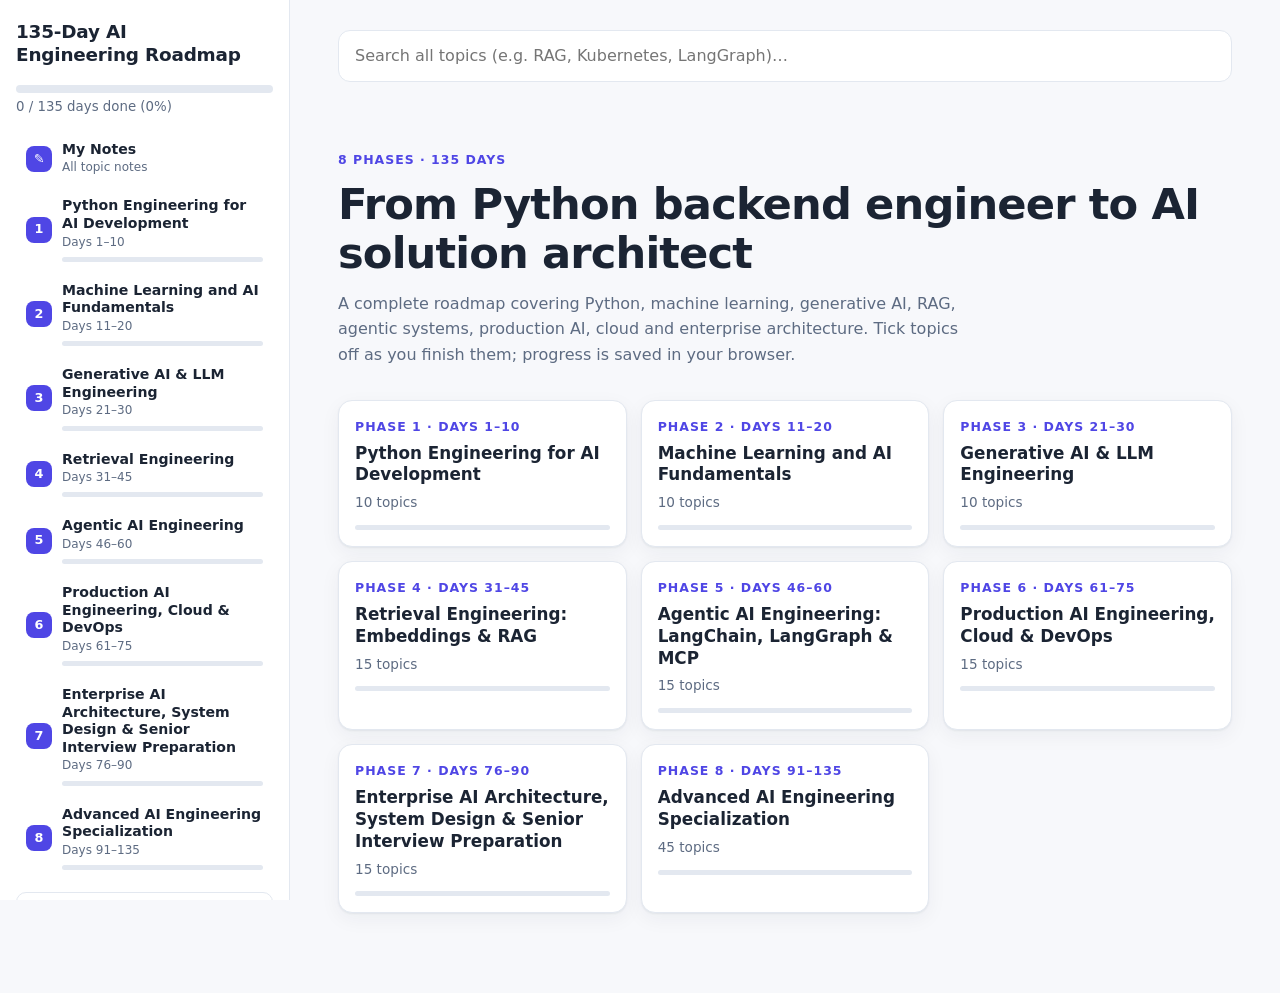
==== commit 89589083: "done" ====
--- a/index.html
+++ b/index.html
@@ -3,6 +3,7 @@
 <head>
 <meta charset="utf-8">
 <meta name="viewport" content="width=device-width,initial-scale=1">
+<link rel="icon" href="favicon.svg" type="image/svg+xml">
 <title>135-Day AI Engineering Roadmap</title>
 <meta name="description" content="A 135-day, 8-phase AI engineering curriculum: Python, ML, LLMs, RAG, agents, production AI and enterprise architecture.">
 <link rel="stylesheet" href="style.css">
@@ -12,11 +13,12 @@
 <aside id="sidebar">
   <a class="brand" href="#home">135-Day AI<br>Engineering Roadmap</a>
   <div class="overall"><div class="bar big"><i data-bar="all"></i></div><small id="overallText">0% complete</small></div>
-  <nav><a href="#p1" data-nav="p1"><span class="n">1</span><span class="l"><b>Python Engineering for AI Development</b><small>Days 1–10</small><i class="bar"><i data-bar="p1"></i></i></span></a><a href="#p2" data-nav="p2"><span class="n">2</span><span class="l"><b>Machine Learning and AI Fundamentals</b><small>Days 11–20</small><i class="bar"><i data-bar="p2"></i></i></span></a><a href="#p3" data-nav="p3"><span class="n">3</span><span class="l"><b>Generative AI &amp; LLM Engineering</b><small>Days 21–30</small><i class="bar"><i data-bar="p3"></i></i></span></a><a href="#p4" data-nav="p4"><span class="n">4</span><span class="l"><b>Retrieval Engineering</b><small>Days 31–45</small><i class="bar"><i data-bar="p4"></i></i></span></a><a href="#p5" data-nav="p5"><span class="n">5</span><span class="l"><b>Agentic AI Engineering</b><small>Days 46–60</small><i class="bar"><i data-bar="p5"></i></i></span></a><a href="#p6" data-nav="p6"><span class="n">6</span><span class="l"><b>Production AI Engineering, Cloud &amp; DevOps</b><small>Days 61–75</small><i class="bar"><i data-bar="p6"></i></i></span></a><a href="#p7" data-nav="p7"><span class="n">7</span><span class="l"><b>Enterprise AI Architecture, System Design &amp; Senior Interview Preparation</b><small>Days 76–90</small><i class="bar"><i data-bar="p7"></i></i></span></a><a href="#p8" data-nav="p8"><span class="n">8</span><span class="l"><b>Advanced AI Engineering Specialization</b><small>Days 91–135</small><i class="bar"><i data-bar="p8"></i></i></span></a></nav>
+  <nav><a href="#notes" data-nav="notes"><span class="n">✎</span><span class="l"><b>My Notes</b><small>All topic notes</small></span></a><a href="#p1" data-nav="p1"><span class="n">1</span><span class="l"><b>Python Engineering for AI Development</b><small>Days 1–10</small><i class="bar"><i data-bar="p1"></i></i></span></a><a href="#p2" data-nav="p2"><span class="n">2</span><span class="l"><b>Machine Learning and AI Fundamentals</b><small>Days 11–20</small><i class="bar"><i data-bar="p2"></i></i></span></a><a href="#p3" data-nav="p3"><span class="n">3</span><span class="l"><b>Generative AI &amp; LLM Engineering</b><small>Days 21–30</small><i class="bar"><i data-bar="p3"></i></i></span></a><a href="#p4" data-nav="p4"><span class="n">4</span><span class="l"><b>Retrieval Engineering</b><small>Days 31–45</small><i class="bar"><i data-bar="p4"></i></i></span></a><a href="#p5" data-nav="p5"><span class="n">5</span><span class="l"><b>Agentic AI Engineering</b><small>Days 46–60</small><i class="bar"><i data-bar="p5"></i></i></span></a><a href="#p6" data-nav="p6"><span class="n">6</span><span class="l"><b>Production AI Engineering, Cloud &amp; DevOps</b><small>Days 61–75</small><i class="bar"><i data-bar="p6"></i></i></span></a><a href="#p7" data-nav="p7"><span class="n">7</span><span class="l"><b>Enterprise AI Architecture, System Design &amp; Senior Interview Preparation</b><small>Days 76–90</small><i class="bar"><i data-bar="p7"></i></i></span></a><a href="#p8" data-nav="p8"><span class="n">8</span><span class="l"><b>Advanced AI Engineering Specialization</b><small>Days 91–135</small><i class="bar"><i data-bar="p8"></i></i></span></a></nav>
   <button id="themeBtn" class="theme">Toggle theme</button>
 </aside>
 <main>
   <div class="searchbar"><input id="search" type="search" placeholder="Search all topics (e.g. RAG, Kubernetes, LangGraph)…" aria-label="Search"><span id="searchInfo"></span></div>
+  <section id="notes" class="notes-page" hidden><header class="phase-head"><span class="eyebrow">Your study notes</span><h2>My Notes</h2><p class="sub">Notes are saved in this browser. Follow a topic link to open that lesson.</p></header><div id="notesList"></div></section>
   <section id="home" class="home">
     <div class="hero">
       <span class="eyebrow">8 phases · 135 days</span>
--- a/style.css
+++ b/style.css
@@ -70,6 +70,15 @@
 details[open]>summary::before{transform:rotate(90deg)}
 details.topic>summary .t{flex:1}
 details.topic .body{padding:0 18px 16px;border-top:1px solid var(--line)}
+.topic-notes{border-top:1px dashed var(--line);margin-top:16px;padding-top:12px}
+.topic-notes label{display:block;font-size:.88rem;font-weight:650;margin-bottom:6px}
+.topic-notes textarea{display:block;width:100%;min-height:90px;resize:vertical;padding:10px 12px;border:1px solid var(--line);border-radius:9px;background:var(--bg);color:var(--text);font:inherit}
+.topic-notes textarea:focus{outline:2px solid var(--accent)}
+.notes-page{max-width:760px}
+.note-card{background:var(--panel);border:1px solid var(--line);border-radius:12px;padding:14px 16px;margin:10px 0;box-shadow:var(--shadow)}
+.note-card p{white-space:pre-wrap;margin:8px 0 0;color:var(--muted)}
+.note-topic-link{color:var(--accent);font-weight:650;text-decoration:underline;text-underline-offset:3px}
+.empty-notes{padding:18px;background:var(--panel);border:1px dashed var(--line);border-radius:12px;color:var(--muted)}
 details.done-topic>summary .t{opacity:.6;text-decoration:line-through}
 label.done{font-size:.8rem;font-weight:500;color:var(--muted);display:flex;gap:6px;align-items:center;cursor:pointer;white-space:nowrap}
 input[type=checkbox]{accent-color:var(--ok);width:16px;height:16px}
